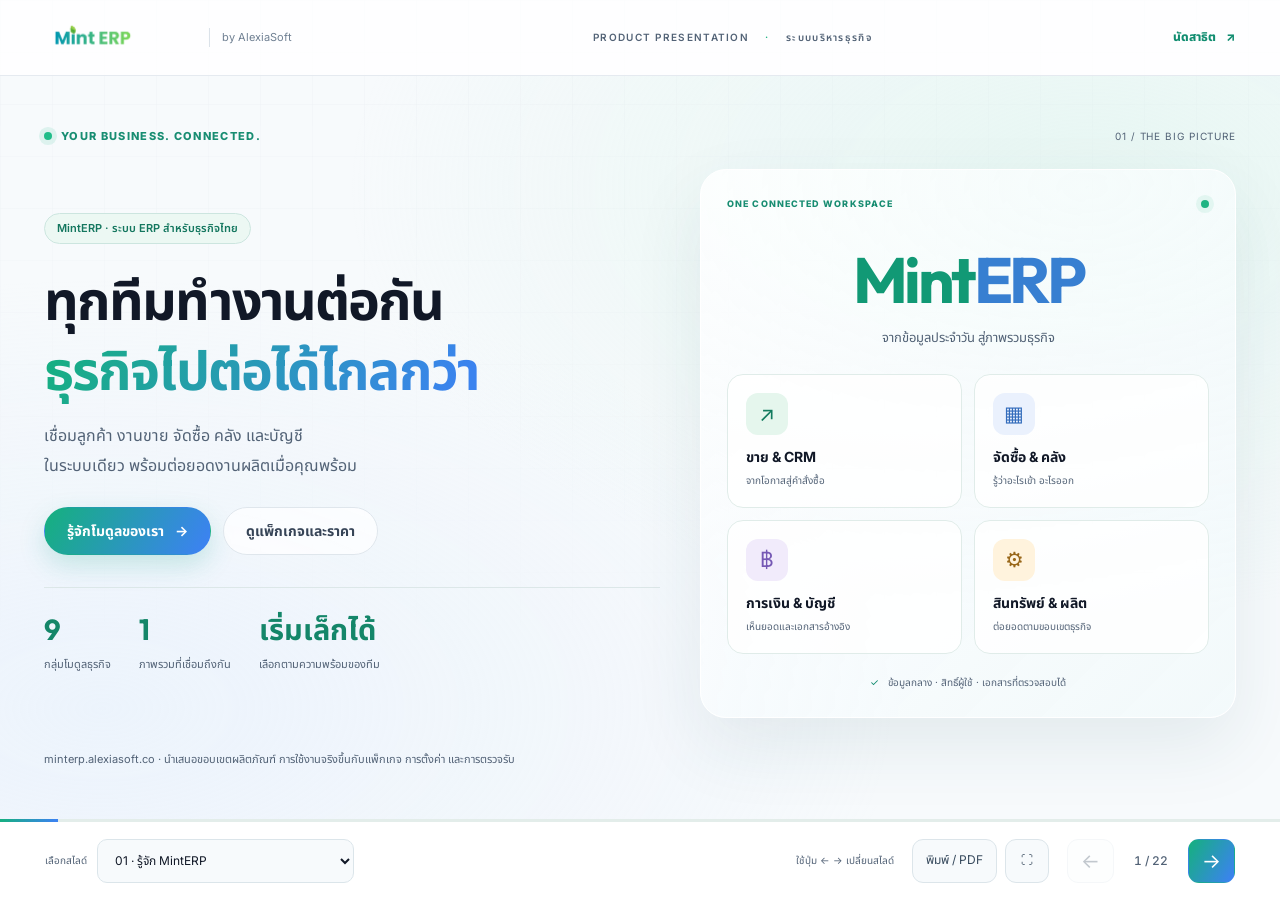
==== presentation/index.html @ fda3fca7 "init" ====
<!doctype html>
<html lang="th-TH">
<head>
  <meta charset="utf-8">
  <meta name="viewport" content="width=device-width, initial-scale=1">
  <meta name="theme-color" content="#f7fafc">
  <title>MintERP Presentation | เชื่อมทุกงานของธุรกิจ</title>
  <meta name="description" content="รู้จัก MintERP ระบบ ERP สำหรับธุรกิจไทย ดู 9 โมดูล ฟีเจอร์ Workflow การเชื่อมต่อ ราคา Subscription และ License พร้อมแนวทาง Customize และเริ่มใช้งาน">
  <link rel="canonical" href="https://minterp.alexiasoft.co/presentation/">
  <meta property="og:type" content="website">
  <meta property="og:locale" content="th_TH">
  <meta property="og:site_name" content="MintERP by AlexiaSoft">
  <meta property="og:title" content="MintERP — เชื่อมทุกงานของธุรกิจ">
  <meta property="og:description" content="Product presentation · โมดูล ฟีเจอร์ Workflow ราคา และการปรับแต่งระบบ">
  <meta property="og:url" content="https://minterp.alexiasoft.co/presentation/">
  <link rel="icon" type="image/svg+xml" href="/assets/images/favicon.svg">
  <link rel="preconnect" href="https://fonts.googleapis.com">
  <link rel="preconnect" href="https://fonts.gstatic.com" crossorigin>
  <link href="https://fonts.googleapis.com/css2?family=Inter:wght@400;500;600;700;800&family=Noto+Sans+Thai:wght@400;500;600;700;800&family=Outfit:wght@500;600;700;800&display=swap" rel="stylesheet">
  <link rel="stylesheet" href="/assets/css/styles.css">
  <link rel="stylesheet" href="/assets/css/presentation.css">
  <script src="/assets/js/presentation.js" defer></script>
</head>
<body class="presentation">
  <a class="skip-link" href="#deck">ข้ามไปเนื้อหาสไลด์</a>
  <header class="deck-header">
    <a class="brand" href="/" aria-label="กลับหน้าแรก MintERP"><img src="/assets/images/mint-erp-logo.png" alt="MintERP" width="152" height="40"><span class="brand-by">by AlexiaSoft</span></a>
    <span class="deck-edition">PRODUCT PRESENTATION <span>·</span> ระบบบริหารธุรกิจ</span>
    <a class="text-link" href="/#contact">นัดสาธิต <span aria-hidden="true">↗</span></a>
  </header>

  <main class="deck" id="deck" aria-label="สไลด์แนะนำผลิตภัณฑ์ MintERP" tabindex="-1">
    <section class="slide cover" id="intro" data-title="รู้จัก MintERP" aria-labelledby="intro-title">
      <div class="slide-top"><span class="eyebrow"><span class="eyebrow-dot"></span> YOUR BUSINESS. CONNECTED.</span><span class="chapter">01 / THE BIG PICTURE</span></div>
      <div class="split cover-split">
        <div>
          <span class="pill">MintERP · ระบบ ERP สำหรับธุรกิจไทย</span>
          <h1 id="intro-title">ทุกทีมทำงานต่อกัน<br><span class="gradient-text">ธุรกิจไปต่อได้ไกลกว่า</span></h1>
          <p class="lead">เชื่อมลูกค้า งานขาย จัดซื้อ คลัง และบัญชี<br>ในระบบเดียว พร้อมต่อยอดงานผลิตเมื่อคุณพร้อม</p>
          <div class="hero-actions"><a class="button button-primary" href="#modules">รู้จักโมดูลของเรา <span aria-hidden="true">→</span></a><a class="button button-quiet" href="#subscription">ดูแพ็กเกจและราคา</a></div>
          <div class="cover-stats"><div><strong>9</strong><span>กลุ่มโมดูลธุรกิจ</span></div><div><strong>1</strong><span>ภาพรวมที่เชื่อมถึงกัน</span></div><div><strong>เริ่มเล็กได้</strong><span>เลือกตามความพร้อมของทีม</span></div></div>
        </div>
        <div class="cover-art" aria-label="แนวคิดการเชื่อมงานขาย คลัง การเงิน และบัญชี">
          <div class="art-heading"><span class="eyebrow">ONE CONNECTED WORKSPACE</span><span class="live-dot" aria-hidden="true"></span></div>
          <div class="art-brand">Mint<span>ERP</span><small>จากข้อมูลประจำวัน สู่ภาพรวมธุรกิจ</small></div>
          <div class="art-grid"><div><span class="module-icon">↗</span><b>ขาย &amp; CRM</b><small>จากโอกาสสู่คำสั่งซื้อ</small></div><div><span class="module-icon blue">▦</span><b>จัดซื้อ &amp; คลัง</b><small>รู้ว่าอะไรเข้า อะไรออก</small></div><div><span class="module-icon purple">฿</span><b>การเงิน &amp; บัญชี</b><small>เห็นยอดและเอกสารอ้างอิง</small></div><div><span class="module-icon amber">⚙</span><b>สินทรัพย์ &amp; ผลิต</b><small>ต่อยอดตามขอบเขตธุรกิจ</small></div></div>
          <div class="art-footer"><span aria-hidden="true">✓</span> ข้อมูลกลาง · สิทธิ์ผู้ใช้ · เอกสารที่ตรวจสอบได้</div>
        </div>
      </div>
      <p class="slide-note">minterp.alexiasoft.co · นำเสนอขอบเขตผลิตภัณฑ์ การใช้งานจริงขึ้นกับแพ็กเกจ การตั้งค่า และการตรวจรับ</p>
    </section>

    <section class="slide" id="why" data-title="ทำไมธุรกิจต้องมี ERP" aria-labelledby="why-title">
      <div class="slide-top"><span class="eyebrow">FROM SILOS TO FLOW</span><span class="chapter">01 / THE BIG PICTURE</span></div>
      <h2 id="why-title">เมื่อธุรกิจโตขึ้น<br><span class="gradient-text">ข้อมูลไม่ควรแยกกันโต</span></h2>
      <p class="lead">MintERP ช่วยให้ทีมส่งต่องานจากเอกสารที่เกี่ยวข้อง แทนการเริ่มกรอกใหม่ในทุกแผนก</p>
      <div class="cards three">
        <article class="panel"><span class="panel-index">01 · SALES</span><h3>ขายแล้ว… ของพร้อมไหม?</h3><p>ฝ่ายขายต้องถามคลังซ้ำ และติดตามสถานะจากหลายช่องทาง</p><div class="answer">เชื่อมคำสั่งขายกับข้อมูลสินค้า<br>และตรวจความพร้อมก่อนลงรายการ</div></article>
        <article class="panel"><span class="panel-index">02 · OPERATIONS</span><h3>ซื้อแล้ว… รับครบหรือยัง?</h3><p>ใบขอซื้อ ใบสั่งซื้อ และการรับของแยกกัน ทำให้ตามงานต่อยาก</p><div class="answer">อ้างอิง PR → PO → รับสินค้า<br>แล้วส่งต่อใบซื้อเชื่อและเจ้าหนี้</div></article>
        <article class="panel"><span class="panel-index">03 · MANAGEMENT</span><h3>ยอดนี้… มาจากเอกสารไหน?</h3><p>ผู้บริหารเห็นตัวเลข แต่ทีมต้องไล่หาที่มาจากหลายไฟล์</p><div class="answer">ดู Dashboard และรายงาน<br>พร้อมตรวจเอกสารต้นทางตามสิทธิ์</div></article>
      </div>
      <div class="takeaway"><b>เหมาะกับ</b> ธุรกิจซื้อมา–ขายไป ค้าส่ง ค้าปลีก และธุรกิจที่มีการผลิตตามขอบเขตที่ตกลง <span>ไม่จำเป็นต้องเปลี่ยนทุกอย่างในวันเดียว</span></div>
    </section>

    <section class="slide" id="modules" data-title="แผนที่ 9 โมดูล" aria-labelledby="modules-title">
      <div class="slide-top"><span class="eyebrow">THE MINT ERP ECOSYSTEM</span><span class="chapter">01 / THE BIG PICTURE</span></div>
      <h2 id="modules-title">9 โมดูลธุรกิจ <span class="gradient-text">ทำงานบนข้อมูลที่เชื่อมกัน</span></h2>
      <p class="lead">คลิกเลือกโมดูลเพื่อดูฟีเจอร์ หรือเล่าตามลำดับตั้งแต่หน้าบ้านถึงหลังบ้าน</p>
      <nav class="module-map" aria-label="เลือกดูรายละเอียดโมดูล">
        <a href="#dashboard"><span class="module-icon">◫</span><div><b>Dashboard</b><small>ภาพรวมผู้บริหาร</small></div><span class="map-tag">CORE</span></a>
        <a href="#crm"><span class="module-icon">♡</span><div><b>CRM</b><small>ลูกค้า โอกาสขาย และทีม</small></div><span class="map-tag">BUSINESS</span></a>
        <a href="#sales"><span class="module-icon">↗</span><div><b>Sales &amp; POS</b><small>เสนอราคา สั่งขาย ขายหน้าร้าน</small></div><span class="map-tag">CORE</span></a>
        <a href="#purchasing"><span class="module-icon blue">⇄</span><div><b>Purchasing</b><small>ขอซื้อ สั่งซื้อ รับสินค้า</small></div><span class="map-tag">CORE</span></a>
        <a href="#wms"><span class="module-icon blue">▦</span><div><b>WMS</b><small>สินค้า คลัง และต้นทุน</small></div><span class="map-tag">CORE</span></a>
        <a href="#finance"><span class="module-icon purple">฿</span><div><b>Finance</b><small>รับ–จ่าย ลูกหนี้ เจ้าหนี้</small></div><span class="map-tag">CORE</span></a>
        <a href="#accounting"><span class="module-icon purple">≡</span><div><b>Accounting</b><small>บัญชี ภาษี และรายงาน</small></div><span class="map-tag">CORE</span></a>
        <a href="#asset"><span class="module-icon amber">⌂</span><div><b>Asset</b><small>ทะเบียน ค่าเสื่อม และงานซ่อม</small></div><span class="map-tag">BUSINESS</span></a>
        <a href="#production"><span class="module-icon amber">⚙</span><div><b>Production</b><small>BOM วางแผน และงานผลิต</small></div><span class="map-tag">ADD-ON</span></a>
      </nav>
      <div class="foundation"><b>ฐานร่วมของระบบ</b><span>บริษัท / สาขา / คลัง</span><span>ผู้ใช้และสิทธิ์</span><span>เลขที่เอกสาร</span><span>Workflow &amp; Audit</span></div>
      <p class="slide-note">Core เป็นฐานของ Business · Production ซื้อเพิ่มได้ · รายละเอียดฟีเจอร์และสิทธิ์ยืนยันตามขอบเขตโครงการ</p>
    </section>

    <section class="slide" id="dashboard" data-title="Dashboard · ภาพรวมธุรกิจ" aria-labelledby="dashboard-title">
      <div class="slide-top"><span class="eyebrow">01 · EXECUTIVE DASHBOARD</span><span class="pill">Core / Business</span></div>
      <div class="split">
        <div><h2 id="dashboard-title">รู้ว่าวันนี้<br><span class="gradient-text">ต้องโฟกัสเรื่องอะไร</span></h2><p class="lead">มุมมองสำหรับเจ้าของธุรกิจและผู้บริหาร ไม่ต้องเริ่มจากการรวบรวมตัวเลขทีละฝ่าย</p><ul class="feature-list"><li><b>ยอดขายและกำไรขั้นต้น</b><span>ติดตามผลตามช่วงเวลาและสาขา</span></li><li><b>กระแสเงินสด ลูกหนี้ และเจ้าหนี้</b><span>เห็นยอดคงค้างและประเด็นทางการเงิน</span></li><li><b>สินค้าคงเหลือและงานรอดำเนินการ</b><span>ใช้ภาพรวมเป็นจุดเริ่มต้นตรวจรายละเอียด</span></li></ul></div>
        <figure class="product-shot"><div class="shot-bar"><span class="window-dots" aria-hidden="true"><i></i><i></i><i></i></span> MintERP / Dashboard</div><a href="/assets/images/screenshots/dashboard.png" target="_blank" rel="noopener noreferrer" aria-label="เปิดภาพ Dashboard ขนาดเต็มในแท็บใหม่"><img src="/assets/images/screenshots/dashboard.png" alt="หน้าจอ Dashboard ของ MintERP แสดงตัวชี้วัดและกราฟธุรกิจ" width="1440" height="1100"></a><figcaption>หน้าจอจากระบบทดสอบ · ข้อมูลตัวอย่างและชื่อที่แทนที่แล้ว</figcaption></figure>
      </div>
      <div class="connection"><b>เชื่อมกับ</b> Sales / POS + WMS + Finance + Accounting <span aria-hidden="true">→</span> ภาพรวมตามข้อมูลและสิทธิ์ที่มี</div>
    </section>

    <section class="slide" id="crm" data-title="CRM · ดูแลลูกค้าและทีมขาย" aria-labelledby="crm-title">
      <div class="slide-top"><span class="eyebrow">02 · CUSTOMER RELATIONSHIPS</span><span class="pill">Business</span></div>
      <h2 id="crm-title">ไม่ปล่อยให้โอกาสขาย<br><span class="gradient-text">หายไปกับการลืมติดตาม</span></h2>
      <p class="lead">CRM รวมข้อมูลลูกค้า งานของทีม และโอกาสการขายไว้ในจุดเดียว</p>
      <div class="cards three"><article class="panel"><span class="module-icon">♡</span><h3>Customer 360</h3><ul><li>ข้อมูลติดต่อและผู้ติดต่อหลายคน</li><li>กิจกรรมและประวัติเอกสารขาย</li><li>ยอดขาย ลูกหนี้ และวงเงินเครดิต</li><li>ตรวจข้อมูลซ้ำและเจ้าของลูกค้า</li></ul></article><article class="panel"><span class="module-icon blue">◷</span><h3>My Work &amp; Calendar</h3><ul><li>งานวันนี้ งานถัดไป และเกินกำหนด</li><li>กิจกรรม นัดหมาย และ Next action</li><li>ทีมขายและผู้รับผิดชอบ</li><li>แจ้งเตือนในระบบ / Web Push เมื่อเปิดใช้</li></ul></article><article class="panel"><span class="module-icon purple">↗</span><h3>Pipeline &amp; Forecast</h3><ul><li>โอกาสขายและ Kanban ตาม Stage</li><li>สินค้าที่สนใจและความต้องการ</li><li>Weighted Forecast เทียบเป้าหมาย</li><li>Win rate, Sales cycle และดีลเสี่ยง</li></ul></article></div>
      <ol class="flow" aria-label="ขั้นตอน CRM"><li><small>CRM</small><b>ลูกค้า &amp; กิจกรรม</b></li><li><small>CRM</small><b>Opportunity</b></li><li><small>ส่งต่อข้อมูล</small><b>Sales Intake</b></li><li><small>SALES / POS</small><b>เสนอราคา / สั่งขาย</b></li></ol>
      <p class="slide-note">ข้อมูลลูกค้ากลางใช้ต่อใน POS ได้ · POS ตรวจราคาและเงื่อนไขอีกครั้งก่อนบันทึก ไม่ถือราคาแนะนำใน CRM เป็นราคายืนยัน</p>
    </section>

    <section class="slide" id="sales" data-title="Sales & POS · วงจรงานขาย" aria-labelledby="sales-title">
      <div class="slide-top"><span class="eyebrow">03 · SALES &amp; POS</span><span class="pill">Core / Business</span></div>
      <div class="split"><div><h2 id="sales-title">จากเสนอราคา<br><span class="gradient-text">ไปจนถึงรับชำระ</span></h2><p class="lead">รองรับการขายผ่านเอกสารและการขายหน้าร้านในโมดูล Sales / POS ของ MintERP</p><ul class="feature-list"><li><b>เอกสารขายที่อ้างอิงกัน</b><span>รับข้อมูล → ขอราคา → เสนอราคา → ใบสั่งขาย → ขายสด / ขายเชื่อ</span></li><li><b>ราคาและเงื่อนไขการขาย</b><span>ลูกค้า กลุ่มลูกค้า Price List โปรโมชั่น และส่วนลดตามนโยบาย</span></li><li><b>ติดตามหลังการขายและผลงาน</b><span>รับชำระ มัดจำ รับคืน / ลดหนี้ เป้าขาย รายงาน และคอมมิชชั่น</span></li></ul></div><figure class="product-shot"><div class="shot-bar"><span class="window-dots" aria-hidden="true"><i></i><i></i><i></i></span> MintERP / Sales overview</div><a href="/assets/images/screenshots/pos.png" target="_blank" rel="noopener noreferrer" aria-label="เปิดภาพ Sales และ POS ขนาดเต็มในแท็บใหม่"><img src="/assets/images/screenshots/pos.png" alt="ภาพหน้าจอ Sales และ POS แสดงยอดขายและรายการรอดำเนินการ" width="1440" height="1100" loading="lazy"></a><figcaption>หน้าจอจากระบบทดสอบ · ข้อมูลตัวอย่างและชื่อที่แทนที่แล้ว</figcaption></figure></div>
      <div class="connection"><b>เชื่อมกับ</b> CRM ส่งความต้องการ · WMS ตรวจและจ่ายสินค้า · Finance รับเงิน · Accounting ลงบัญชีตาม workflow</div>
    </section>

    <section class="slide" id="purchasing" data-title="Purchasing · จัดซื้อ" aria-labelledby="purchasing-title">
      <div class="slide-top"><span class="eyebrow">04 · PROCUREMENT</span><span class="pill">Core / Business</span></div>
      <h2 id="purchasing-title">ซื้ออย่างมีขั้นตอน<br><span class="gradient-text">ตรวจที่มาได้ก่อนจ่ายเงิน</span></h2>
      <p class="lead">จัดการความต้องการซื้อ เงื่อนไขคู่ค้า และเอกสารรับของที่ใช้ประกอบการตั้งหนี้</p>
      <div class="cards three"><article class="panel"><span class="panel-index">PLAN &amp; ORDER</span><h3>ขอซื้อและสั่งซื้อ</h3><ul><li>ข้อมูล Supplier และเงื่อนไขคู่ค้า</li><li>ใบขอซื้อ PR และขั้นตอนอนุมัติ</li><li>ใบสั่งซื้อ PO อ้างอิงความต้องการ</li><li>ติดตามสถานะและพิมพ์เอกสาร</li></ul></article><article class="panel"><span class="panel-index">RECEIVE &amp; MATCH</span><h3>รับของและตรวจเอกสาร</h3><ul><li>รับสินค้าตาม PO / รับบางส่วน</li><li>สินค้า หน่วยซื้อ และหน่วยสต็อก</li><li>จับคู่ PO + รับสินค้า + ใบซื้อเชื่อ</li><li>ตรวจผลต่างก่อนอนุมัติ / ลงรายการ</li></ul></article><article class="panel"><span class="panel-index">PAY &amp; TRACE</span><h3>ตั้งหนี้และติดตามต่อ</h3><ul><li>ใบซื้อเชื่อสินค้า / ค่าใช้จ่าย</li><li>เจ้าหนี้อ้างอิงเอกสารที่ลงบัญชีแล้ว</li><li>คืนซื้อและเอกสารลดหนี้</li><li>ตรวจสถานะการชำระผ่าน Finance</li></ul></article></div>
      <ol class="flow" aria-label="ขั้นตอนจัดซื้อ"><li><small>ขออนุมัติ</small><b>PR</b></li><li><small>สั่งซื้อ</small><b>PO</b></li><li><small>ตรวจรับจริง</small><b>Goods Receipt</b></li><li><small>ตรวจและตั้งหนี้</small><b>ใบซื้อเชื่อ / AP</b></li><li><small>FINANCE</small><b>จ่ายชำระ</b></li></ol>
      <p class="slide-note">งานบริการ / ค่าใช้จ่ายที่ไม่ใช่สินค้าคงคลังไม่จำเป็นต้องผ่านการรับสินค้า · Stock / GL ลงตามเอกสารและการตั้งค่าที่กำหนด ไม่ลงซ้ำทุกขั้น</p>
    </section>

    <section class="slide" id="wms" data-title="WMS · สินค้าและคลัง" aria-labelledby="wms-title">
      <div class="slide-top"><span class="eyebrow">05 · WAREHOUSE &amp; INVENTORY</span><span class="pill">Core / Business</span></div>
      <div class="split"><div><h2 id="wms-title">รู้ยอด รู้การเคลื่อนไหว<br><span class="gradient-text">รู้ต้นทุนของสินค้า</span></h2><p class="lead">WMS เป็นจุดกลางของสินค้า คลัง และรายการรับ–จ่ายที่โมดูลอื่นใช้อ้างอิง</p><ul class="feature-list"><li><b>ข้อมูลสินค้าและหน่วยนับ</b><span>หมวดสินค้า หน่วยนับ การแปลงหน่วย และนโยบาย Min / Max</span></li><li><b>งานปฏิบัติการคลัง</b><span>เบิก รับคืน โอนออก / รับโอน ตรวจนับ และปรับปรุงสต็อก</span></li><li><b>ยอดและมูลค่าสินค้า</b><span>Stock Balance, Stock Card, AVG / FIFO, Valuation และกระทบยอดบัญชี</span></li></ul></div><figure class="product-shot"><div class="shot-bar"><span class="window-dots" aria-hidden="true"><i></i><i></i><i></i></span> MintERP / WMS</div><a href="/assets/images/screenshots/wms-items.png" target="_blank" rel="noopener noreferrer" aria-label="เปิดภาพ WMS ขนาดเต็มในแท็บใหม่"><img src="/assets/images/screenshots/wms-items.png" alt="รายการสินค้าและตัวกรองในโมดูล WMS" width="1440" height="1100" loading="lazy"></a><figcaption>หน้าจอจากระบบทดสอบ · ข้อมูลตัวอย่างและชื่อที่แทนที่แล้ว</figcaption></figure></div>
      <div class="connection"><b>เชื่อมกับ</b> จัดซื้อ → รับสินค้า · Sales → จ่ายสินค้า · Production ↔ วัตถุดิบ / สินค้าผลิต · Accounting ↔ ต้นทุน</div>
      <p class="slide-note">ตรวจนับใช้บันทึกผลต่าง ไม่ปรับยอดสต็อกอัตโนมัติ ต้องทำเอกสารปรับปรุงแยก · Min / Max แนะนำการซื้อ แต่ผู้ใช้เป็นผู้ยืนยัน</p>
    </section>

    <section class="slide" id="finance" data-title="Finance · บริหารรับ–จ่าย" aria-labelledby="finance-title">
      <div class="slide-top"><span class="eyebrow">06 · FINANCE &amp; CASH FLOW</span><span class="pill">Core / Business</span></div>
      <h2 id="finance-title">ขายได้ ไม่เท่ากับรับเงินแล้ว<br><span class="gradient-text">ติดตามเงินให้ครบวงจร</span></h2><p class="lead">แยกยอดคงค้างออกจากเงินรับ–จ่ายจริง พร้อมเอกสารและรายการบัญชีที่เกี่ยวข้อง</p>
      <div class="cards three"><article class="panel"><span class="module-icon">฿</span><h3>ลูกหนี้และเจ้าหนี้</h3><ul><li>AR / AP Open Items และ Aging</li><li>รับชำระลูกค้า / จ่ายชำระคู่ค้า</li><li>จัดสรรยอดกับเอกสารต้นทาง</li><li>เงินล่วงหน้าและเงินมัดจำ</li></ul></article><article class="panel"><span class="module-icon blue">⇄</span><h3>บริหารเงินประจำวัน</h3><ul><li>บัญชีเงินสดและธนาคาร</li><li>ใบขอจ่ายและใบสำคัญจ่าย</li><li>วงเงินสดย่อย เติมเงิน และเคลียร์</li><li>เงินทดรองพนักงานและโอนเงินภายใน</li></ul></article><article class="panel"><span class="module-icon purple">≡</span><h3>ตรวจสอบและติดตาม</h3><ul><li>อนุมัติและลงรายการตามสิทธิ์</li><li>เอกสารประกอบและประวัติ</li><li>VAT / WHT ตามเงื่อนไขที่ตั้งค่า</li><li>รายงานธุรกรรมและ Finance-to-GL</li></ul></article></div>
      <ol class="flow" aria-label="ขั้นตอนการเงิน"><li><small>SALES / PURCHASING</small><b>ยอดคงค้าง AR / AP</b></li><li><small>FINANCE</small><b>เตรียมรับ / จ่าย</b></li><li><small>ตรวจและลงรายการ</small><b>Settlement</b></li><li><small>ACCOUNTING</small><b>Journal &amp; ยอดคงเหลือ</b></li></ol>
    </section>

    <section class="slide" id="accounting" data-title="Accounting · บัญชีและรายงาน" aria-labelledby="accounting-title">
      <div class="slide-top"><span class="eyebrow">07 · ACCOUNTING &amp; CONTROL</span><span class="pill">Core / Business</span></div>
      <h2 id="accounting-title">ให้รายการประจำวัน<br><span class="gradient-text">มีที่มาถึงบัญชี</span></h2><p class="lead">กำหนดบัญชีและงวดให้ชัด แล้วตรวจความสัมพันธ์ระหว่างเอกสารธุรกิจกับรายการทางบัญชี</p>
      <div class="cards three"><article class="panel"><span class="panel-index">SET THE FOUNDATION</span><h3>ตั้งค่าบัญชี</h3><ul><li>ผังบัญชีและสมุดรายวัน</li><li>Account Mapping ของแต่ละเหตุการณ์</li><li>ปีบัญชีและงวดบัญชี</li><li>รหัสภาษีและนโยบายที่เกี่ยวข้อง</li></ul></article><article class="panel"><span class="panel-index">RECORD &amp; REVIEW</span><h3>บันทึกและตรวจสอบ</h3><ul><li>Journal และบัญชีแยกประเภท GL</li><li>อ้างอิงเอกสารต้นทางจากโมดูลอื่น</li><li>กระทบยอดและตรวจรายการค้าง</li><li>ควบคุมการลงรายการตามงวด / สิทธิ์</li></ul></article><article class="panel"><span class="panel-index">REPORT &amp; CLOSE</span><h3>รายงานและปิดรอบ</h3><ul><li>งบทดลองและรายงานการเงิน</li><li>กำไรขาดทุนและงบแสดงฐานะการเงิน</li><li>รายงานภาษีตามขอบเขตที่เปิดใช้</li><li>ตรวจความพร้อมก่อนปิดงวด</li></ul></article></div>
      <div class="ledger-diagram"><div><b>Sales + Purchasing</b><small>รายได้ / ซื้อ / ลูกหนี้ / เจ้าหนี้</small></div><div><b>WMS + Production + Asset</b><small>ต้นทุน / สินค้าคงเหลือ / สินทรัพย์</small></div><div><b>Finance</b><small>รายการรับ–จ่ายและการจัดสรร</small></div><div class="ledger-hub"><span aria-hidden="true">↓</span><b>Account Mapping → Journal → GL → รายงาน</b><small>ตรวจเอกสาร บัญชี และงวด ก่อนลงรายการตาม workflow</small></div></div>
      <p class="slide-note">ยืนยันรูปแบบภาษีและรายงานกับทีมบัญชีในโครงการ · ไม่ถือว่าการพิมพ์ PDF เป็นบริการ e-Tax / e-Receipt</p>
    </section>

    <section class="slide" id="asset" data-title="Asset · วงจรสินทรัพย์" aria-labelledby="asset-title">
      <div class="slide-top"><span class="eyebrow">08 · ASSET LIFECYCLE</span><span class="pill">Business</span></div>
      <h2 id="asset-title">สินทรัพย์อยู่ที่ไหน ใครดูแล<br><span class="gradient-text">และมีมูลค่าเหลือเท่าไร</span></h2><p class="lead">เชื่อมทะเบียน การเปลี่ยนแปลง และงานบัญชีสินทรัพย์ พร้อมติดตามงานซ่อมแยกอย่างเป็นระบบ</p>
      <div class="cards three"><article class="panel"><span class="module-icon amber">⌂</span><h3>ทะเบียนและตำแหน่ง</h3><ul><li>ทะเบียน หมวด และสถานที่</li><li>ผู้ดูแลและเอกสารประกอบ</li><li>โอนย้ายสาขา / สถานที่</li><li>ตรวจนับและติดตามสถานะ</li></ul></article><article class="panel"><span class="module-icon purple">≡</span><h3>มูลค่าและบัญชี</h3><ul><li>รับรู้และเพิ่มมูลค่าสินทรัพย์</li><li>ค่าเสื่อม Book / Tax ตามงวด</li><li>ด้อยค่า จำหน่าย และตัดออก</li><li>กระทบยอดทะเบียนกับ GL</li></ul></article><article class="panel"><span class="module-icon blue">⚙</span><h3>แจ้งซ่อมและบำรุงรักษา</h3><ul><li>เปิดงานและมอบหมายผู้รับผิดชอบ</li><li>ติดตามซ่อม / รออะไหล่ / ปิดงาน</li><li>แผนบำรุงรักษาตามรอบ</li><li>รายงานค่าใช้จ่ายและเวลาหยุดใช้งาน</li></ul></article></div>
      <ol class="flow" aria-label="วงจรสินทรัพย์"><li><small>เอกสารซื้อ / ยอดยกมา</small><b>รับรู้สินทรัพย์</b></li><li><small>ASSET</small><b>ทะเบียน &amp; ผู้ดูแล</b></li><li><small>ตามอายุการใช้งาน</small><b>ค่าเสื่อม / โอนย้าย</b></li><li><small>ACCOUNTING</small><b>GL &amp; กระทบยอด</b></li></ol>
    </section>

    <section class="slide" id="production" data-title="Production · วางแผนและงานผลิต" aria-labelledby="production-title">
      <div class="slide-top"><span class="eyebrow">09 · PRODUCTION</span><span class="pill addon-pill">โมดูลเสริม · เลือกเปิดใช้</span></div>
      <div class="split"><div><h2 id="production-title">เห็นตั้งแต่แผนผลิต<br><span class="gradient-text">ถึงสินค้าสำเร็จรูป</span></h2><p class="lead">เพิ่มความสามารถสำหรับธุรกิจที่ผลิตสินค้า โดยไม่บังคับธุรกิจซื้อมาขายไปให้ใช้ขั้นตอนผลิต</p><ul class="feature-list"><li><b>BOM และการวางแผน</b><span>โครงสร้างวัตถุดิบ ใบสั่งผลิต Work Order และ Planning Timeline</span></li><li><b>Shop Floor สำหรับหน้างาน</b><span>คิวงาน เบิก / คืนวัตถุดิบ ของเสีย รับสินค้าผลิต และแจ้งปัญหา</span></li><li><b>เชื่อมสินค้าและต้นทุน</b><span>WMS ดูแลการเคลื่อนไหว · ติดตาม WIP และต้นทุนตามรายการผลิต</span></li></ul></div><figure class="product-shot"><div class="shot-bar"><span class="window-dots" aria-hidden="true"><i></i><i></i><i></i></span> MintERP / Production Control Center</div><a href="/assets/images/screenshots/production.png" target="_blank" rel="noopener noreferrer" aria-label="เปิดภาพ Production ขนาดเต็มในแท็บใหม่"><img src="/assets/images/screenshots/production.png" alt="Production Control Center แสดงคิวและสถานะงานผลิต" width="1440" height="1100" loading="lazy"></a><figcaption>หน้าจอจากระบบทดสอบ · ข้อมูลตัวอย่างและชื่อที่แทนที่แล้ว</figcaption></figure></div>
      <div class="connection"><b>เชื่อมกับ</b> WMS ↔ วัตถุดิบ / สินค้าผลิต · Accounting ↔ ต้นทุน · Sales → คำขอผลิต <span class="status-note">ส่วน Sales → Production รอตรวจรับ UAT</span></div>
    </section>

    <section class="slide" id="sales-flow" data-title="Workflow · จากลูกค้าถึงรับเงิน" aria-labelledby="sales-flow-title">
      <div class="slide-top"><span class="eyebrow">WORKFLOW 01 · ORDER TO CASH</span><span class="chapter">03 / CONNECT THE DOTS</span></div>
      <h2 id="sales-flow-title">หนึ่งคำสั่งซื้อ <span class="gradient-text">ส่งต่องานได้หลายทีม</span></h2><p class="lead">ตัวอย่างเส้นทางขายเชื่อ ตั้งแต่รู้จักลูกค้าจนถึงรับเงินและตรวจรายการบัญชี</p>
      <div class="swimlanes" role="group" aria-label="แผนภาพขายเชื่อจาก CRM ผ่าน Sales WMS Finance และ Accounting">
        <div class="lane"><div class="lane-label">CRM<small>สร้างโอกาส</small></div><ol class="flow"><li><b>ลูกค้า / Opportunity</b><small>ผู้รับผิดชอบ + สินค้าที่สนใจ</small></li><li><b>ส่งข้อมูลให้ฝ่ายขาย</b><small>Sales Intake</small></li></ol></div>
        <div class="lane"><div class="lane-label">SALES / POS<small>ยืนยันการขาย</small></div><ol class="flow"><li><b>ใบเสนอราคา</b><small>ราคาและเงื่อนไข</small></li><li><b>ใบสั่งขาย SO</b><small>ยืนยันคำสั่งซื้อ</small></li><li><b>ขายเชื่อ IV</b><small>ตรวจและลงรายการ</small></li></ol></div>
        <div class="lane"><div class="lane-label">WMS<small>สินค้า &amp; ต้นทุน</small></div><ol class="flow"><li><b>ตรวจสต็อกพร้อมขาย</b><small>คลัง + จำนวน + หน่วย</small></li><li><b>จ่ายสินค้า / ต้นทุน</b><small>เมื่อ Post ตามเงื่อนไข</small></li></ol></div>
        <div class="lane"><div class="lane-label">FINANCE → GL<small>เงิน &amp; บัญชี</small></div><ol class="flow"><li><b>ลูกหนี้ AR</b><small>จาก IV ที่ลงบัญชีแล้ว</small></li><li><b>รับชำระ / จัดสรร</b><small>ตามเอกสารคงค้าง</small></li><li><b>Journal / รายงาน</b><small>ตรวจยอดและที่มา</small></li></ol></div>
      </div>
      <div class="takeaway"><b>จุดส่งต่อสำคัญ</b> IV เชื่อมงานคลังและลูกหนี้ · รับเงินภายหลังผ่าน Finance · ขายสดใช้เส้นทางรับชำระที่เกี่ยวข้อง</div>
      <p class="slide-note">Diagram ย่อกระบวนการ ไม่ใช่ทุกขั้นที่สร้าง Stock / GL · การตรวจสต็อกเกิดก่อนยืนยันลงรายการขาย</p>
    </section>

    <section class="slide" id="purchase-flow" data-title="Workflow · จากขอซื้อถึงจ่ายเงิน" aria-labelledby="purchase-flow-title">
      <div class="slide-top"><span class="eyebrow">WORKFLOW 02 · PROCURE TO PAY</span><span class="chapter">03 / CONNECT THE DOTS</span></div>
      <h2 id="purchase-flow-title">รับของถูกต้อง <span class="gradient-text">ตั้งหนี้มีที่มา</span></h2><p class="lead">เชื่อมงานจัดซื้อ คลัง การเงิน และบัญชี โดยตรวจข้อมูลอ้างอิงก่อนลงรายการ</p>
      <ol class="flow large-flow" aria-label="จากขอซื้อถึงจ่ายชำระ"><li><span class="step-num">01</span><small>PURCHASING</small><b>ขอซื้อ PR</b><p>ระบุสินค้า จำนวน<br>และขออนุมัติ</p></li><li><span class="step-num">02</span><small>PURCHASING</small><b>สั่งซื้อ PO</b><p>ยืนยัน Supplier<br>ราคาและหน่วย</p></li><li><span class="step-num">03</span><small>RECEIVING</small><b>รับสินค้า GR</b><p>ตรวจของจริง<br>และยอดรับตาม PO</p></li><li><span class="step-num">04</span><small>PURCHASING</small><b>ใบซื้อเชื่อ</b><p>จับคู่เอกสาร<br>ก่อน Post</p></li><li><span class="step-num">05</span><small>FINANCE</small><b>จ่ายเจ้าหนี้</b><p>ตรวจ AP<br>และจัดสรรยอดจ่าย</p></li></ol>
      <div class="cards two"><article class="panel accent-panel"><span class="panel-index">THREE-WAY MATCH</span><h3>PO + GR + ใบซื้อเชื่อ</h3><p>ตรวจคู่ค้า สินค้า หน่วย จำนวน และราคา / ต้นทุน<br>หากมีผลต่าง ต้องตรวจและอนุมัติตามนโยบาย</p></article><article class="panel"><span class="panel-index">INVENTORY &amp; ACCOUNTING</span><h3>Stock + AP + Journal</h3><p>รายการสินค้าเชื่อม WMS ผ่านขั้น Post ของใบซื้อเชื่อ<br>การรับของไม่สร้าง GL ซ้ำกับใบซื้อเชื่อใน workflow นี้</p></article></div>
      <p class="slide-note">การซื้อบริการ / ค่าใช้จ่ายที่ไม่ผ่านคลังใช้ใบซื้อเชื่อและบัญชีค่าใช้จ่าย โดยไม่ผ่าน GR</p>
    </section>

    <section class="slide" id="production-flow" data-title="Workflow · จากคำขอถึงสินค้าผลิต" aria-labelledby="production-flow-title">
      <div class="slide-top"><span class="eyebrow">WORKFLOW 03 · PLAN TO PRODUCE</span><span class="pill addon-pill">Production add-on</span></div>
      <h2 id="production-flow-title">ฝ่ายขายบอกความต้องการ<br><span class="gradient-text">ฝ่ายผลิตเป็นผู้วางแผน</span></h2><p class="lead">ผลิตเพื่อเก็บสต็อก หรือรับคำขอผลิตจากฝ่ายขาย โดยใช้ BOM และ Work Order เป็นจุดควบคุมงาน</p>
      <div class="production-inputs"><div class="panel"><b>Make to Stock</b><p>ฝ่ายผลิตวางแผนเพื่อเติมสินค้าคงคลัง</p></div><span aria-hidden="true">หรือ</span><div class="panel"><b>Sales Order → คำขอสั่งผลิต</b><p>ฝ่ายขายส่งกำหนดส่งและข้อกำหนดเฉพาะ</p></div></div>
      <div class="merge-label">↓ ฝ่ายวางแผนตรวจ BOM และสร้างใบสั่งผลิต ↓</div>
      <ol class="flow large-flow" aria-label="ขั้นตอนการผลิต"><li><small>PRODUCTION</small><b>BOM + Work Order</b><p>วัตถุดิบ จำนวน<br>และแผนเริ่ม–จบ</p></li><li><small>WMS → PRODUCTION</small><b>เบิกวัตถุดิบ</b><p>ตรวจและลง Stock<br>ก่อนดำเนินงาน</p></li><li><small>SHOP FLOOR</small><b>ผลิต / คืน / ของเสีย</b><p>บันทึกหน้างาน<br>และติดตาม WIP</p></li><li><small>PRODUCTION → WMS</small><b>รับสินค้าผลิต</b><p>สินค้าเข้าสต็อก<br>พร้อมตรวจต้นทุน</p></li></ol>
      <div class="takeaway"><b>ไม่สร้าง WO อัตโนมัติ</b> ฝ่ายขายส่งคำขอ → ฝ่ายวางแผนสร้าง WO · การขายตรวจสต็อกที่พร้อมจริง ไม่ใช้สถานะ “ผลิตเสร็จ” แทนยอดพร้อมขาย</div>
      <p class="scope-warning">ส่วนเชื่อมคำขอ Sales → Production มีโค้ดแล้ว แต่ยังรอผู้ใช้ตรวจรับ UAT ตาม checklist ปัจจุบัน ต้องยืนยัน flow ในเดโมและขอบเขตส่งมอบก่อนเปิดใช้งานจริง</p>
    </section>

    <section class="slide" id="control" data-title="ข้อมูลกลาง สิทธิ์ และการตรวจสอบ" aria-labelledby="control-title">
      <div class="slide-top"><span class="eyebrow">CONNECTED, WITH CONTROL</span><span class="chapter">03 / CONNECT THE DOTS</span></div>
      <h2 id="control-title">เชื่อมข้อมูลกัน<br><span class="gradient-text">ไม่ได้แปลว่าทุกคนเห็นทุกอย่าง</span></h2><p class="lead">Settings และ Platform เป็นฐานร่วม เพื่อให้ทีมทำงานตามหน้าที่และตรวจสอบรายการย้อนหลังได้</p>
      <div class="cards three"><article class="panel"><span class="panel-index">CONTEXT</span><h3>บริษัท สาขา และคลัง</h3><p>กำหนดขอบเขตข้อมูลและคลังที่ผู้ใช้ทำงาน เลือกโมดูลตามความพร้อมของธุรกิจ</p></article><article class="panel"><span class="panel-index">ACCESS</span><h3>ผู้ใช้ บทบาท และสิทธิ์</h3><p>แยกการดู สร้าง อนุมัติ และลงรายการ รวมถึงสิทธิ์หน้างานที่ไม่ต้องเห็นบัญชีหรือต้นทุน</p></article><article class="panel"><span class="panel-index">TRACEABILITY</span><h3>เอกสารและประวัติ</h3><p>เลขเอกสาร สถานะ อ้างอิงต้นทาง และ Audit ช่วยตามที่มาของการเปลี่ยนแปลง</p></article></div>
      <ol class="flow" aria-label="แนวคิดวงจรเอกสาร"><li><small>เตรียมข้อมูล</small><b>ร่าง</b></li><li><small>ตามนโยบาย</small><b>ตรวจ / อนุมัติ</b></li><li><small>ตามสิทธิ์และความพร้อม</small><b>ลง Stock / บัญชี</b></li><li><small>หากต้องแก้ไขภายหลัง</small><b>เอกสารยกเลิก / แก้ไข</b></li></ol>
      <p class="slide-note">สถานะและสายอนุมัติแตกต่างตามประเภทเอกสาร · ไม่แก้ทับรายการที่ลงแล้วโดยไม่มีประวัติ · ยืนยันสิทธิ์และการตั้งค่าก่อน Go-live</p>
    </section>

    <section class="slide" id="subscription" data-title="ราคา · Subscription" aria-labelledby="subscription-title">
      <div class="slide-top"><span class="eyebrow">PRICING 01 · HOSTED STANDARD</span><span class="chapter">04 / YOUR WAY TO START</span></div>
      <h2 id="subscription-title">เริ่มด้วย <span class="gradient-text">Subscription</span></h2><p class="lead">ระบบมาตรฐานบน Cloud ที่ AlexiaSoft ดูแล · ไม่แก้โค้ดเฉพาะราย</p>
      <div class="cards two pricing-cards">
        <article class="panel"><span class="panel-index">CORE · เริ่มจากงานหลัก</span><h3 class="price">฿5,900 <small>/ เดือน</small></h3><p class="annual">หรือ ฿59,000 / ปี · จ่ายเทียบ 10 เดือน</p><ul><li>1 บริษัท · 1 สาขา · คลังสินค้า 2 แห่งรวม</li><li>ผู้ใช้ 5 บัญชี</li><li>Sales / POS, WMS, จัดซื้อ, Finance, Accounting, Dashboard</li></ul><div class="price-setup">ค่าติดตั้งเริ่ม <b>฿19,000</b> แยกต่างหาก</div></article>
        <article class="panel accent-panel"><span class="panel-index">BUSINESS · สำหรับทีมที่ขยาย</span><h3 class="price">฿10,900 <small>/ เดือน</small></h3><p class="annual">หรือ ฿109,000 / ปี · จ่ายเทียบ 10 เดือน</p><ul><li>1 บริษัท · สูงสุด 3 สาขา · คลังสินค้า 6 แห่งรวม</li><li>ผู้ใช้ 15 บัญชี</li><li>ทุกโมดูล Core + CRM + Asset</li></ul><div class="price-setup">ค่าติดตั้งเริ่ม <b>฿39,000</b> แยกต่างหาก</div></article>
      </div>
      <div class="addon-bar"><b>+ Production</b><span>฿3,900 / เดือน หรือ ฿39,000 / ปี</span><small>ค่าติดตั้งเพิ่ม ฿15,000</small></div>
      <p class="pricing-footnote"><b>รวม:</b> Cloud Hosting, สำรองข้อมูล, อัปเดตมาตรฐาน และ Support คำถามการใช้งาน / ตรวจสอบปัญหาระบบในวัน/เวลาทำการ<br>ราคาเริ่มต้น ไม่รวม VAT, ย้ายข้อมูลเก่า, เชื่อมต่อระบบภายนอก และพัฒนาเฉพาะ · ยืนยันขอบเขตและบริการในใบเสนอราคา</p>
    </section>

    <section class="slide" id="license" data-title="ราคา · License + Customize" aria-labelledby="license-title">
      <div class="slide-top"><span class="eyebrow">PRICING 02 · PERPETUAL LICENSE</span><span class="chapter">04 / YOUR WAY TO START</span></div>
      <h2 id="license-title">ต้องการปรับเฉพาะธุรกิจ?<br><span class="gradient-text">License + Customize</span></h2><p class="lead">สิทธิ์ใช้ระบบถาวรตามสัญญา ติดตั้งตามโครงสร้างที่ตกลง และประเมินงานปรับแต่งแยก</p>
      <div class="cards two pricing-cards"><article class="panel"><span class="panel-index">CORE LICENSE</span><h3 class="price">฿320,000 <small>ครั้งเดียว</small></h3><ul><li>1 บริษัท · 1 สาขา · คลังสินค้า 2 แห่งรวม</li><li>ผู้ใช้ 5 บัญชี · โมดูล Core</li></ul><div class="price-setup">ค่าติดตั้งเริ่ม <b>฿60,000</b></div></article><article class="panel accent-panel"><span class="panel-index">BUSINESS LICENSE</span><h3 class="price">฿520,000 <small>ครั้งเดียว</small></h3><ul><li>1 บริษัท · สูงสุด 3 สาขา · คลังสินค้า 6 แห่งรวม</li><li>ผู้ใช้ 15 บัญชี · Core + CRM + Asset</li></ul><div class="price-setup">ค่าติดตั้งเริ่ม <b>฿100,000</b></div></article></div>
      <div class="addon-bar"><b>+ Production License</b><span>฿150,000</span><small>ค่าติดตั้งและตั้งค่าเพิ่ม เริ่ม ฿30,000</small></div>
      <p class="pricing-footnote"><b>บำรุงรักษาและอัปเดตมาตรฐานตั้งแต่ปีที่ 2:</b> 18% ของค่า License / ปี · Support วัน/เวลาทำการตามข้อตกลง<br>ราคาเริ่มต้น ไม่รวม VAT, Hosting / เครื่องแม่ข่าย, สำรองข้อมูล, ดูแลโครงสร้างพื้นฐาน, ย้ายข้อมูล, เชื่อมระบบ และ Customize · สิทธิ์และขอบเขตยึดตามสัญญา</p>
    </section>

    <section class="slide" id="capacity" data-title="เพิ่มผู้ใช้ สาขา คลัง และงบเริ่มต้น" aria-labelledby="capacity-title">
      <div class="slide-top"><span class="eyebrow">ROOM TO GROW</span><span class="chapter">04 / YOUR WAY TO START</span></div>
      <h2 id="capacity-title">ขยายตามการใช้งาน<br><span class="gradient-text">เห็นค่าใช้จ่ายก่อนตัดสินใจ</span></h2><p class="lead">คิดเฉพาะจำนวนที่เกินจากแพ็กเกจ · ผู้ใช้เป็นบัญชีรายบุคคล คลังนับแยกจากสาขา</p>
      <div class="table-wrap"><table><caption>ราคาส่วนเพิ่มจากจำนวนที่รวมในแพ็กเกจ (ไม่รวม VAT)</caption><thead><tr><th scope="col">ส่วนเพิ่ม</th><th scope="col">Subscription / เดือน</th><th scope="col">Subscription / ปี</th><th scope="col">License / สิทธิ์ถาวร</th></tr></thead><tbody><tr><th scope="row">ผู้ใช้ 1 บัญชี</th><td>฿200</td><td>฿2,000</td><td>฿8,000</td></tr><tr><th scope="row">สาขา 1 สาขา</th><td>฿900</td><td>฿9,000</td><td>฿30,000</td></tr><tr><th scope="row">คลัง 1 แห่ง</th><td>฿500</td><td>฿5,000</td><td>฿15,000</td></tr></tbody></table></div>
      <div class="cards two"><article class="panel"><span class="panel-index">ตัวอย่าง · CORE SUBSCRIPTION รายปี</span><h3>เริ่มปีแรก ฿78,000</h3><p>฿59,000 / ปี + ค่าติดตั้งเริ่ม ฿19,000<br>ยังไม่รวม VAT และงานนอกขอบเขต</p></article><article class="panel accent-panel"><span class="panel-index">ตัวอย่าง · BUSINESS + PRODUCTION รายปี</span><h3>เริ่มปีแรก ฿202,000</h3><p>฿109,000 + ฿39,000 / ปี + ติดตั้ง ฿39,000 + ฿15,000<br>ยังไม่รวม VAT และงานนอกขอบเขต</p></article></div>
      <p class="slide-note">ตั้งค่าสาขาเพิ่มเริ่ม ฿5,000 / สาขา ครั้งเดียว · ตัวอย่างไม่รวมส่วนเพิ่มผู้ใช้ / สาขา / คลัง · รายปีคิดเทียบ 10 เดือน · ยืนยันราคาสุดท้ายในใบเสนอราคา</p>
    </section>

    <section class="slide" id="customize" data-title="Custom ได้ไหม · ขอบเขตที่ชัดเจน" aria-labelledby="customize-title">
      <div class="slide-top"><span class="eyebrow">FIT THE SYSTEM TO YOUR BUSINESS</span><span class="chapter">04 / YOUR WAY TO START</span></div>
      <h2 id="customize-title">Custom ได้ไหม? <span class="gradient-text">ได้ ตามขอบเขตที่ตกลง</span></h2><p class="lead">เริ่มจากตรวจว่าระบบมาตรฐานตอบโจทย์แค่ไหน แล้วค่อยพัฒนาเฉพาะส่วนที่จำเป็นจริง</p>
      <div class="cards three"><article class="panel"><span class="panel-index">01 · CONFIGURE</span><h3>ตั้งค่าระบบมาตรฐาน</h3><p>บริษัท สาขา คลัง สิทธิ์ผู้ใช้ เลขเอกสาร บัญชี และโมดูลตามแพ็กเกจ</p><div class="answer">Subscription / License<br>ตามความสามารถที่ระบบรองรับ</div></article><article class="panel accent-panel"><span class="panel-index">02 · CUSTOMIZE</span><h3>ปรับเฉพาะธุรกิจ</h3><p>นำโจทย์เอกสาร รายงาน และขั้นตอนเฉพาะมาให้ทีมประเมินความเป็นไปได้</p><div class="answer">License + Customize<br>คิดค่าออกแบบ / พัฒนาแยก</div></article><article class="panel"><span class="panel-index">03 · INTEGRATE</span><h3>เชื่อมระบบ / ย้ายข้อมูล</h3><p>ตรวจข้อมูลต้นทาง API สิทธิ์การเข้าถึง และวิธีตรวจความถูกต้องก่อนตกลงงาน</p><div class="answer">ประเมินเป็นโครงการ<br>ไม่รวมอยู่ในราคามาตรฐาน</div></article></div>
      <ol class="flow" aria-label="ขั้นตอนงานปรับแต่ง"><li><b>เก็บ Requirement</b><small>ปัญหาและตัวอย่างจริง</small></li><li><b>สรุป Scope &amp; ราคา</b><small>สิ่งที่ทำ / ไม่ทำ / เกณฑ์รับงาน</small></li><li><b>พัฒนา &amp; ทดสอบ</b><small>ตรวจผลกระทบกับ flow เดิม</small></li><li><b>UAT &amp; ส่งมอบ</b><small>ผู้ใช้ตรวจรับก่อน Go-live</small></li></ol>
      <p class="slide-note">Subscription ไม่แก้โค้ดเฉพาะราย · License ไม่ได้หมายถึงพัฒนาเพิ่มฟรีหรือโอนกรรมสิทธิ์ Source Code · ระยะเวลา สิทธิ์ และการดูแลส่วน Custom ระบุในสัญญา</p>
    </section>

    <section class="slide" id="implementation" data-title="แผนเริ่มใช้งานและการส่งมอบ" aria-labelledby="implementation-title">
      <div class="slide-top"><span class="eyebrow">A PRACTICAL START</span><span class="chapter">05 / LET’S GET STARTED</span></div>
      <h2 id="implementation-title">ไม่เริ่มจากเปิดทุกโมดูล<br><span class="gradient-text">เริ่มจากงานที่ทีมต้องใช้จริง</span></h2><p class="lead">ตกลงเป้าหมาย ข้อมูล และผู้รับผิดชอบ ก่อนวางแผนเริ่มใช้ทีละกระบวนการ</p>
      <ol class="flow large-flow" aria-label="แผนนำระบบไปใช้งาน"><li><span class="step-num">01</span><b>คุยโจทย์ &amp; Demo</b><p>ดู workflow ที่เกี่ยวข้อง<br>พร้อมเอกสารตัวอย่าง</p></li><li><span class="step-num">02</span><b>Scope &amp; Setup</b><p>เลือกแพ็กเกจและโมดูล<br>ตั้งค่าสิทธิ์และข้อมูลหลัก</p></li><li><span class="step-num">03</span><b>Training &amp; UAT</b><p>แนะนำทีมและทดสอบ<br>ด้วยกรณีงานที่ตกลง</p></li><li><span class="step-num">04</span><b>Go-live &amp; Support</b><p>เริ่มใช้งานตามแผน<br>ติดตามและแก้ปัญหา</p></li></ol>
      <div class="cards two"><article class="panel"><h3>สิ่งที่ทีมคุณช่วยเตรียม</h3><p>ผู้รับผิดชอบแต่ละฝ่าย · ผัง workflow · ตัวอย่างเอกสาร · ข้อมูลสินค้า / ลูกค้า / คู่ค้า · จำนวนผู้ใช้ สาขา และคลัง</p></article><article class="panel accent-panel"><h3>สิ่งที่ตกลงร่วมกันก่อนเริ่ม</h3><p>โมดูลและฟีเจอร์ · ขอบเขตย้ายข้อมูล · การตั้งค่าบัญชี · เกณฑ์ตรวจรับ · แผนอบรม / Go-live · ช่องทางและขอบเขต Support</p></article></div>
      <p class="slide-note">ระยะเวลาดำเนินงานประเมินตามขอบเขตและความพร้อมข้อมูล ไม่รับประกันจำนวนวันโดยยังไม่ตรวจโจทย์ · Support มาตรฐานในวัน/เวลาทำการ</p>
    </section>

    <section class="slide closing" id="contact" data-title="นัดสาธิต MintERP" aria-labelledby="contact-title">
      <div class="slide-top"><span class="eyebrow">READY WHEN YOU ARE</span><span class="chapter">05 / LET’S GET STARTED</span></div>
      <div class="split"><div><span class="pill">MintERP by AlexiaSoft</span><h2 id="contact-title">เห็นภาพแล้ว<br>มาดูงานของคุณ<br><span class="gradient-text">ใน MintERP กัน</span></h2><p class="lead">เล่าขั้นตอนที่อยากปรับปรุง แล้วให้เราสาธิต<br>การทำงานที่เกี่ยวข้องกับธุรกิจของคุณ</p><div class="hero-actions"><a class="button button-primary" href="mailto:sale@alexiasoft.co?subject=นัดสาธิต%20MintERP%20จาก%20Presentation">นัดสาธิตผ่านอีเมล <span aria-hidden="true">↗</span></a><a class="button button-quiet" href="tel:+66616975959">061-697-5959</a></div><p class="contact-detail"><a href="mailto:sale@alexiasoft.co">sale@alexiasoft.co</a><br><a href="https://minterp.alexiasoft.co/">minterp.alexiasoft.co</a></p></div><div class="panel closing-panel"><span class="eyebrow">YOUR NEXT CHAPTER</span><h3>คุยให้ชัด 3 เรื่อง<br>ก่อนเลือก ERP</h3><ol><li><b>ธุรกิจคุณทำอะไร?</b><span>ขายสินค้า บริการ หรือมีการผลิต</span></li><li><b>งานไหนอยากให้ดีขึ้น?</b><span>ฝ่ายขาย คลัง จัดซื้อ บัญชี หรือทั้ง flow</span></li><li><b>ทีมพร้อมเริ่มแค่ไหน?</b><span>ผู้ใช้ สาขา ข้อมูล และงบประมาณ</span></li></ol><a class="text-link" href="/#pricing">ดูรายละเอียดแพ็กเกจบนเว็บไซต์ <span aria-hidden="true">→</span></a></div></div>
      <p class="slide-note">เอกสารแนะนำผลิตภัณฑ์ ไม่ใช่ใบเสนอราคา · ฟีเจอร์ ราคา การปรับแต่ง และบริการยืนยันตามขอบเขตและสัญญา</p>
    </section>
  </main>

  <footer class="deck-controls" aria-label="ควบคุมการนำเสนอ" hidden>
    <progress id="deck-progress" value="1" max="22" aria-label="ความคืบหน้าการนำเสนอ"></progress>
    <div class="slide-picker"><label for="slide-select">เลือกสไลด์</label><select id="slide-select"></select></div>
    <span class="keyboard-hint">ใช้ปุ่ม ← → เปลี่ยนสไลด์</span>
    <div class="deck-tools"><button type="button" id="print-deck" title="พิมพ์ทุกสไลด์หรือบันทึกเป็น PDF">พิมพ์ / PDF</button><button type="button" id="fullscreen-deck" aria-label="เปิดเต็มหน้าจอ" title="เปิดเต็มหน้าจอ" hidden>⛶</button></div>
    <nav class="slide-navigation" aria-label="เปลี่ยนสไลด์"><button type="button" id="prev-slide" aria-label="สไลด์ก่อนหน้า">←</button><output id="slide-count" aria-live="polite" aria-atomic="true">1 / 22</output><button type="button" id="next-slide" aria-label="สไลด์ถัดไป">→</button></nav>
  </footer>
  <p id="deck-status" class="sr-only" role="status"></p>
  <noscript><p class="no-script">เลื่อนอ่านได้ทุกสไลด์ · เปิด JavaScript เพื่อใช้โหมดนำเสนอและปุ่มเปลี่ยนสไลด์</p></noscript>
</body>
</html>
---- assets/css/styles.css ----
:root {
  color-scheme: light;
  --ink: #111827;
  --muted: #637083;
  --line: #e5eaf0;
  --surface: #ffffff;
  --surface-soft: #f6f8fb;
  --glass: rgba(255,255,255,.66);
  --mint: #20b483;
  --mint-dark: #09896b;
  --blue: #4385ed;
  --gradient: linear-gradient(120deg, #17ae83 5%, #3b83ef 94%);
  --shadow: 0 22px 65px rgba(20, 38, 62, .10);
  --content: 1160px;
}

* { box-sizing: border-box; }
html { scroll-behavior: smooth; scroll-padding-top: 92px; }
body {
  margin: 0;
  color: var(--ink);
  background: linear-gradient(180deg, #f7fafc 0%, #fff 42%, #f9fbfd 100%);
  font-family: Inter, "Noto Sans Thai", sans-serif;
  font-size: 15px;
  line-height: 1.7;
  overflow-x: hidden;
}
body::before {
  position: fixed;
  z-index: -1;
  inset: 0;
  content: "";
  pointer-events: none;
  opacity: .28;
  background-image: linear-gradient(rgba(100,116,139,.10) 1px, transparent 1px), linear-gradient(90deg, rgba(100,116,139,.10) 1px, transparent 1px);
  background-size: 52px 52px;
  mask-image: linear-gradient(to bottom, #000 0%, transparent 80%);
}
a { color: inherit; text-decoration: none; }
button { font: inherit; }
img, svg { display: block; max-width: 100%; }
.section-shell { width: min(var(--content), calc(100% - 48px)); margin-inline: auto; }
.section { padding-block: 112px; }

.site-header {
  position: sticky;
  z-index: 20;
  top: 0;
  border-bottom: 1px solid rgba(226,232,240,.78);
  background: rgba(255,255,255,.72);
  backdrop-filter: blur(20px) saturate(145%);
}
.nav-wrap { width: min(1280px, calc(100% - 48px)); min-height: 78px; margin: auto; display: flex; align-items: center; justify-content: space-between; gap: 28px; }
.brand { display: inline-flex; align-items: center; gap: 12px; flex-shrink: 0; }
.brand img { width: 152px; height: 40px; object-fit: contain; object-position: left center; }
.brand-by { padding-left: 12px; border-left: 1px solid #dbe2e9; color: #708093; font-size: 11px; white-space: nowrap; }
.main-nav { display: flex; align-items: center; gap: 29px; color: #4c596a; font-size: 13px; font-weight: 600; }
.main-nav > a:not(.button):hover, .footer-links a:hover { color: var(--mint-dark); }
.menu-toggle { display: none; }

.button { min-height: 48px; display: inline-flex; align-items: center; justify-content: center; gap: 11px; padding: 0 22px; border: 1px solid transparent; border-radius: 999px; font-size: 14px; font-weight: 700; transition: transform .18s ease, box-shadow .18s ease, background .18s ease; }
.button:hover { transform: translateY(-2px); }
.button-primary { color: #fff; background: var(--gradient); box-shadow: 0 10px 26px rgba(31,165,142,.22); }
.button-primary:hover { box-shadow: 0 14px 32px rgba(31,137,181,.28); }
.button-quiet { color: #364457; border-color: #dfe6ec; background: rgba(255,255,255,.72); }
.button-small { min-height: 41px; padding: 0 17px; font-size: 12px; }

.hero { position: relative; isolation: isolate; min-height: 635px; display: grid; grid-template-columns: .92fr 1.08fr; align-items: center; gap: 40px; padding-block: 84px 90px; }
.hero::before { position: absolute; z-index: -1; top: 2%; right: -11%; width: 78%; height: 96%; border-radius: 50%; background: radial-gradient(ellipse at 32% 42%, rgba(61,202,160,.15), transparent 48%), radial-gradient(ellipse at 72% 55%, rgba(86,151,238,.13), transparent 54%); filter: blur(24px); content: ""; pointer-events: none; }
.hero-copy { position: relative; z-index: 2; }
.eyebrow { display: inline-flex; align-items: center; gap: 9px; color: #188d72; font-size: 11px; font-weight: 800; letter-spacing: .12em; text-transform: uppercase; }
.eyebrow-dot { width: 8px; height: 8px; border-radius: 50%; background: #21bd89; box-shadow: 0 0 0 5px rgba(33,189,137,.12); }
h1, h2, h3, p { margin-top: 0; }
.hero h1 { margin: 24px 0 19px; font-family: Outfit, "Noto Sans Thai", sans-serif; font-size: clamp(38px, 4.8vw, 60px); font-weight: 700; letter-spacing: -.045em; line-height: 1.28; }
.gradient-text { color: #18a77d; background: var(--gradient); background-clip: text; -webkit-text-fill-color: transparent; }
.hero-lead { max-width: 555px; margin-bottom: 28px; color: #657284; font-size: 16px; line-height: 1.95; }
.hero-actions { display: flex; flex-wrap: wrap; gap: 12px; }
.hero-note { margin: 22px 0 0; color: #8792a0; font-size: 11px; }
.hero-note span { color: #18a77d; }
.hero-visual { position: relative; min-width: 0; padding: 20px 0 18px 18px; }
.visual-glow { position: absolute; width: 77%; height: 70%; top: 13%; left: 15%; border-radius: 50%; background: radial-gradient(ellipse, rgba(38,194,146,.17), rgba(67,133,237,.10) 52%, transparent 73%); filter: blur(24px); }
.dashboard-window { position: relative; z-index: 1; overflow: hidden; border: 1px solid rgba(210,221,233,.9); border-radius: 20px; background: rgba(255,255,255,.68); backdrop-filter: blur(18px) saturate(145%); box-shadow: 0 28px 80px rgba(37,57,81,.15); transform: perspective(1200px) rotateY(-4deg) rotateX(1deg); }
.window-top { height: 44px; display: flex; align-items: center; gap: 13px; padding: 0 15px; border-bottom: 1px solid #edf0f4; color: #7c8795; font-size: 9px; }
.window-dots { display: flex; gap: 4px; }
.window-dots i { width: 6px; height: 6px; border-radius: 50%; background: #d8dee6; }
.window-dots i:first-child { background: #f18d82; }.window-dots i:nth-child(2) { background: #efc76d; }.window-dots i:nth-child(3) { background: #73c99d; }
.window-period { margin-left: auto; padding: 3px 8px; border-radius: 30px; background: #f2f6f8; }
.dashboard-content { padding: 19px 21px 11px; }
.dashboard-heading { display: flex; align-items: center; justify-content: space-between; margin-bottom: 16px; }
.mini-label { color: #95a1ae; font-size: 7px; font-weight: 700; letter-spacing: .12em; }
.dashboard-heading h2 { margin: 3px 0 0; font-size: 13px; line-height: 1.5; }
.avatar { width: 29px; height: 29px; display: grid; place-items: center; border: 1px solid #d5eee5; border-radius: 50%; color: #078964; background: #e9f8f1; font-size: 11px; font-weight: 800; }
.metric-grid { display: grid; grid-template-columns: 1fr 1fr; gap: 10px; }
.metric-card { position: relative; min-height: 101px; overflow: hidden; padding: 13px; border: 1px solid #edf0f4; border-radius: 11px; background: rgba(255,255,255,.62); backdrop-filter: blur(9px); }
.metric-card > span { display: block; color: #8a96a4; font-size: 8px; }
.metric-card strong { display: block; margin-top: 4px; font-size: 19px; letter-spacing: -.03em; }
.metric-card strong small { color: #8994a1; font-size: 8px; font-weight: 500; }
.metric-card > small { font-size: 7px; }.metric-up { color: #169a73; }.metric-neutral { color: #7a8796; }
.metric-spark { position: absolute; right: 11px; bottom: 12px; width: 48px; height: 24px; display: flex; align-items: end; gap: 3px; }
.metric-spark i { flex: 1; border-radius: 3px 3px 0 0; background: #b9ebd8; }.spark-green i:nth-child(1){height:30%}.spark-green i:nth-child(2){height:46%}.spark-green i:nth-child(3){height:38%}.spark-green i:nth-child(4){height:66%}.spark-green i:nth-child(5){height:52%}.spark-green i:nth-child(6){height:78%}.spark-green i:nth-child(7){height:100%}
.spark-blue i { background: #cfe0fb; }.spark-blue i:nth-child(1){height:48%}.spark-blue i:nth-child(2){height:32%}.spark-blue i:nth-child(3){height:66%}.spark-blue i:nth-child(4){height:52%}.spark-blue i:nth-child(5){height:82%}.spark-blue i:nth-child(6){height:66%}.spark-blue i:nth-child(7){height:94%}
.dashboard-lower { display: grid; grid-template-columns: 1.3fr 1fr; gap: 10px; margin-top: 10px; }
.chart-card, .work-card { min-width: 0; padding: 11px; border: 1px solid #edf0f4; border-radius: 11px; }
.chart-title { display: flex; justify-content: space-between; align-items: center; color: #344255; font-size: 8px; }.chart-title span { color: #9aa4b0; font-size: 7px; }
.chart-area { height: 83px; display: grid; grid-template-columns: 27px 1fr; align-items: stretch; margin-top: 9px; background: repeating-linear-gradient(to bottom, transparent 0 26px, #f1f4f6 27px); }
.chart-y { display: flex; flex-direction: column; justify-content: space-between; padding-block: 1px; color: #a2acb8; font-size: 6px; }
.chart-area svg { width: 100%; height: 100%; overflow: visible; }
.chart-x { display: flex; justify-content: space-between; margin-left: 27px; color: #a2acb8; font-size: 6px; }
.count-pill { padding: 1px 6px; border-radius: 20px; color: #178f71 !important; background: #e8f8f1; }
.work-row { display: flex; align-items: center; gap: 6px; margin-top: 12px; color: #748091; font-size: 7px; }.work-row b { margin-left: auto; color: #344255; font-size: 8px; }
.work-dot { width: 6px; height: 6px; border-radius: 50%; }.dot-amber{background:#e9b555}.dot-green{background:#31b88b}.dot-blue{background:#6e9fe9}
.demo-disclaimer { margin: 10px 0 0; color: #9aa4b0; font-size: 8px; text-align: right; }
.float-chip { position: absolute; z-index: 2; display: flex; align-items: center; gap: 9px; padding: 10px 13px; border: 1px solid rgba(229,235,241,.95); border-radius: 12px; background: rgba(255,255,255,.68); backdrop-filter: blur(14px) saturate(140%); box-shadow: 0 12px 32px rgba(40,60,80,.10); }.chip-one { top: 4px; left: -8px; }.chip-two { right: -8px; bottom: -2px; }
.chip-icon { width: 28px; height: 28px; display: grid; place-items: center; border-radius: 9px; font-size: 13px; font-weight: 800; }.green-icon { color: #0d9b70; background: #e9f8f1; }.blue-icon { color: #377bdc; background: #edf4ff; }
.float-chip b, .float-chip small { display: block; }.float-chip b { font-size: 9px; }.float-chip small { color: #8793a1; font-size: 7px; }

.trust-strip { border-block: 1px solid #ebeff3; background: rgba(246,249,251,.84); }
.trust-inner { min-height: 74px; display: flex; align-items: center; justify-content: space-between; gap: 18px; color: #83909e; font-size: 10px; }
.trust-inner > div { display: flex; align-items: center; gap: 19px; color: #303e50; font-size: 12px; }.trust-inner i { color: #19aa7d; font-style: normal; }.trust-caption { text-align: right; }
.section-heading { max-width: 690px; margin: 0 auto 52px; text-align: center; }
.section-heading h2, .owner-copy h2, .faq-intro h2 { margin: 13px 0 14px; font-family: Outfit, "Noto Sans Thai", sans-serif; font-size: clamp(31px, 4vw, 45px); letter-spacing: -.035em; line-height: 1.35; }
.section-heading p, .owner-copy p, .faq-intro p { margin-bottom: 0; color: var(--muted); font-size: 14px; line-height: 1.9; }
.workflow-section { padding-top: 110px; padding-bottom: 115px; }
.flow-grid { display: grid; grid-template-columns: repeat(4, 1fr); gap: 14px; }
.flow-card { position: relative; min-height: 305px; padding: 25px 22px 24px; border: 1px solid rgba(255,255,255,.9); border-radius: 15px; background: var(--glass); backdrop-filter: blur(16px) saturate(135%); box-shadow: 0 12px 35px rgba(39,63,87,.045); transition: transform .2s ease, box-shadow .2s ease; }
.flow-card:hover, .feature-card:hover { transform: translateY(-5px); box-shadow: var(--shadow); }
.flow-card::after { position: absolute; top: 40px; right: -18px; z-index: 1; content: "→"; color: #a6b1bc; font-size: 18px; }.flow-card:last-child::after { content: none; }
.flow-step { color: #9aa5b1; font-size: 8px; font-weight: 800; letter-spacing: .11em; }
.flow-icon { width: 43px; height: 43px; display: grid; place-items: center; margin: 20px 0 16px; border-radius: 12px; }.flow-icon svg { width: 21px; height: 21px; fill: none; stroke: currentColor; stroke-width: 1.7; stroke-linecap: round; stroke-linejoin: round; }
.icon-mint { color: #118e70; background: #e8f8f1; }.icon-blue { color: #3f7fd7; background: #edf4ff; }.icon-purple { color: #8066d8; background: #f1efff; }.icon-amber { color: #b77918; background: #fff5e5; }
.flow-card h3, .feature-card h3, .step-card h3 { margin-bottom: 8px; font-size: 16px; }.flow-card p, .feature-card p, .step-card p { margin-bottom: 13px; color: #718091; font-size: 11px; line-height: 1.8; }.flow-card ul { margin: 0; padding-left: 16px; color: #6d7988; font-size: 10px; line-height: 1.9; }.flow-optional { border-color: #e4ebef; background: linear-gradient(150deg, #fff 45%, #f1faf8); }.optional-tag { position: absolute; right: 15px; bottom: 14px; color: #14926f; font-size: 8px; font-weight: 700; }

.owner-section { position: relative; overflow: hidden; padding-block: 105px; background: linear-gradient(120deg, #f1faf7, #f4f7ff 65%, #f9fbfc); }.owner-section::before { position: absolute; top: -170px; right: 4%; width: 420px; height: 420px; border-radius: 50%; background: rgba(91,180,221,.09); filter: blur(60px); content: ""; }
.owner-inner { position: relative; display: grid; grid-template-columns: .9fr 1.1fr; align-items: center; gap: 90px; }.owner-copy h2 { margin-top: 15px; }.owner-copy p { margin-bottom: 23px; }.text-link { display: inline-flex; align-items: center; gap: 10px; color: #118d70; font-size: 12px; font-weight: 800; }.text-link:hover { gap: 15px; }
.owner-panels { padding: 19px; border: 1px solid rgba(228,235,242,.9); border-radius: 18px; background: rgba(255,255,255,.58); backdrop-filter: blur(18px) saturate(140%); box-shadow: 0 22px 60px rgba(50,77,102,.09); }.owner-panel { display: flex; align-items: center; gap: 13px; padding: 16px 13px; border-bottom: 1px solid #edf0f3; }.owner-panel:last-of-type { border-bottom: 0; }.owner-panel-icon { width: 39px; height: 39px; display: grid; flex: 0 0 39px; place-items: center; border-radius: 11px; font-size: 17px; font-weight: 700; }.purple-icon { color: #8066d8; background: #f1efff; }.owner-panel strong { font-size: 12px; }.owner-panel p { margin: 3px 0 0; color: #8b96a3; font-size: 10px; }.panel-arrow { margin-left: auto; color: #9ba7b3; }.owner-footnote { padding: 11px 12px 0; color: #9aa5b1; font-size: 9px; }

.screens-section { position: relative; isolation: isolate; padding-block: 100px; }
.screens-section::before { position: absolute; z-index: -1; inset: 0 -8vw; background: radial-gradient(ellipse at 12% 45%, rgba(49,190,151,.08), transparent 38%), radial-gradient(ellipse at 88% 52%, rgba(75,132,225,.08), transparent 40%); content: ""; pointer-events: none; }
.screen-grid { display: grid; grid-template-columns: repeat(2, 1fr); gap: 18px; }
.screen-card { min-width: 0; margin: 0; overflow: hidden; border: 1px solid rgba(255,255,255,.92); border-radius: 17px; background: var(--glass); backdrop-filter: blur(16px) saturate(140%); box-shadow: 0 16px 42px rgba(39,63,87,.07); }
.screen-preview { display: block; overflow: hidden; aspect-ratio: 1440 / 1100; background: #e9eef3; }
.screen-preview img { width: 100%; height: 100%; object-fit: cover; object-position: top left; transition: transform .35s ease; }
.screen-card:hover .screen-preview img { transform: scale(1.025); }
.screen-card figcaption { padding: 19px 22px 21px; }
.screen-module { color: #178c70; font-size: 9px; font-weight: 800; letter-spacing: .12em; }
.screen-card h3 { margin: 8px 0 5px; font-size: 16px; }
.screen-card p { margin: 0; color: #718091; font-size: 11px; line-height: 1.8; }
.screen-disclaimer { margin: 18px 0 0; color: #8995a3; font-size: 10px; text-align: center; }
.features-section { padding-block: 116px; }.feature-grid { display: grid; grid-template-columns: repeat(4, 1fr); gap: 14px; }.feature-card { min-height: 263px; padding: 23px 21px; border: 1px solid rgba(255,255,255,.9); border-radius: 14px; background: var(--glass); backdrop-filter: blur(15px) saturate(135%); box-shadow: 0 12px 35px rgba(39,63,87,.045); transition: transform .2s ease, box-shadow .2s ease; }.feature-top { display: flex; align-items: center; justify-content: space-between; margin-bottom: 20px; }.feature-number { color: #a0abb7; font-size: 9px; font-weight: 800; }.feature-symbol { width: 34px; height: 34px; display: grid; place-items: center; border-radius: 10px; color: #138e70; background: #ecf8f3; font-size: 16px; }.feature-card h3 { font-size: 15px; }.feature-card p { min-height: 65px; }.feature-tags { display: flex; flex-wrap: wrap; gap: 5px; }.feature-tags span { padding: 3px 8px; border: 1px solid #e8edf1; border-radius: 30px; color: #758293; font-size: 8px; }.feature-card-highlight { border-color: #cfede3; background: linear-gradient(145deg,#fff,#f2fbf7); }.feature-disclaimer { margin: 20px 0 0; color: #96a0ac; font-size: 10px; text-align: center; }

.pricing-section { padding-block: 108px; }
.pricing-models { display: grid; grid-auto-rows: 1fr; grid-template-columns: repeat(2, minmax(0, 1fr)); align-items: stretch; gap: 18px; }
.pricing-model { min-width: 0; height: 100%; display: flex; flex-direction: column; padding: 23px; border: 1px solid rgba(255,255,255,.92); border-radius: 18px; background: var(--glass); backdrop-filter: blur(17px) saturate(140%); box-shadow: 0 18px 48px rgba(39,63,87,.07); }
.pricing-model-header { display: flex; align-items: center; justify-content: space-between; gap: 12px; margin-bottom: 8px; }
.pricing-kicker { color: #178c70; font-size: 9px; font-weight: 800; letter-spacing: .12em; }
.pricing-model-header h3 { margin: 4px 0 0; font-size: 23px; }
.pricing-label { padding: 5px 9px; border: 1px solid #e4eaef; border-radius: 30px; color: #6f7d8d; background: rgba(255,255,255,.7); font-size: 9px; white-space: nowrap; }
.pricing-intro { min-height: 45px; margin-bottom: 17px; color: #718091; font-size: 11px; line-height: 1.8; }
.pricing-plans { flex: 1; display: grid; grid-template-columns: repeat(2, minmax(0, 1fr)); align-items: stretch; gap: 10px; }
.price-plan { min-width: 0; min-height: 330px; display: flex; flex-direction: column; padding: 16px; border: 1px solid #e7edf1; border-radius: 13px; background: rgba(255,255,255,.76); }
.price-plan-featured { border-color: #bce7d7; background: linear-gradient(150deg,rgba(255,255,255,.9),rgba(238,250,245,.86)); }
.price-plan-title { display: flex; flex-wrap: wrap; align-items: center; justify-content: space-between; gap: 5px; }
.price-plan-title h4 { margin: 0; font-size: 15px; }
.price-plan-title span { padding: 3px 7px; border-radius: 30px; color: #178c70; background: #eaf8f2; font-size: 8px; font-weight: 700; }
.price-amount { margin: 15px 0 1px; font-family: Outfit, "Noto Sans Thai", sans-serif; font-size: clamp(21px, 2vw, 28px); font-weight: 700; letter-spacing: -.04em; line-height: 1.35; white-space: nowrap; }
.price-amount small { color: #748193; font-family: Inter, "Noto Sans Thai", sans-serif; font-size: 10px; font-weight: 500; letter-spacing: 0; }
.price-annual { min-height: 18px; margin: 0 0 12px; color: #188d72; font-size: 10px; font-weight: 700; }
.price-plan ul { display: grid; gap: 7px; margin: 0 0 18px; padding: 12px 0 0; border-top: 1px solid #edf1f4; list-style: none; }
.price-plan li { position: relative; padding-left: 17px; color: #607083; font-size: 10px; line-height: 1.65; }
.price-plan li::before { position: absolute; left: 0; color: #179b75; content: "✓"; font-weight: 800; }
.price-plan .button { width: 100%; min-height: 41px; margin-top: auto; padding-inline: 10px; font-size: 11px; }
.pricing-addon { display: grid; grid-template-columns: auto 1fr; align-items: center; gap: 2px 10px; margin-top: 12px; padding: 12px 14px; border: 1px solid #dcefe7; border-radius: 12px; background: rgba(236,249,243,.78); }
.pricing-addon b { color: #166f5e; font-size: 10px; }
.pricing-addon span { justify-self: end; color: #166f5e; font-size: 10px; font-weight: 800; text-align: right; }
.pricing-addon small { grid-column: 1 / -1; color: #778899; font-size: 9px; }
.pricing-includes { margin: 12px 0 0; padding-top: 11px; border-top: 1px solid #e9eef2; color: #758394; font-size: 9px; line-height: 1.8; }
.capacity-section { margin-top: 35px; }
.capacity-heading { margin-bottom: 16px; text-align: center; }
.capacity-heading h3 { margin: 5px 0; font-size: 21px; }
.capacity-heading p { margin: 0; color: #718091; font-size: 11px; }
.capacity-grid { display: grid; grid-template-columns: repeat(2, minmax(0, 1fr)); gap: 14px; }
.capacity-card { padding: 17px 20px; border: 1px solid rgba(255,255,255,.92); border-radius: 14px; background: var(--glass); backdrop-filter: blur(14px) saturate(135%); box-shadow: 0 12px 32px rgba(39,63,87,.05); }
.capacity-card h4 { margin: 0 0 5px; font-size: 14px; }
.capacity-row { display: flex; align-items: center; justify-content: space-between; gap: 14px; padding: 9px 0; border-bottom: 1px solid rgba(226,233,239,.8); }
.capacity-row:last-of-type { border-bottom: 0; }
.capacity-row span { color: #607083; font-size: 10px; }
.capacity-row small { display: block; color: #8b97a4; font-size: 8px; }
.capacity-row b { flex-shrink: 0; color: #166f5e; font-size: 12px; }
.capacity-card > p { margin: 7px 0 0; color: #778899; font-size: 9px; }
.capacity-note { margin: 12px 0 0; color: #8793a1; font-size: 9px; text-align: center; }
.pricing-disclaimer { max-width: 900px; margin: 22px auto 0; color: #8793a1; font-size: 10px; line-height: 1.8; text-align: center; }
.getting-started { padding-block: 105px; background: rgba(238,244,248,.62); backdrop-filter: blur(16px); }.steps-grid { display: grid; grid-template-columns: repeat(4, 1fr); gap: 22px; }.step-card { position: relative; padding: 0 5px 0 0; }.step-card > span { width: 34px; height: 34px; display: grid; place-items: center; margin-bottom: 17px; border: 1px solid #cfece0; border-radius: 50%; color: #0c936d; background: #eef9f4; font-family: Outfit, sans-serif; font-size: 14px; font-weight: 700; }.step-card:not(:last-child)::after { position: absolute; top: 17px; left: 45px; width: calc(100% - 35px); height: 1px; background: #dfe8e6; content: ""; }.step-card h3 { margin-bottom: 6px; font-size: 13px; }.step-card p { margin: 0; }

.faq-section { display: grid; grid-template-columns: .8fr 1.2fr; gap: 100px; align-items: start; padding-block: 115px; }.faq-intro h2 { font-size: 36px; }.faq-intro p { margin-bottom: 22px; }.faq-list details { border-bottom: 1px solid #e7ecf0; }.faq-list details:first-child { border-top: 1px solid #e7ecf0; }.faq-list summary { display: flex; align-items: center; justify-content: space-between; gap: 22px; padding: 19px 0; cursor: pointer; list-style: none; font-size: 13px; font-weight: 700; }.faq-list summary::-webkit-details-marker { display: none; }.faq-list summary span { color: #149873; font-size: 20px; font-weight: 400; transition: transform .2s ease; }.faq-list details[open] summary span { transform: rotate(45deg); }.faq-list details p { max-width: 640px; margin: -3px 0 20px; color: #718091; font-size: 12px; line-height: 1.9; }

.contact-section { position: relative; overflow: hidden; padding-block: 86px; color: #fff; background: linear-gradient(120deg, #128b70, #247fba 63%, #477be2); }.contact-section::before { position: absolute; inset: 0; background-image: linear-gradient(rgba(255,255,255,.07) 1px, transparent 1px), linear-gradient(90deg, rgba(255,255,255,.07) 1px, transparent 1px); background-size: 48px 48px; content: ""; opacity: .42; }.contact-orb { position: absolute; width: 400px; height: 400px; border-radius: 50%; filter: blur(90px); opacity: .22; }.orb-a { top: -280px; left: 12%; background: #64e9ad; }.orb-b { right: -160px; bottom: -310px; background: #8bb1ff; }.contact-inner { position: relative; text-align: center; }.contact-inner .eyebrow { color: rgba(255,255,255,.76); }.contact-inner h2 { margin: 12px 0; font-family: Outfit, "Noto Sans Thai", sans-serif; font-size: clamp(32px,4vw,45px); line-height: 1.35; }.contact-inner > p { margin-bottom: 23px; color: rgba(255,255,255,.83); font-size: 13px; }.contact-actions { display: flex; justify-content: center; flex-wrap: wrap; gap: 10px; }.button-light { color: #147b69; background: #fff; }.button-outline-light { border-color: rgba(255,255,255,.55); color: #fff; background: transparent; }.button-outline-light:hover { background: rgba(255,255,255,.1); }.contact-mail { margin-top: 18px; color: rgba(255,255,255,.75); font-size: 10px; }.contact-mail a { color: #fff; font-weight: 700; text-decoration: underline; text-underline-offset: 3px; }
.site-footer { color: #bdc8d1; background: #111c28; }.footer-main { display: grid; grid-template-columns: 1.5fr 1fr 1fr; gap: 50px; padding-block: 54px 40px; }.footer-brand img { width: 142px; height: 37px; }.footer-brand .brand-by { border-color: #34414e; color: #a2afba; }.footer-main p { margin: 14px 0 0; color: #8f9ca8; font-size: 10px; line-height: 1.9; }.footer-links, .footer-contact { display: flex; flex-direction: column; align-items: flex-start; gap: 9px; font-size: 10px; }.footer-links { padding-top: 4px; }.footer-contact b { margin-bottom: 4px; color: #fff; font-size: 11px; }.footer-bottom { display: flex; justify-content: space-between; gap: 20px; padding-block: 14px 19px; border-top: 1px solid #2b3743; color: #788794; font-size: 9px; }
.legal-footer-links { display: flex; flex-wrap: wrap; gap: 8px 20px; font-size: 12px; }
.legal-footer-links a:hover, .legal-footer-links a[aria-current="page"] { color: #fff; text-decoration: underline; text-underline-offset: 4px; }
.footer-legal-row { flex-wrap: wrap; align-items: center; }
.legal-page .site-header { position: static; }
.legal-page .nav-wrap { flex-wrap: wrap; gap: 12px 24px; padding-block: 14px; }
.legal-header-links { display: flex; flex-wrap: wrap; align-items: center; gap: 12px 22px; color: var(--muted); font-size: 12px; }
.legal-header-links a:hover { color: var(--mint-dark); }
.legal-shell { width: min(900px, calc(100% - 36px)); margin: 0 auto; padding-block: clamp(40px, 6vw, 80px); }
.legal-intro { margin-bottom: 32px; }
.legal-intro h1 { margin: 14px 0; font-family: Outfit, "Noto Sans Thai", sans-serif; font-size: clamp(30px, 5vw, 48px); line-height: 1.4; letter-spacing: -.03em; }
.legal-intro > p { color: var(--muted); margin-bottom: 10px; }
.legal-updated { font-size: 12px; }
.legal-content { padding: clamp(20px, 5vw, 44px); border: 1px solid var(--line); border-radius: 20px; background: var(--glass); box-shadow: 0 16px 44px rgba(39,63,87,.05); color: #455468; line-height: 1.95; overflow-wrap: anywhere; }
.legal-content h2 { color: var(--ink); font-size: 21px; line-height: 1.6; margin-bottom: 12px; }
.legal-content section + section { margin-top: 30px; padding-top: 26px; border-top: 1px solid var(--line); }
.legal-content p { margin-bottom: 14px; }
.legal-content ul { padding-left: 22px; margin-block: 12px 18px; }
.legal-content li + li { margin-top: 10px; }
.legal-content a { color: #08775e; text-decoration: underline; text-underline-offset: 4px; }
.legal-content code { font-size: .9em; }
.legal-callout { padding: 16px 20px; border-left: 3px solid var(--mint); border-radius: 0 12px 12px 0; background: #edf8f3; color: #30594f; }
.legal-toc { display: flex; flex-wrap: wrap; gap: 10px 20px; padding: 20px 0; margin-bottom: 24px; border-bottom: 1px solid var(--line); font-size: 13px; }
.legal-actions { display: flex; flex-wrap: wrap; align-items: center; justify-content: space-between; gap: 20px; margin-top: 28px; }
.legal-footer { display: flex; flex-wrap: wrap; justify-content: space-between; gap: 20px; padding-block: 30px; font-size: 13px; }
.mobile-break { display: none; }
.reveal { animation: fade-up .75s both; }.reveal:nth-child(2) { animation-delay: .08s; }.reveal:nth-child(3) { animation-delay: .16s; }
@keyframes fade-up { from { opacity: 0; transform: translateY(16px); } to { opacity: 1; transform: translateY(0); } }
:focus-visible { outline: 3px solid #2d86e5; outline-offset: 3px; }

@media (max-width: 1000px) {
  .main-nav { gap: 16px; font-size: 11px; }
  .hero { grid-template-columns: 1fr 1fr; gap: 22px; }
  .dashboard-content { padding-inline: 15px; }
  .flow-grid, .feature-grid, .screen-grid { grid-template-columns: repeat(2, 1fr); }
  .pricing-models { grid-template-columns: 1fr; }
  .flow-card::after { display: none; }
  .owner-inner { gap: 45px; }
  .faq-section { gap: 50px; }
}
@media (max-width: 760px) {
  html { scroll-padding-top: 75px; }
  .section-shell { width: min(var(--content), calc(100% - 36px)); }
  .section { padding-block: 78px; }
  .nav-wrap { width: calc(100% - 32px); min-height: 68px; }
  .brand { gap: 8px; }.brand img { width: 128px; height: 35px; }.brand-by { padding-left: 8px; font-size: 9px; }
  .menu-toggle { width: 42px; height: 42px; display: flex; flex-direction: column; align-items: center; justify-content: center; gap: 5px; border: 1px solid #e5eaf0; border-radius: 12px; background: #fff; cursor: pointer; }.menu-toggle span { width: 17px; height: 2px; border-radius: 3px; background: #354254; }
  .main-nav { position: absolute; top: calc(100% + 1px); right: 0; left: 0; display: none; flex-direction: column; align-items: stretch; gap: 0; padding: 8px 18px 17px; border-bottom: 1px solid #e6ebf0; background: rgba(255,255,255,.98); box-shadow: 0 14px 20px rgba(25,42,62,.08); }.main-nav.is-open { display: flex; }.main-nav > a:not(.button) { padding: 12px 2px; border-bottom: 1px solid #f0f3f6; font-size: 13px; }.nav-cta { align-self: flex-start; margin-top: 12px; }
  .hero { display: flex; flex-direction: column; align-items: stretch; gap: 34px; padding-block: 60px 75px; }.hero h1 { margin-top: 19px; font-size: clamp(36px,9vw,51px); }.hero-lead { font-size: 14px; }.hero-visual { width: calc(100% - 8px); margin-inline: auto; padding: 13px 0; }.dashboard-window { transform: none; }.dashboard-content { padding: 15px 13px 10px; }.dashboard-lower { grid-template-columns: 1.15fr 1fr; gap: 7px; }.chart-card,.work-card { padding: 8px; }.metric-card { min-height: 90px; padding: 10px; }.metric-card strong { font-size: 16px; }.float-chip { padding: 7px 9px; }.chip-one { left: -7px; }.chip-two { right: -7px; }.chip-icon { width: 24px; height: 24px; }.float-chip b { font-size: 8px; }.float-chip small { font-size: 6px; }
  .trust-inner { min-height: 88px; flex-wrap: wrap; justify-content: center; gap: 3px 12px; padding-block: 13px; text-align: center; }.trust-inner > div { width: 100%; justify-content: center; gap: 13px; }.trust-inner > span:first-child { display: none; }.trust-caption { width: 100%; font-size: 8px; text-align: center; }
  .section-heading { margin-bottom: 36px; }.section-heading h2, .owner-copy h2, .faq-intro h2 { font-size: 33px; }.section-heading p, .owner-copy p, .faq-intro p { font-size: 12px; }.workflow-section { padding-top: 76px; padding-bottom: 80px; }
  .flow-grid, .feature-grid, .screen-grid { grid-template-columns: 1fr; gap: 11px; }.flow-card { min-height: auto; padding: 20px; }.flow-icon { margin: 14px 0 11px; }.flow-card p { max-width: 430px; }.flow-optional { padding-bottom: 42px; }
  .owner-section { padding-block: 78px; }.owner-inner { grid-template-columns: 1fr; gap: 30px; }.owner-panels { padding: 10px; }.owner-panel { padding: 13px 9px; }
  .features-section { padding-block: 78px; }.screens-section { padding-block: 78px; }.screen-grid { gap: 13px; }.screen-card figcaption { padding: 16px 18px 18px; }.pricing-section { padding-block: 78px; }.pricing-model { padding: 17px; }.pricing-plans, .capacity-grid { grid-template-columns: 1fr; gap: 9px; }.price-plan { min-height: 0; }.pricing-intro { min-height: 0; }.feature-card { min-height: auto; padding: 20px; }.feature-card p { min-height: 0; }.feature-top { margin-bottom: 13px; }
  .getting-started { padding-block: 78px; }.steps-grid { grid-template-columns: 1fr 1fr; gap: 26px 16px; }.step-card:not(:last-child)::after { display: none; }.step-card h3 { font-size: 12px; }
  .faq-section { grid-template-columns: 1fr; gap: 30px; padding-block: 78px; }.faq-intro h2 { font-size: 31px; }.faq-list summary { font-size: 12px; }
  .contact-section { padding-block: 72px; }.contact-inner h2 { font-size: 34px; }.contact-inner > p { font-size: 12px; }
  .footer-main { grid-template-columns: 1fr 1fr; gap: 27px 20px; padding-block: 40px 28px; }.footer-main > div:first-child { grid-column: 1 / -1; }.footer-bottom { font-size: 8px; }
  .mobile-break { display: block; }
}
@media (max-width: 390px) {
  .section-shell { width: calc(100% - 30px); }
  .hero-actions .button { min-height: 45px; padding-inline: 16px; font-size: 12px; }
  .dashboard-content { padding-inline: 10px; }.metric-card strong { font-size: 14px; }.metric-spark { width: 37px; }.window-period { display: none; }
  .trust-inner > div { gap: 9px; font-size: 10px; }.trust-inner i { font-size: 10px; }
  .steps-grid { grid-template-columns: 1fr; gap: 20px; }
  .contact-actions { flex-direction: column; align-items: stretch; }.footer-main { grid-template-columns: 1fr; }.footer-main > div:first-child { grid-column: auto; }.footer-bottom { flex-direction: column; gap: 4px; }
}
@media (prefers-reduced-motion: reduce) {
  *, *::before, *::after { scroll-behavior: auto !important; animation-duration: .01ms !important; animation-iteration-count: 1 !important; transition-duration: .01ms !important; }
}
---- assets/css/presentation.css ----
/* Shares the landing page's fonts, brand, buttons and colour tokens. */
.presentation { --muted: #526276; --deck-width: 1320px; background: #f7fafc; }
.presentation [hidden] { display: none !important; }
.presentation p { text-wrap: pretty; }
.presentation h1, .presentation h2, .presentation h3 { text-wrap: balance; }
.deck-header { min-height: 76px; padding: 14px 3.5vw; display: flex; align-items: center; justify-content: space-between; gap: 20px; border-bottom: 1px solid var(--line); background: #ffffffc9; }
.deck-edition { color: var(--muted); font-size: 10px; font-weight: 600; letter-spacing: .13em; }
.deck-edition span { margin-inline: 12px; color: var(--mint); }
.deck { max-width: var(--deck-width); margin: auto; }
.slide { position: relative; isolation: isolate; display: flex; flex-direction: column; justify-content: center; min-height: calc(100svh - 76px); padding: 38px 44px; border-bottom: 1px solid var(--line); }
.slide::before { position: absolute; content: ""; z-index: -1; inset: 0; pointer-events: none; background: radial-gradient(ellipse at 85% 15%, #d7f3ea80, transparent 48%), radial-gradient(ellipse at 8% 85%, #dceafd66, transparent 48%); }
.deck-ready .slide { min-height: calc(100svh - 156px); border-bottom: 0; }
.deck-ready .deck { padding-bottom: 80px; }
/* Slides receive reading focus, not an interactive control's full-canvas ring. */
.slide:focus { outline: none; }
.slide-top { display: flex; align-items: center; justify-content: space-between; gap: 16px; margin-bottom: 24px; }
.slide-top .eyebrow { font-size: 11px; }
.chapter { color: var(--muted); font-size: 10px; letter-spacing: .09em; }
.pill { display: inline-flex; align-self: flex-start; padding: 5px 12px; border: 1px solid #cce5df; border-radius: 99px; color: #14775f; background: #ecf8f3; font-size: 11px; font-weight: 600; }
.addon-pill { color: #936014; border-color: #ecd8b5; background: #fff7e9; }
.slide h1, .slide h2 { margin: 0 0 16px; font-family: Outfit, "Noto Sans Thai", sans-serif; font-weight: 700; letter-spacing: -.035em; line-height: 1.3; }
.slide h1 { margin-top: 22px; font-size: clamp(40px, 4.2vw, 60px); }
.slide h2 { font-size: clamp(32px, 3.1vw, 44px); }
.slide h3 { margin: 0 0 10px; font-size: 20px; line-height: 1.5; }
.slide .lead { margin: 0 0 26px; color: var(--muted); font-size: 16px; line-height: 1.85; }
.split { display: grid; grid-template-columns: 1fr 1fr; gap: 42px; align-items: center; }
.split > * { min-width: 0; }
.cover-split { grid-template-columns: 1.15fr 1fr; gap: 40px; }
.cover .slide-note { margin-top: 32px; }
.cover-stats { display: flex; gap: 28px; margin-top: 32px; padding-top: 22px; border-top: 1px solid #dce7e8; }
.cover-stats strong, .cover-stats span { display: block; }
.cover-stats strong { font-family: Outfit, "Noto Sans Thai", sans-serif; font-size: 29px; line-height: 1.4; color: #148669; }
.cover-stats span { color: var(--muted); font-size: 11px; margin-top: 5px; }
.cover-art { position: relative; padding: 26px; border: 1px solid #fff; border-radius: 26px; background: linear-gradient(135deg, #ffffffc9, #f1f9fbbb); box-shadow: 0 28px 70px #1d536418; }
.art-heading { display: flex; justify-content: space-between; align-items: center; }
.art-heading .eyebrow { font-size: 9px; }
.live-dot { width: 8px; height: 8px; border-radius: 50%; background: var(--mint); box-shadow: 0 0 0 5px #20b48316; }
.art-brand { padding: 28px 0; text-align: center; color: #119975; font-family: Outfit, sans-serif; font-size: 64px; font-weight: 700; letter-spacing: -.055em; line-height: 1.25; }
.art-brand > span { color: #377fd1; }
.art-brand > small { display: block; margin-top: 10px; font-family: "Noto Sans Thai", sans-serif; font-size: 13px; font-weight: 400; letter-spacing: 0; color: var(--muted); }
.art-grid { display: grid; grid-template-columns: 1fr 1fr; gap: 12px; }
.art-grid > div { padding: 18px; border: 1px solid #e0ece9; border-radius: 16px; background: #ffffffcc; }
.art-grid b, .art-grid small { display: block; }
.art-grid b { font-size: 14px; margin-top: 10px; }
.art-grid small { color: var(--muted); font-size: 10px; margin-top: 3px; }
.art-footer { margin-top: 20px; font-size: 10px; color: var(--muted); text-align: center; }
.art-footer > span { color: var(--mint-dark); margin-right: 6px; }
.module-icon { display: grid; place-items: center; width: 42px; height: 42px; flex: 0 0 42px; color: #137b5f; background: #e5f6ed; border-radius: 12px; font-size: 21px; }
.module-icon.blue { color: #346dbc; background: #eaf1fd; }
.module-icon.purple { color: #7558b4; background: #f1ebfb; }
.module-icon.amber { color: #996719; background: #fff3dd; }
.cards { display: grid; gap: 18px; }
.cards.three { grid-template-columns: repeat(3, minmax(0, 1fr)); }
.cards.two { grid-template-columns: repeat(2, minmax(0, 1fr)); }
.panel { min-width: 0; padding: 25px; border: 1px solid #e3eaf0; border-radius: 18px; background: #ffffffc9; box-shadow: 0 10px 30px #1c354d05; }
.panel-index { display: block; margin-bottom: 19px; color: #148165; font-size: 10px; letter-spacing: .08em; font-weight: 700; }
.panel .module-icon { margin-bottom: 18px; }
.panel p, .panel li { color: var(--muted); font-size: 14px; line-height: 1.85; }
.panel p:last-child { margin-bottom: 0; }
.panel ul { padding-left: 18px; margin: 12px 0 0; }
.panel li + li { margin-top: 5px; }
.answer { padding-top: 17px; margin-top: 20px; border-top: 1px solid #daeae2; color: #147d63; font-size: 14px; font-weight: 600; }
.accent-panel { border-color: #b8e2d3; background: linear-gradient(145deg, #ffffffed, #eaf8f1d9); }
.takeaway { display: flex; align-items: baseline; flex-wrap: wrap; gap: 6px 14px; padding: 16px 20px; margin-top: 22px; border: 1px solid #d8eae5; border-radius: 12px; background: #eaf7f180; color: #3e605a; font-size: 13px; }
.takeaway b { color: #14765e; }
.takeaway > span { color: var(--muted); }
.slide-note { margin: 18px 0 0; color: var(--muted); font-size: 11px; line-height: 1.8; }
.module-map { display: grid; grid-template-columns: repeat(3, minmax(0, 1fr)); gap: 13px; }
.module-map a { position: relative; display: flex; align-items: center; gap: 14px; min-height: 116px; padding: 20px 18px 29px; border: 1px solid #e0e9eb; border-radius: 15px; background: #ffffffbf; transition: border-color .2s, transform .2s; }
.module-map a:hover { transform: translateY(-3px); border-color: var(--mint); }
.module-map b, .module-map small { display: block; }
.module-map b { font-size: 18px; }
.module-map small { font-size: 12px; color: var(--muted); }
.map-tag { position: absolute; right: 13px; bottom: 9px; font-size: 8px; color: #52756b; letter-spacing: .07em; }
.foundation { display: flex; justify-content: center; flex-wrap: wrap; gap: 12px 22px; padding: 16px; margin-top: 16px; border: 1px dashed #bcd6d0; border-radius: 12px; font-size: 12px; color: var(--muted); }
.foundation b { color: #187b64; }
.feature-list { list-style: none; padding: 0; margin: 22px 0 0; }
.feature-list li { position: relative; padding: 0 0 0 24px; margin-top: 19px; }
.feature-list li::before { content: "✓"; position: absolute; left: 0; top: 0; color: var(--mint-dark); font-weight: 700; }
.feature-list b, .feature-list span { display: block; }
.feature-list b { font-size: 16px; }
.feature-list span { margin-top: 4px; color: var(--muted); font-size: 13px; line-height: 1.85; }
.product-shot { margin: 0; border: 1px solid #dce5ed; border-radius: 17px; background: #fff; overflow: hidden; box-shadow: var(--shadow); }
.shot-bar { display: flex; align-items: center; gap: 12px; padding: 12px 17px; border-bottom: 1px solid var(--line); font-size: 10px; color: var(--muted); background: #f7fafc; }
.product-shot img { width: 100%; height: auto; }
.product-shot figcaption { padding: 10px 14px; color: var(--muted); font-size: 9px; text-align: center; border-top: 1px solid var(--line); }
.connection { padding: 16px 20px; margin-top: 25px; border: 1px solid #dfe7ee; border-radius: 12px; background: #ffffff91; font-size: 13px; color: var(--muted); }
.connection b { color: #14775e; margin-right: 12px; }
.status-note { display: inline-block; color: #865914; font-size: 11px; margin-left: 8px; }
.flow { display: flex; gap: 22px; list-style: none; padding: 0; margin: 24px 0 0; }
.flow > li { position: relative; flex: 1; min-width: 0; padding: 16px; border: 1px solid #d5e6e3; border-radius: 13px; background: linear-gradient(140deg, #fff, #f0f8f6); }
.flow > li:not(:last-child)::after { content: "→"; position: absolute; right: -19px; top: 50%; transform: translateY(-50%); color: #368b76; font-size: 19px; }
.flow b, .flow small { display: block; }
.flow b { font-size: 14px; }
.flow small { color: var(--muted); font-size: 10px; margin-block: 3px; }
.flow p { color: var(--muted); font-size: 12px; margin: 9px 0 0; }
.large-flow { margin-bottom: 24px; }
.large-flow > li { padding: 22px 18px; }
.large-flow b { font-size: 17px; }
.step-num { display: block; margin-bottom: 16px; font: 600 30px Outfit, sans-serif; color: #159878; }
.ledger-diagram { display: grid; grid-template-columns: repeat(3, 1fr); gap: 0 16px; margin-top: 24px; text-align: center; }
.ledger-diagram > div:not(.ledger-hub) { padding: 14px; border: 1px solid #d6e0ef; border-radius: 12px; background: #eff4fc; }
.ledger-diagram b { display: block; font-size: 13px; }
.ledger-diagram small { display: block; color: var(--muted); font-size: 11px; margin-top: 3px; }
.ledger-hub { grid-column: 1 / -1; padding: 5px 16px 0; }
.ledger-hub > span { display: block; color: #148369; font-size: 24px; }
.ledger-hub b { font-size: 16px; color: #15745d; }
.swimlanes { border: 1px solid #dce6eb; border-radius: 18px; background: #ffffffa8; overflow: hidden; }
.lane { display: grid; grid-template-columns: 150px 1fr; align-items: center; gap: 20px; padding: 15px 22px; border-bottom: 1px solid #e0e9ed; }
.lane:last-child { border-bottom: 0; }
.lane-label { font-size: 12px; font-weight: 800; color: #177f65; }
.lane-label small { display: block; color: var(--muted); font-size: 10px; font-weight: 400; margin-top: 4px; }
.lane:not(:last-child) .lane-label::after { content: "↓"; display: block; margin-top: 5px; color: #368b76; font-size: 18px; }
.lane .flow { margin: 0; }
.lane .flow > li { padding: 11px 15px; }
.lane:nth-child(2) .flow > li, .lane:nth-child(3) .flow > li { background: #f1f6fd; border-color: #d8e3f3; }
.production-inputs { display: grid; grid-template-columns: 1fr auto 1fr; align-items: center; gap: 20px; }
.production-inputs .panel { padding: 16px 22px; }
.production-inputs p { margin: 4px 0 0; font-size: 12px; }
.production-inputs > span { color: var(--muted); font-size: 12px; }
.merge-label { text-align: center; color: #147960; font-size: 12px; margin-top: 14px; }
.merge-label + .flow { margin-top: 14px; }
.scope-warning { padding: 12px 16px; border-left: 3px solid #cc9c4c; background: #fff6e6; color: #805919; font-size: 11px; margin: 16px 0 0; }
.pricing-cards .panel { padding: 25px 28px; }
.slide .price { font-family: Outfit, "Noto Sans Thai", sans-serif; font-size: 48px; letter-spacing: -.04em; line-height: 1.25; margin: 0 0 7px; }
.price small { font-family: Inter, "Noto Sans Thai", sans-serif; font-size: 14px; font-weight: 400; color: var(--muted); letter-spacing: 0; }
.panel .annual { color: #167b62; font-size: 13px; font-weight: 600; }
.price-setup { padding-top: 16px; margin-top: 18px; border-top: 1px solid #dfe9e7; font-size: 13px; color: var(--muted); }
.price-setup b { color: var(--ink); }
.addon-bar { display: flex; flex-wrap: wrap; align-items: center; gap: 10px 24px; padding: 16px 22px; margin-top: 18px; border: 1px solid #cae3da; border-radius: 13px; background: #eaf8f1; color: #156b55; }
.addon-bar b { font-size: 15px; }
.addon-bar > span { font-size: 17px; font-weight: 700; }
.addon-bar small { margin-left: auto; font-size: 12px; }
.pricing-footnote { margin: 18px 0 0; color: var(--muted); font-size: 11px; line-height: 1.9; }
.table-wrap { overflow-x: auto; margin-bottom: 22px; border: 1px solid #dfe7ed; border-radius: 16px; background: #ffffffc9; }
.presentation table { width: 100%; border-collapse: collapse; font-size: 14px; font-variant-numeric: tabular-nums; }
.presentation caption { padding: 11px 18px; text-align: left; color: var(--muted); font-size: 11px; }
.presentation th, .presentation td { padding: 15px 20px; border-top: 1px solid #e1e9ef; text-align: right; white-space: nowrap; }
.presentation thead th { background: #edf5f4; font-size: 12px; color: #256c5d; }
.presentation th:first-child { text-align: left; }
.closing h2 { font-size: clamp(42px, 4.8vw, 66px); margin-top: 22px; }
.closing-panel { padding: 34px; }
.closing-panel h3 { font-size: 29px; margin-top: 18px; }
.closing-panel ol { padding-left: 24px; margin: 20px 0 30px; }
.closing-panel li { padding-left: 5px; margin-top: 20px; }
.closing-panel li::marker { color: #1a9775; font-family: Outfit, sans-serif; font-weight: 700; }
.closing-panel b, .closing-panel span:not(.eyebrow) { display: block; }
.closing-panel b { color: var(--ink); font-size: 16px; }
.closing-panel li span { font-size: 13px; }
.contact-detail { font-size: 13px; color: var(--muted); line-height: 2; margin-top: 20px; }
.contact-detail a:hover { color: var(--mint-dark); text-decoration: underline; }
.deck-controls { position: fixed; z-index: 30; inset: auto 0 0; min-height: 80px; padding: 14px 3.5vw; display: flex; align-items: center; gap: 18px; background: #fffffff0; backdrop-filter: blur(18px); border-top: 1px solid var(--line); }
#deck-progress { position: absolute; top: -2px; left: 0; width: 100%; height: 3px; border: 0; appearance: none; background: #e3edea; color: var(--mint); }
#deck-progress::-webkit-progress-bar { background: #e3edea; }
#deck-progress::-webkit-progress-value { background: var(--gradient); }
#deck-progress::-moz-progress-bar { background: var(--gradient); }
.slide-picker { display: flex; align-items: center; gap: 10px; }
.slide-picker label, .keyboard-hint { font-size: 10px; color: var(--muted); }
.slide-picker select { max-width: 300px; height: 44px; padding: 0 32px 0 13px; font: inherit; font-size: 12px; border: 1px solid #dbe5ea; border-radius: 10px; color: var(--ink); background: #f7fafc; }
.keyboard-hint { margin-left: auto; }
.deck-tools, .slide-navigation { display: flex; align-items: center; gap: 8px; }
.deck-controls button { display: grid; place-items: center; min-width: 44px; height: 44px; padding: 0 13px; border: 1px solid #dce5ea; border-radius: 11px; color: #36495c; background: #f7fafc; font-size: 12px; cursor: pointer; }
.deck-controls button:hover:not(:disabled) { background: #e7f5ee; border-color: #a3d3c0; }
.slide-navigation button { font-size: 20px; }
#next-slide { color: #fff; background: var(--gradient); border-color: transparent; }
.deck-controls button:disabled { opacity: .3; cursor: default; }
#slide-count { min-width: 58px; text-align: center; font: 500 12px Inter, sans-serif; color: var(--muted); font-variant-numeric: tabular-nums; }
.sr-only { position: absolute; width: 1px; height: 1px; padding: 0; margin: -1px; overflow: hidden; clip-path: inset(50%); white-space: nowrap; border: 0; }
.skip-link { position: fixed; z-index: 50; left: 16px; top: -100px; padding: 12px 20px; border-radius: 10px; background: white; }
.skip-link:focus { top: 10px; }
.no-script { padding: 20px; text-align: center; }

/* Fit the complete desktop slide; mobile keeps readable, naturally scrolling text. */
@media screen and (min-width: 901px) {
  .deck-ready .deck { position: fixed; top: var(--deck-top, 76px); left: 0; right: 0; width: min(var(--deck-width), 100%); padding: 0; transform: scale(var(--deck-scale, 1)); transform-origin: top center; }
}
@media (min-width: 901px) and (max-height: 820px) {
  .slide { padding-block: 26px; }
  .slide-top { margin-bottom: 18px; }
  .slide h2 { font-size: 36px; }
  .slide .lead { font-size: 14px; margin-bottom: 20px; }
  .panel { padding: 20px; }
  .panel h3 { font-size: 18px; }
  .panel p, .panel li { font-size: 13px; }
  .panel-index { margin-bottom: 13px; }
  .product-shot { max-width: 485px; justify-self: end; }
  .cover-art { padding: 22px; }
  .art-brand { padding: 18px 0; font-size: 54px; }
  .art-grid > div { padding: 14px; }
  .module-map a { min-height: 101px; }
  .closing h2 { font-size: 52px; }
}
@media (max-width: 1100px) {
  .deck-edition { display: none; }
  .keyboard-hint { display: none; }
  .deck-tools { margin-left: auto; }
  .slide { padding-inline: 30px; }
  .split, .cover-split { gap: 28px; }
  .panel { padding: 20px; }
  .large-flow { gap: 18px; }
  .large-flow > li { padding: 16px 12px; }
  .large-flow b { font-size: 15px; }
}
@media (max-width: 900px) {
  .slide { padding: 30px 24px; }
  .split, .cover-split { grid-template-columns: 1fr; }
  .cover-art { max-width: 620px; width: 100%; justify-self: center; }
  .product-shot { max-width: 620px; justify-self: center; }
  .cards.three { grid-template-columns: 1fr; }
  .module-map { grid-template-columns: 1fr 1fr; }
  .flow { flex-direction: column; gap: 22px; }
  .flow > li:not(:last-child)::after { content: "↓"; right: auto; left: 50%; top: auto; bottom: -24px; transform: translateX(-50%); }
  .large-flow > li { padding: 18px 22px; }
  .large-flow p br { display: none; }
  .step-num { font-size: 23px; margin-bottom: 8px; }
  .lane { align-items: start; grid-template-columns: 120px 1fr; }
  .lane-label { padding-top: 10px; }
  .slide-picker label { display: none; }
  .slide-picker select { max-width: 270px; }
  .slide-top { margin-bottom: 20px; }
  .closing h2 { font-size: 46px; }
}
@media (max-width: 600px) {
  .deck-header { min-height: 68px; padding: 12px 18px; gap: 10px; }
  .deck-header .brand-by { display: none; }
  .slide { min-height: auto; padding: 28px 18px; }
  .deck-ready .slide { min-height: calc(100svh - 186px); }
  .deck-ready .deck { padding-bottom: 118px; }
  .chapter { display: none; }
  .slide-top { align-items: flex-start; flex-wrap: wrap; gap: 8px; }
  .slide-top .eyebrow { font-size: 9px; }
  .slide h1 { font-size: 38px; }
  .slide h2 { font-size: 31px; }
  .slide .lead { font-size: 14px; }
  .slide .lead br { display: none; }
  .hero-actions .button { min-height: 46px; padding-inline: 16px; font-size: 12px; }
  .cards.two, .module-map { grid-template-columns: 1fr; }
  .module-map a { min-height: 100px; }
  .cover-stats { gap: 21px; }
  .cover-stats strong { font-size: 25px; }
  .cover-stats span { font-size: 10px; }
  .cover-art { padding: 19px; }
  .art-brand { font-size: 55px; }
  .art-grid { gap: 9px; }
  .art-grid > div { padding: 14px 12px; }
  .art-grid b { font-size: 13px; }
  .art-grid small { font-size: 9px; }
  .foundation { justify-content: flex-start; font-size: 11px; }
  .ledger-diagram { grid-template-columns: 1fr; gap: 10px; }
  .lane { grid-template-columns: 1fr; padding: 16px; gap: 12px; }
  .lane-label { padding-top: 0; }
  .lane-label small { display: inline; margin-left: 8px; }
  .production-inputs { grid-template-columns: 1fr; gap: 10px; }
  .production-inputs > span { text-align: center; }
  .slide .price { font-size: 43px; }
  .pricing-cards .panel { padding: 24px; }
  .addon-bar { display: grid; gap: 8px; }
  .addon-bar small { margin: 0; }
  .presentation th, .presentation td { padding: 13px 16px; }
  .closing-panel { padding: 26px; }
  .deck-controls { min-height: 118px; display: grid; grid-template-columns: minmax(0, 1fr) auto; gap: 8px 12px; padding: 10px 16px; }
  .slide-picker { grid-column: 1 / -1; }
  .slide-picker select { width: 100%; max-width: none; height: 36px; }
  .deck-tools { margin: 0; }
  .slide-navigation { justify-content: flex-end; }
  .deck-controls button { height: 44px; }
}
@page { size: A4 landscape; margin: 9mm; }
@media print {
  html { scroll-behavior: auto; }
  .presentation { background: #fff; print-color-adjust: exact; -webkit-print-color-adjust: exact; }
  .presentation::before, .deck-header, .deck-controls, .skip-link, .no-script, #deck-status { display: none !important; }
  .deck-ready .deck, .deck { max-width: none; padding: 0; }
  .presentation .slide, .presentation .slide[hidden] { display: flex !important; min-height: 0; height: 188mm; padding: 5mm 6mm; break-after: page; break-inside: avoid; border: 0; }
  .presentation .slide:last-child { break-after: auto; }
  .slide-top { margin-bottom: 14px; }
  .slide h1 { font-size: 39px; }
  .slide h2, .closing h2 { font-size: 31px; }
  .slide h3 { font-size: 17px; }
  .slide .lead { font-size: 12px; margin-bottom: 17px; }
  .split, .cover-split { grid-template-columns: 1fr 1fr; gap: 26px; }
  .cards.three { grid-template-columns: repeat(3, 1fr); }
  .cards.two { grid-template-columns: repeat(2, 1fr); }
  .panel, .pricing-cards .panel { padding: 18px; box-shadow: none; }
  .panel p, .panel li { font-size: 11px; }
  .panel-index { margin-bottom: 12px; font-size: 9px; }
  .answer { font-size: 11px; margin-top: 12px; padding-top: 12px; }
  .module-map { grid-template-columns: repeat(3, 1fr); gap: 10px; }
  .module-map a { min-height: 92px; padding: 14px 14px 24px; }
  .module-map b { font-size: 15px; }
  .module-map small { font-size: 10px; }
  .foundation { font-size: 10px; }
  .feature-list { margin-top: 15px; }
  .feature-list li { margin-top: 15px; }
  .feature-list b { font-size: 13px; }
  .feature-list span { font-size: 11px; }
  .product-shot { max-width: 440px; box-shadow: none; }
  .product-shot img { max-height: 96mm; object-fit: contain; }
  .flow { flex-direction: row; gap: 18px; margin-top: 18px; }
  .flow > li, .large-flow > li { padding: 14px 12px; }
  .flow > li:not(:last-child)::after { content: "→"; left: auto; bottom: auto; right: -17px; top: 50%; transform: translateY(-50%); }
  .flow b, .large-flow b { font-size: 12px; }
  .flow p, .flow small { font-size: 10px; }
  .lane { grid-template-columns: 125px 1fr; padding: 12px 16px; }
  .lane .flow { margin: 0; }
  .ledger-diagram { grid-template-columns: repeat(3, 1fr); }
  .production-inputs { grid-template-columns: 1fr auto 1fr; }
  .connection, .takeaway { font-size: 11px; margin-top: 18px; padding: 12px 16px; }
  .slide-note, .pricing-footnote, .scope-warning { font-size: 9px; margin-top: 13px; }
  .slide .price { font-size: 38px; }
  .addon-bar { display: flex; padding: 12px 18px; }
  .addon-bar > span { font-size: 14px; }
  .addon-bar small { font-size: 10px; }
  .table-wrap { overflow: visible; }
  .presentation th, .presentation td { padding: 12px 16px; font-size: 12px; }
  .cover-art { padding: 22px; box-shadow: none; }
  .art-brand { font-size: 52px; padding: 18px 0; }
  .art-grid > div { padding: 13px; }
  .cover-stats { margin-top: 22px; padding-top: 16px; }
  .cover-stats strong { font-size: 25px; }
  .slide .button { min-height: 38px; font-size: 11px; padding-inline: 14px; box-shadow: none; }
  .closing-panel h3 { font-size: 26px; }
}
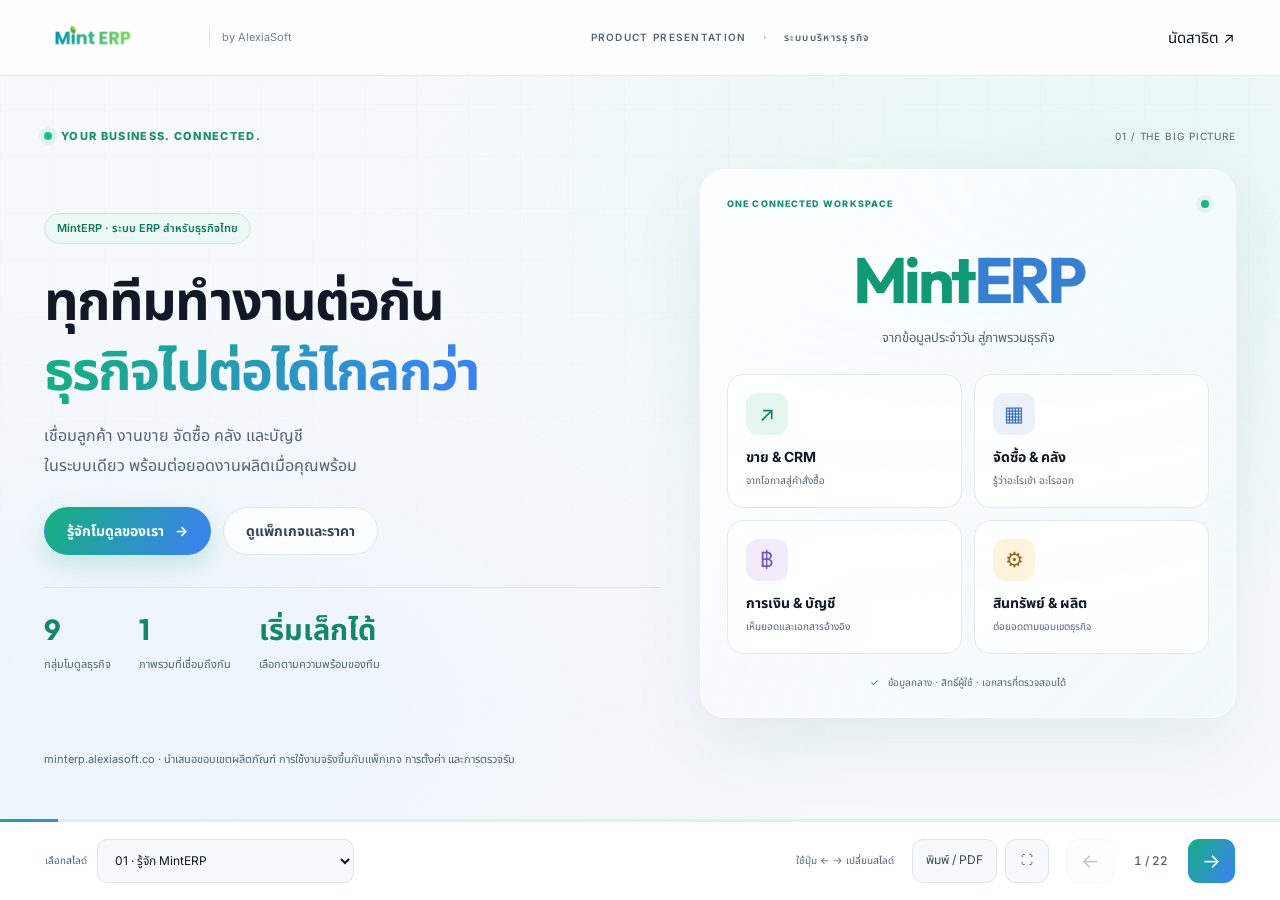
==== commit 7c7aee05: "FF" ====
--- a/presentation/index.html
+++ b/presentation/index.html
@@ -75,7 +75,7 @@
         <a href="#finance"><span class="module-icon purple">฿</span><div><b>Finance</b><small>รับ–จ่าย ลูกหนี้ เจ้าหนี้</small></div><span class="map-tag">CORE</span></a>
         <a href="#accounting"><span class="module-icon purple">≡</span><div><b>Accounting</b><small>บัญชี ภาษี และรายงาน</small></div><span class="map-tag">CORE</span></a>
         <a href="#asset"><span class="module-icon amber">⌂</span><div><b>Asset</b><small>ทะเบียน ค่าเสื่อม และงานซ่อม</small></div><span class="map-tag">BUSINESS</span></a>
-        <a href="#production"><span class="module-icon amber">⚙</span><div><b>Production</b><small>BOM วางแผน และงานผลิต</small></div><span class="map-tag">ADD-ON</span></a>
+        <a href="#production"><span class="module-icon amber">⚙</span><div><b>Production</b><small>BOM, WIP และต้นทุนการผลิต</small></div><span class="map-tag">EXPERTISE ADD-ON</span></a>
       </nav>
       <div class="foundation"><b>ฐานร่วมของระบบ</b><span>บริษัท / สาขา / คลัง</span><span>ผู้ใช้และสิทธิ์</span><span>เลขที่เอกสาร</span><span>Workflow &amp; Audit</span></div>
       <p class="slide-note">Core เป็นฐานของ Business · Production ซื้อเพิ่มได้ · รายละเอียดฟีเจอร์และสิทธิ์ยืนยันตามขอบเขตโครงการ</p>
@@ -144,8 +144,8 @@
     </section>
 
     <section class="slide" id="production" data-title="Production · วางแผนและงานผลิต" aria-labelledby="production-title">
-      <div class="slide-top"><span class="eyebrow">09 · PRODUCTION</span><span class="pill addon-pill">โมดูลเสริม · เลือกเปิดใช้</span></div>
-      <div class="split"><div><h2 id="production-title">เห็นตั้งแต่แผนผลิต<br><span class="gradient-text">ถึงสินค้าสำเร็จรูป</span></h2><p class="lead">เพิ่มความสามารถสำหรับธุรกิจที่ผลิตสินค้า โดยไม่บังคับธุรกิจซื้อมาขายไปให้ใช้ขั้นตอนผลิต</p><ul class="feature-list"><li><b>BOM และการวางแผน</b><span>โครงสร้างวัตถุดิบ ใบสั่งผลิต Work Order และ Planning Timeline</span></li><li><b>Shop Floor สำหรับหน้างาน</b><span>คิวงาน เบิก / คืนวัตถุดิบ ของเสีย รับสินค้าผลิต และแจ้งปัญหา</span></li><li><b>เชื่อมสินค้าและต้นทุน</b><span>WMS ดูแลการเคลื่อนไหว · ติดตาม WIP และต้นทุนตามรายการผลิต</span></li></ul></div><figure class="product-shot"><div class="shot-bar"><span class="window-dots" aria-hidden="true"><i></i><i></i><i></i></span> MintERP / Production Control Center</div><a href="/assets/images/screenshots/production.png" target="_blank" rel="noopener noreferrer" aria-label="เปิดภาพ Production ขนาดเต็มในแท็บใหม่"><img src="/assets/images/screenshots/production.png" alt="Production Control Center แสดงคิวและสถานะงานผลิต" width="1440" height="1100" loading="lazy"></a><figcaption>หน้าจอจากระบบทดสอบ · ข้อมูลตัวอย่างและชื่อที่แทนที่แล้ว</figcaption></figure></div>
+      <div class="slide-top"><span class="eyebrow">09 · PRODUCTION EXPERTISE</span><span class="pill addon-pill">โมดูลเสริม · ความเชี่ยวชาญหลัก</span></div>
+      <div class="split"><div><h2 id="production-title">เห็นตั้งแต่แผนผลิต<br><span class="gradient-text">ถึงที่มาของต้นทุน</span></h2><p class="lead">พัฒนาจากประสบการณ์ระบบในธุรกิจผลิตและแปรรูปโลหะจริง โดยยังเปิดเป็นโมดูลเสริมเพื่อไม่บังคับธุรกิจซื้อมาขายไปให้ใช้ขั้นตอนผลิต</p><ul class="feature-list"><li><b>BOM และการวางแผน</b><span>โครงสร้างวัตถุดิบ ใบสั่งผลิต Work Order และ Planning Timeline</span></li><li><b>Shop Floor สำหรับหน้างาน</b><span>คิวงาน เบิก / คืนวัตถุดิบ ของเสีย รับสินค้าผลิต และแจ้งปัญหา</span></li><li><b>เชื่อมสินค้าและต้นทุน</b><span>WMS ดูแลการเคลื่อนไหว · ติดตาม WIP และต้นทุนตามรายการผลิต</span></li></ul></div><figure class="product-shot"><div class="shot-bar"><span class="window-dots" aria-hidden="true"><i></i><i></i><i></i></span> MintERP / Production Control Center</div><a href="/assets/images/screenshots/production.png" target="_blank" rel="noopener noreferrer" aria-label="เปิดภาพ Production ขนาดเต็มในแท็บใหม่"><img src="/assets/images/screenshots/production.png" alt="Production Control Center แสดงคิวและสถานะงานผลิต" width="1440" height="1100" loading="lazy"></a><figcaption>หน้าจอจากระบบทดสอบ · ข้อมูลตัวอย่างและชื่อที่แทนที่แล้ว</figcaption></figure></div>
       <div class="connection"><b>เชื่อมกับ</b> WMS ↔ วัตถุดิบ / สินค้าผลิต · Accounting ↔ ต้นทุน · Sales → คำขอผลิต <span class="status-note">ส่วน Sales → Production รอตรวจรับ UAT</span></div>
     </section>
 
@@ -192,33 +192,34 @@
       <div class="slide-top"><span class="eyebrow">PRICING 01 · HOSTED STANDARD</span><span class="chapter">04 / YOUR WAY TO START</span></div>
       <h2 id="subscription-title">เริ่มด้วย <span class="gradient-text">Subscription</span></h2><p class="lead">ระบบมาตรฐานบน Cloud ที่ AlexiaSoft ดูแล · ไม่แก้โค้ดเฉพาะราย</p>
       <div class="cards two pricing-cards">
-        <article class="panel"><span class="panel-index">CORE · เริ่มจากงานหลัก</span><h3 class="price">฿5,900 <small>/ เดือน</small></h3><p class="annual">หรือ ฿59,000 / ปี · จ่ายเทียบ 10 เดือน</p><ul><li>1 บริษัท · 1 สาขา · คลังสินค้า 2 แห่งรวม</li><li>ผู้ใช้ 5 บัญชี</li><li>Sales / POS, WMS, จัดซื้อ, Finance, Accounting, Dashboard</li></ul><div class="price-setup">ค่าติดตั้งเริ่ม <b>฿19,000</b> แยกต่างหาก</div></article>
+        <article class="panel"><span class="panel-index">CORE · เริ่มจากงานหลัก</span><h3 class="price">฿5,900 <small>/ เดือน</small></h3><p class="annual">หรือ ฿59,000 / ปี · จ่ายเทียบ 10 เดือน</p><ul><li>1 บริษัท · 1 สาขา · คลังสินค้า 2 แห่งรวม</li><li>ผู้ใช้ 8 บัญชี</li><li>Sales / POS, WMS, จัดซื้อ, Finance, Accounting, Dashboard</li></ul><div class="price-setup">ค่าติดตั้งเริ่ม <b>฿19,000</b> แยกต่างหาก</div></article>
         <article class="panel accent-panel"><span class="panel-index">BUSINESS · สำหรับทีมที่ขยาย</span><h3 class="price">฿10,900 <small>/ เดือน</small></h3><p class="annual">หรือ ฿109,000 / ปี · จ่ายเทียบ 10 เดือน</p><ul><li>1 บริษัท · สูงสุด 3 สาขา · คลังสินค้า 6 แห่งรวม</li><li>ผู้ใช้ 15 บัญชี</li><li>ทุกโมดูล Core + CRM + Asset</li></ul><div class="price-setup">ค่าติดตั้งเริ่ม <b>฿39,000</b> แยกต่างหาก</div></article>
       </div>
       <div class="addon-bar"><b>+ Production</b><span>฿3,900 / เดือน หรือ ฿39,000 / ปี</span><small>ค่าติดตั้งเพิ่ม ฿15,000</small></div>
-      <p class="pricing-footnote"><b>รวม:</b> Cloud Hosting, สำรองข้อมูล, อัปเดตมาตรฐาน และ Support คำถามการใช้งาน / ตรวจสอบปัญหาระบบในวัน/เวลาทำการ<br>ราคาเริ่มต้น ไม่รวม VAT, ย้ายข้อมูลเก่า, เชื่อมต่อระบบภายนอก และพัฒนาเฉพาะ · ยืนยันขอบเขตและบริการในใบเสนอราคา</p>
-    </section>
-
-    <section class="slide" id="license" data-title="ราคา · License + Customize" aria-labelledby="license-title">
+      <p class="pricing-footnote"><b>รวม:</b> Cloud Hosting, AWS S3 (Core 100 GB / Business 200 GB), สำรองข้อมูล, อัปเดตมาตรฐาน และ Support คำถามการใช้งาน / ตรวจสอบปัญหาระบบในวัน/เวลาทำการ<br>ราคาเริ่มต้น ไม่รวม VAT, ย้ายข้อมูลเก่า, เชื่อมต่อระบบภายนอก และพัฒนาเฉพาะ · ยืนยันขอบเขตและบริการในใบเสนอราคา</p>
+    </section>
+
+    <section class="slide" id="license" data-title="ราคา · Perpetual License" aria-labelledby="license-title">
       <div class="slide-top"><span class="eyebrow">PRICING 02 · PERPETUAL LICENSE</span><span class="chapter">04 / YOUR WAY TO START</span></div>
-      <h2 id="license-title">ต้องการปรับเฉพาะธุรกิจ?<br><span class="gradient-text">License + Customize</span></h2><p class="lead">สิทธิ์ใช้ระบบถาวรตามสัญญา ติดตั้งตามโครงสร้างที่ตกลง และประเมินงานปรับแต่งแยก</p>
-      <div class="cards two pricing-cards"><article class="panel"><span class="panel-index">CORE LICENSE</span><h3 class="price">฿320,000 <small>ครั้งเดียว</small></h3><ul><li>1 บริษัท · 1 สาขา · คลังสินค้า 2 แห่งรวม</li><li>ผู้ใช้ 5 บัญชี · โมดูล Core</li></ul><div class="price-setup">ค่าติดตั้งเริ่ม <b>฿60,000</b></div></article><article class="panel accent-panel"><span class="panel-index">BUSINESS LICENSE</span><h3 class="price">฿520,000 <small>ครั้งเดียว</small></h3><ul><li>1 บริษัท · สูงสุด 3 สาขา · คลังสินค้า 6 แห่งรวม</li><li>ผู้ใช้ 15 บัญชี · Core + CRM + Asset</li></ul><div class="price-setup">ค่าติดตั้งเริ่ม <b>฿100,000</b></div></article></div>
-      <div class="addon-bar"><b>+ Production License</b><span>฿150,000</span><small>ค่าติดตั้งและตั้งค่าเพิ่ม เริ่ม ฿30,000</small></div>
-      <p class="pricing-footnote"><b>บำรุงรักษาและอัปเดตมาตรฐานตั้งแต่ปีที่ 2:</b> 18% ของค่า License / ปี · Support วัน/เวลาทำการตามข้อตกลง<br>ราคาเริ่มต้น ไม่รวม VAT, Hosting / เครื่องแม่ข่าย, สำรองข้อมูล, ดูแลโครงสร้างพื้นฐาน, ย้ายข้อมูล, เชื่อมระบบ และ Customize · สิทธิ์และขอบเขตยึดตามสัญญา</p>
+      <h2 id="license-title">ต้องการปรับเฉพาะธุรกิจ?<br><span class="gradient-text">Perpetual License</span></h2><p class="lead">สิทธิ์ใช้ระบบถาวรตามสัญญา ติดตั้งตามโครงสร้างที่ตกลง และประเมินงานปรับแต่งแยก</p>
+      <div class="cards two pricing-cards"><article class="panel"><span class="panel-index">CORE LICENSE</span><h3 class="price">฿320,000 <small>ครั้งเดียว</small></h3><ul><li>1 บริษัท · 1 สาขา · คลังสินค้า 3 แห่งรวม</li><li>ผู้ใช้ 10 บัญชี · โมดูล Core</li></ul><div class="price-setup">ค่าติดตั้งเริ่ม <b>฿60,000</b></div></article><article class="panel accent-panel"><span class="panel-index">BUSINESS LICENSE</span><h3 class="price">฿520,000 <small>ครั้งเดียว</small></h3><ul><li>1 บริษัท · สูงสุด 5 สาขา · คลังสินค้า 15 แห่งรวม</li><li>ผู้ใช้ 30 บัญชี · Core + CRM + Asset</li></ul><div class="price-setup">ค่าติดตั้งเริ่ม <b>฿100,000</b></div></article></div>
+      <div class="addon-bar"><b>+ Production License</b><span>฿150,000</span><small>ติดตั้งเริ่ม ฿30,000 · หากต่อ MA ตั้งแต่ปีที่ 2 เพิ่ม ฿27,000 / ปี</small></div>
+      <div class="addon-bar"><b>+ Managed Cloud</b><span>Core ฿59,000 / ปี · Business ฿79,000 / ปี</span><small>AWS S3 100 / 200 GB · ติดตั้ง Cloud เริ่ม ฿20,000</small></div>
+      <p class="pricing-footnote"><b>พร้อมใช้บน Managed Cloud ปีแรก:</b> Core เริ่ม ฿459,000 · Business เริ่ม ฿719,000<br><b>ปีที่ 2:</b> Managed Cloud Core ฿59,000 / Business ฿79,000 · หากเลือกต่อ MA รวมเป็น Core ฿116,600 / Business ฿172,600 ต่อปี<br>MA เป็นบริการเลือกต่ออายุ คิด 18% ของ License และ Expansion ที่อยู่ภายใต้การดูแล · ราคาไม่รวม VAT, Production, ย้ายข้อมูล, เชื่อมระบบ และ Customize</p>
     </section>
 
     <section class="slide" id="capacity" data-title="เพิ่มผู้ใช้ สาขา คลัง และงบเริ่มต้น" aria-labelledby="capacity-title">
       <div class="slide-top"><span class="eyebrow">ROOM TO GROW</span><span class="chapter">04 / YOUR WAY TO START</span></div>
-      <h2 id="capacity-title">ขยายตามการใช้งาน<br><span class="gradient-text">เห็นค่าใช้จ่ายก่อนตัดสินใจ</span></h2><p class="lead">คิดเฉพาะจำนวนที่เกินจากแพ็กเกจ · ผู้ใช้เป็นบัญชีรายบุคคล คลังนับแยกจากสาขา</p>
-      <div class="table-wrap"><table><caption>ราคาส่วนเพิ่มจากจำนวนที่รวมในแพ็กเกจ (ไม่รวม VAT)</caption><thead><tr><th scope="col">ส่วนเพิ่ม</th><th scope="col">Subscription / เดือน</th><th scope="col">Subscription / ปี</th><th scope="col">License / สิทธิ์ถาวร</th></tr></thead><tbody><tr><th scope="row">ผู้ใช้ 1 บัญชี</th><td>฿200</td><td>฿2,000</td><td>฿8,000</td></tr><tr><th scope="row">สาขา 1 สาขา</th><td>฿900</td><td>฿9,000</td><td>฿30,000</td></tr><tr><th scope="row">คลัง 1 แห่ง</th><td>฿500</td><td>฿5,000</td><td>฿15,000</td></tr></tbody></table></div>
-      <div class="cards two"><article class="panel"><span class="panel-index">ตัวอย่าง · CORE SUBSCRIPTION รายปี</span><h3>เริ่มปีแรก ฿78,000</h3><p>฿59,000 / ปี + ค่าติดตั้งเริ่ม ฿19,000<br>ยังไม่รวม VAT และงานนอกขอบเขต</p></article><article class="panel accent-panel"><span class="panel-index">ตัวอย่าง · BUSINESS + PRODUCTION รายปี</span><h3>เริ่มปีแรก ฿202,000</h3><p>฿109,000 + ฿39,000 / ปี + ติดตั้ง ฿39,000 + ฿15,000<br>ยังไม่รวม VAT และงานนอกขอบเขต</p></article></div>
-      <p class="slide-note">ตั้งค่าสาขาเพิ่มเริ่ม ฿5,000 / สาขา ครั้งเดียว · ตัวอย่างไม่รวมส่วนเพิ่มผู้ใช้ / สาขา / คลัง · รายปีคิดเทียบ 10 เดือน · ยืนยันราคาสุดท้ายในใบเสนอราคา</p>
+      <h2 id="capacity-title">ขยายตามการใช้งาน<br><span class="gradient-text">เห็นค่าใช้จ่ายก่อนตัดสินใจ</span></h2><p class="lead">คิดเฉพาะจำนวนหรือพื้นที่ที่เกินจากแพ็กเกจ · ผู้ใช้เป็นบัญชีรายบุคคล คลังนับแยกจากสาขา</p>
+      <div class="table-wrap"><table><caption>ราคาส่วนเพิ่มจากจำนวนที่รวมในแพ็กเกจ (ไม่รวม VAT)</caption><thead><tr><th scope="col">ส่วนเพิ่ม</th><th scope="col">Subscription / เดือน</th><th scope="col">Subscription / ปี</th><th scope="col">License / สิทธิ์ถาวร</th></tr></thead><tbody><tr><th scope="row">ผู้ใช้เพิ่ม</th><td>฿200 / บัญชี</td><td>฿2,000 / บัญชี</td><td>5 บัญชี ฿30,000 · 10 บัญชี ฿50,000</td></tr><tr><th scope="row">สาขาเพิ่ม</th><td>฿900 / สาขา</td><td>฿9,000 / สาขา</td><td>฿40,000 รวมคลัง 3 แห่ง</td></tr><tr><th scope="row">คลังเพิ่ม</th><td>฿500 / แห่ง</td><td>฿5,000 / แห่ง</td><td>฿10,000 / แห่ง</td></tr><tr><th scope="row">AWS S3 เพิ่ม 100 GB</th><td>—</td><td>—</td><td>฿500 / เดือน หรือ ฿5,000 / ปี</td></tr></tbody></table></div>
+      <div class="cards two"><article class="panel"><span class="panel-index">CORE SUBSCRIPTION · งบรวม</span><h3>ปีแรก ฿78,000</h3><p>ปีถัดไป ฿59,000 / ปี<br>เมื่อจำนวนและขอบเขตเท่าเดิม</p></article><article class="panel accent-panel"><span class="panel-index">BUSINESS + PRODUCTION · งบรวม</span><h3>ปีแรก ฿202,000</h3><p>ปีถัดไป ฿148,000 / ปี<br>เมื่อจำนวนและขอบเขตเท่าเดิม</p></article></div>
+      <p class="slide-note">Expansion Pack ของ License ชำระครั้งเดียว ไม่มีค่าผู้ใช้หรือสาขารายเดือน · การเพิ่มสิทธิ์ไม่ทำให้ค่า Managed Cloud เพิ่มอัตโนมัติ · Subscription รายปีคิดเทียบ 10 เดือน · ยืนยันราคาสุดท้ายในใบเสนอราคา</p>
     </section>
 
     <section class="slide" id="customize" data-title="Custom ได้ไหม · ขอบเขตที่ชัดเจน" aria-labelledby="customize-title">
       <div class="slide-top"><span class="eyebrow">FIT THE SYSTEM TO YOUR BUSINESS</span><span class="chapter">04 / YOUR WAY TO START</span></div>
       <h2 id="customize-title">Custom ได้ไหม? <span class="gradient-text">ได้ ตามขอบเขตที่ตกลง</span></h2><p class="lead">เริ่มจากตรวจว่าระบบมาตรฐานตอบโจทย์แค่ไหน แล้วค่อยพัฒนาเฉพาะส่วนที่จำเป็นจริง</p>
-      <div class="cards three"><article class="panel"><span class="panel-index">01 · CONFIGURE</span><h3>ตั้งค่าระบบมาตรฐาน</h3><p>บริษัท สาขา คลัง สิทธิ์ผู้ใช้ เลขเอกสาร บัญชี และโมดูลตามแพ็กเกจ</p><div class="answer">Subscription / License<br>ตามความสามารถที่ระบบรองรับ</div></article><article class="panel accent-panel"><span class="panel-index">02 · CUSTOMIZE</span><h3>ปรับเฉพาะธุรกิจ</h3><p>นำโจทย์เอกสาร รายงาน และขั้นตอนเฉพาะมาให้ทีมประเมินความเป็นไปได้</p><div class="answer">License + Customize<br>คิดค่าออกแบบ / พัฒนาแยก</div></article><article class="panel"><span class="panel-index">03 · INTEGRATE</span><h3>เชื่อมระบบ / ย้ายข้อมูล</h3><p>ตรวจข้อมูลต้นทาง API สิทธิ์การเข้าถึง และวิธีตรวจความถูกต้องก่อนตกลงงาน</p><div class="answer">ประเมินเป็นโครงการ<br>ไม่รวมอยู่ในราคามาตรฐาน</div></article></div>
+      <div class="cards three"><article class="panel"><span class="panel-index">01 · CONFIGURE</span><h3>ตั้งค่าระบบมาตรฐาน</h3><p>บริษัท สาขา คลัง สิทธิ์ผู้ใช้ เลขเอกสาร บัญชี และโมดูลตามแพ็กเกจ</p><div class="answer">Subscription / License<br>ตามความสามารถที่ระบบรองรับ</div></article><article class="panel accent-panel"><span class="panel-index">02 · CUSTOMIZE</span><h3>ปรับเฉพาะธุรกิจ</h3><p>นำโจทย์เอกสาร รายงาน และขั้นตอนเฉพาะมาให้ทีมประเมินความเป็นไปได้</p><div class="answer">Perpetual License<br>คิดค่าออกแบบ / พัฒนาแยก</div></article><article class="panel"><span class="panel-index">03 · INTEGRATE</span><h3>เชื่อมระบบ / ย้ายข้อมูล</h3><p>ตรวจข้อมูลต้นทาง API สิทธิ์การเข้าถึง และวิธีตรวจความถูกต้องก่อนตกลงงาน</p><div class="answer">ประเมินเป็นโครงการ<br>ไม่รวมอยู่ในราคามาตรฐาน</div></article></div>
       <ol class="flow" aria-label="ขั้นตอนงานปรับแต่ง"><li><b>เก็บ Requirement</b><small>ปัญหาและตัวอย่างจริง</small></li><li><b>สรุป Scope &amp; ราคา</b><small>สิ่งที่ทำ / ไม่ทำ / เกณฑ์รับงาน</small></li><li><b>พัฒนา &amp; ทดสอบ</b><small>ตรวจผลกระทบกับ flow เดิม</small></li><li><b>UAT &amp; ส่งมอบ</b><small>ผู้ใช้ตรวจรับก่อน Go-live</small></li></ol>
       <p class="slide-note">Subscription ไม่แก้โค้ดเฉพาะราย · License ไม่ได้หมายถึงพัฒนาเพิ่มฟรีหรือโอนกรรมสิทธิ์ Source Code · ระยะเวลา สิทธิ์ และการดูแลส่วน Custom ระบุในสัญญา</p>
     </section>
--- a/assets/css/styles.css
+++ b/assets/css/styles.css
@@ -55,13 +55,11 @@
 .brand img { width: 152px; height: 40px; object-fit: contain; object-position: left center; }
 .brand-by { padding-left: 12px; border-left: 1px solid #dbe2e9; color: #708093; font-size: 11px; white-space: nowrap; }
 .main-nav { display: flex; align-items: center; gap: 29px; color: #4c596a; font-size: 13px; font-weight: 600; }
-.main-nav > a:not(.button):hover, .footer-links a:hover { color: var(--mint-dark); }
 .menu-toggle { display: none; }
 
-.button { min-height: 48px; display: inline-flex; align-items: center; justify-content: center; gap: 11px; padding: 0 22px; border: 1px solid transparent; border-radius: 999px; font-size: 14px; font-weight: 700; transition: transform .18s ease, box-shadow .18s ease, background .18s ease; }
-.button:hover { transform: translateY(-2px); }
+.button { min-height: 48px; display: inline-flex; align-items: center; justify-content: center; gap: 11px; padding: 0 22px; border: 1px solid transparent; border-radius: 999px; font-size: 14px; font-weight: 700; transition: transform .15s ease-out, box-shadow .18s ease, background-color .18s ease; -webkit-tap-highlight-color: transparent; }
+.button:active { transform: scale(.96); }
 .button-primary { color: #fff; background: var(--gradient); box-shadow: 0 10px 26px rgba(31,165,142,.22); }
-.button-primary:hover { box-shadow: 0 14px 32px rgba(31,137,181,.28); }
 .button-quiet { color: #364457; border-color: #dfe6ec; background: rgba(255,255,255,.72); }
 .button-small { min-height: 41px; padding: 0 17px; font-size: 12px; }
 
@@ -75,8 +73,8 @@
 .gradient-text { color: #18a77d; background: var(--gradient); background-clip: text; -webkit-text-fill-color: transparent; }
 .hero-lead { max-width: 555px; margin-bottom: 28px; color: #657284; font-size: 16px; line-height: 1.95; }
 .hero-actions { display: flex; flex-wrap: wrap; gap: 12px; }
-.hero-note { margin: 22px 0 0; color: #8792a0; font-size: 11px; }
-.hero-note span { color: #18a77d; }
+.hero-facts { display: flex; flex-wrap: wrap; gap: 7px; margin-top: 20px; }
+.hero-facts span { padding: 5px 9px; border: 1px solid #dceae5; border-radius: 999px; color: #497064; background: rgba(247,252,250,.82); font-size: 9px; font-weight: 700; }
 .hero-visual { position: relative; min-width: 0; padding: 20px 0 18px 18px; }
 .visual-glow { position: absolute; width: 77%; height: 70%; top: 13%; left: 15%; border-radius: 50%; background: radial-gradient(ellipse, rgba(38,194,146,.17), rgba(67,133,237,.10) 52%, transparent 73%); filter: blur(24px); }
 .dashboard-window { position: relative; z-index: 1; overflow: hidden; border: 1px solid rgba(210,221,233,.9); border-radius: 20px; background: rgba(255,255,255,.68); backdrop-filter: blur(18px) saturate(145%); box-shadow: 0 28px 80px rgba(37,57,81,.15); transform: perspective(1200px) rotateY(-4deg) rotateX(1deg); }
@@ -85,72 +83,78 @@
 .window-dots i { width: 6px; height: 6px; border-radius: 50%; background: #d8dee6; }
 .window-dots i:first-child { background: #f18d82; }.window-dots i:nth-child(2) { background: #efc76d; }.window-dots i:nth-child(3) { background: #73c99d; }
 .window-period { margin-left: auto; padding: 3px 8px; border-radius: 30px; background: #f2f6f8; }
-.dashboard-content { padding: 19px 21px 11px; }
-.dashboard-heading { display: flex; align-items: center; justify-content: space-between; margin-bottom: 16px; }
-.mini-label { color: #95a1ae; font-size: 7px; font-weight: 700; letter-spacing: .12em; }
-.dashboard-heading h2 { margin: 3px 0 0; font-size: 13px; line-height: 1.5; }
-.avatar { width: 29px; height: 29px; display: grid; place-items: center; border: 1px solid #d5eee5; border-radius: 50%; color: #078964; background: #e9f8f1; font-size: 11px; font-weight: 800; }
-.metric-grid { display: grid; grid-template-columns: 1fr 1fr; gap: 10px; }
-.metric-card { position: relative; min-height: 101px; overflow: hidden; padding: 13px; border: 1px solid #edf0f4; border-radius: 11px; background: rgba(255,255,255,.62); backdrop-filter: blur(9px); }
-.metric-card > span { display: block; color: #8a96a4; font-size: 8px; }
-.metric-card strong { display: block; margin-top: 4px; font-size: 19px; letter-spacing: -.03em; }
-.metric-card strong small { color: #8994a1; font-size: 8px; font-weight: 500; }
-.metric-card > small { font-size: 7px; }.metric-up { color: #169a73; }.metric-neutral { color: #7a8796; }
-.metric-spark { position: absolute; right: 11px; bottom: 12px; width: 48px; height: 24px; display: flex; align-items: end; gap: 3px; }
-.metric-spark i { flex: 1; border-radius: 3px 3px 0 0; background: #b9ebd8; }.spark-green i:nth-child(1){height:30%}.spark-green i:nth-child(2){height:46%}.spark-green i:nth-child(3){height:38%}.spark-green i:nth-child(4){height:66%}.spark-green i:nth-child(5){height:52%}.spark-green i:nth-child(6){height:78%}.spark-green i:nth-child(7){height:100%}
-.spark-blue i { background: #cfe0fb; }.spark-blue i:nth-child(1){height:48%}.spark-blue i:nth-child(2){height:32%}.spark-blue i:nth-child(3){height:66%}.spark-blue i:nth-child(4){height:52%}.spark-blue i:nth-child(5){height:82%}.spark-blue i:nth-child(6){height:66%}.spark-blue i:nth-child(7){height:94%}
-.dashboard-lower { display: grid; grid-template-columns: 1.3fr 1fr; gap: 10px; margin-top: 10px; }
-.chart-card, .work-card { min-width: 0; padding: 11px; border: 1px solid #edf0f4; border-radius: 11px; }
-.chart-title { display: flex; justify-content: space-between; align-items: center; color: #344255; font-size: 8px; }.chart-title span { color: #9aa4b0; font-size: 7px; }
-.chart-area { height: 83px; display: grid; grid-template-columns: 27px 1fr; align-items: stretch; margin-top: 9px; background: repeating-linear-gradient(to bottom, transparent 0 26px, #f1f4f6 27px); }
-.chart-y { display: flex; flex-direction: column; justify-content: space-between; padding-block: 1px; color: #a2acb8; font-size: 6px; }
-.chart-area svg { width: 100%; height: 100%; overflow: visible; }
-.chart-x { display: flex; justify-content: space-between; margin-left: 27px; color: #a2acb8; font-size: 6px; }
-.count-pill { padding: 1px 6px; border-radius: 20px; color: #178f71 !important; background: #e8f8f1; }
-.work-row { display: flex; align-items: center; gap: 6px; margin-top: 12px; color: #748091; font-size: 7px; }.work-row b { margin-left: auto; color: #344255; font-size: 8px; }
-.work-dot { width: 6px; height: 6px; border-radius: 50%; }.dot-amber{background:#e9b555}.dot-green{background:#31b88b}.dot-blue{background:#6e9fe9}
-.demo-disclaimer { margin: 10px 0 0; color: #9aa4b0; font-size: 8px; text-align: right; }
+.hero-screen-link { display: block; aspect-ratio: 1440 / 1100; overflow: hidden; background: #e9eef3; }
+.hero-screen-link img { width: 100%; height: 100%; object-fit: cover; object-position: top left; outline: 1px solid oklch(0 0 0 / .1); outline-offset: -1px; transition: transform .35s ease; }
 .float-chip { position: absolute; z-index: 2; display: flex; align-items: center; gap: 9px; padding: 10px 13px; border: 1px solid rgba(229,235,241,.95); border-radius: 12px; background: rgba(255,255,255,.68); backdrop-filter: blur(14px) saturate(140%); box-shadow: 0 12px 32px rgba(40,60,80,.10); }.chip-one { top: 4px; left: -8px; }.chip-two { right: -8px; bottom: -2px; }
 .chip-icon { width: 28px; height: 28px; display: grid; place-items: center; border-radius: 9px; font-size: 13px; font-weight: 800; }.green-icon { color: #0d9b70; background: #e9f8f1; }.blue-icon { color: #377bdc; background: #edf4ff; }
 .float-chip b, .float-chip small { display: block; }.float-chip b { font-size: 9px; }.float-chip small { color: #8793a1; font-size: 7px; }
 
-.trust-strip { border-block: 1px solid #ebeff3; background: rgba(246,249,251,.84); }
-.trust-inner { min-height: 74px; display: flex; align-items: center; justify-content: space-between; gap: 18px; color: #83909e; font-size: 10px; }
-.trust-inner > div { display: flex; align-items: center; gap: 19px; color: #303e50; font-size: 12px; }.trust-inner i { color: #19aa7d; font-style: normal; }.trust-caption { text-align: right; }
+.why-section { display: grid; grid-template-columns: .72fr 1.28fr; gap: 46px; align-items: center; padding-block: 54px; border-block: 1px solid #ebeff3; }
+.why-heading h2 { margin: 9px 0 0; font-family: Outfit, "Noto Sans Thai", sans-serif; font-size: clamp(27px,3vw,37px); line-height: 1.4; letter-spacing: -.03em; }
+.why-grid { display: grid; grid-template-columns: repeat(2,minmax(0,1fr)); gap: 10px; }
+.why-grid article { padding: 17px 18px; border: 1px solid #e6edf0; border-radius: 14px; background: rgba(255,255,255,.68); box-shadow: 0 10px 28px rgba(39,63,87,.035); }
+.why-grid article > span { color: #179574; font-family: Outfit,sans-serif; font-size: 9px; font-weight: 800; }
+.why-grid h3 { margin: 7px 0 5px; font-size: 13px; }
+.why-grid p { margin: 0; color: #718091; font-size: 10px; line-height: 1.75; }
 .section-heading { max-width: 690px; margin: 0 auto 52px; text-align: center; }
-.section-heading h2, .owner-copy h2, .faq-intro h2 { margin: 13px 0 14px; font-family: Outfit, "Noto Sans Thai", sans-serif; font-size: clamp(31px, 4vw, 45px); letter-spacing: -.035em; line-height: 1.35; }
-.section-heading p, .owner-copy p, .faq-intro p { margin-bottom: 0; color: var(--muted); font-size: 14px; line-height: 1.9; }
+.section-heading h2, .faq-intro h2 { margin: 13px 0 14px; font-family: Outfit, "Noto Sans Thai", sans-serif; font-size: clamp(31px, 4vw, 45px); letter-spacing: -.035em; line-height: 1.35; }
+.section-heading p, .faq-intro p { margin-bottom: 0; color: var(--muted); font-size: 14px; line-height: 1.9; }
 .workflow-section { padding-top: 110px; padding-bottom: 115px; }
 .flow-grid { display: grid; grid-template-columns: repeat(4, 1fr); gap: 14px; }
 .flow-card { position: relative; min-height: 305px; padding: 25px 22px 24px; border: 1px solid rgba(255,255,255,.9); border-radius: 15px; background: var(--glass); backdrop-filter: blur(16px) saturate(135%); box-shadow: 0 12px 35px rgba(39,63,87,.045); transition: transform .2s ease, box-shadow .2s ease; }
-.flow-card:hover, .feature-card:hover { transform: translateY(-5px); box-shadow: var(--shadow); }
 .flow-card::after { position: absolute; top: 40px; right: -18px; z-index: 1; content: "→"; color: #a6b1bc; font-size: 18px; }.flow-card:last-child::after { content: none; }
 .flow-step { color: #9aa5b1; font-size: 8px; font-weight: 800; letter-spacing: .11em; }
 .flow-icon { width: 43px; height: 43px; display: grid; place-items: center; margin: 20px 0 16px; border-radius: 12px; }.flow-icon svg { width: 21px; height: 21px; fill: none; stroke: currentColor; stroke-width: 1.7; stroke-linecap: round; stroke-linejoin: round; }
 .icon-mint { color: #118e70; background: #e8f8f1; }.icon-blue { color: #3f7fd7; background: #edf4ff; }.icon-purple { color: #8066d8; background: #f1efff; }.icon-amber { color: #b77918; background: #fff5e5; }
 .flow-card h3, .feature-card h3, .step-card h3 { margin-bottom: 8px; font-size: 16px; }.flow-card p, .feature-card p, .step-card p { margin-bottom: 13px; color: #718091; font-size: 11px; line-height: 1.8; }.flow-card ul { margin: 0; padding-left: 16px; color: #6d7988; font-size: 10px; line-height: 1.9; }.flow-optional { border-color: #e4ebef; background: linear-gradient(150deg, #fff 45%, #f1faf8); }.optional-tag { position: absolute; right: 15px; bottom: 14px; color: #14926f; font-size: 8px; font-weight: 700; }
 
-.owner-section { position: relative; overflow: hidden; padding-block: 105px; background: linear-gradient(120deg, #f1faf7, #f4f7ff 65%, #f9fbfc); }.owner-section::before { position: absolute; top: -170px; right: 4%; width: 420px; height: 420px; border-radius: 50%; background: rgba(91,180,221,.09); filter: blur(60px); content: ""; }
-.owner-inner { position: relative; display: grid; grid-template-columns: .9fr 1.1fr; align-items: center; gap: 90px; }.owner-copy h2 { margin-top: 15px; }.owner-copy p { margin-bottom: 23px; }.text-link { display: inline-flex; align-items: center; gap: 10px; color: #118d70; font-size: 12px; font-weight: 800; }.text-link:hover { gap: 15px; }
-.owner-panels { padding: 19px; border: 1px solid rgba(228,235,242,.9); border-radius: 18px; background: rgba(255,255,255,.58); backdrop-filter: blur(18px) saturate(140%); box-shadow: 0 22px 60px rgba(50,77,102,.09); }.owner-panel { display: flex; align-items: center; gap: 13px; padding: 16px 13px; border-bottom: 1px solid #edf0f3; }.owner-panel:last-of-type { border-bottom: 0; }.owner-panel-icon { width: 39px; height: 39px; display: grid; flex: 0 0 39px; place-items: center; border-radius: 11px; font-size: 17px; font-weight: 700; }.purple-icon { color: #8066d8; background: #f1efff; }.owner-panel strong { font-size: 12px; }.owner-panel p { margin: 3px 0 0; color: #8b96a3; font-size: 10px; }.panel-arrow { margin-left: auto; color: #9ba7b3; }.owner-footnote { padding: 11px 12px 0; color: #9aa5b1; font-size: 9px; }
+.audience-section { padding-block: 92px; background: linear-gradient(120deg,#f1faf7,#f4f7ff 65%,#f9fbfc); }
+.audience-grid { display: grid; grid-template-columns: repeat(4,minmax(0,1fr)); gap: 12px; }
+.audience-grid article { padding: 20px; border: 1px solid rgba(224,234,239,.9); border-radius: 15px; background: rgba(255,255,255,.72); box-shadow: 0 12px 34px rgba(39,63,87,.045); }
+.audience-grid span { display: block; margin-bottom: 8px; color: #284456; font-size: 13px; font-weight: 800; }
+.audience-grid p { margin: 0; color: #718091; font-size: 10px; line-height: 1.8; }
+.audience-note { max-width: 820px; margin: 24px auto 0; color: #687789; font-size: 11px; line-height: 1.8; text-align: center; }
 
 .screens-section { position: relative; isolation: isolate; padding-block: 100px; }
 .screens-section::before { position: absolute; z-index: -1; inset: 0 -8vw; background: radial-gradient(ellipse at 12% 45%, rgba(49,190,151,.08), transparent 38%), radial-gradient(ellipse at 88% 52%, rgba(75,132,225,.08), transparent 40%); content: ""; pointer-events: none; }
 .screen-grid { display: grid; grid-template-columns: repeat(2, 1fr); gap: 18px; }
 .screen-card { min-width: 0; margin: 0; overflow: hidden; border: 1px solid rgba(255,255,255,.92); border-radius: 17px; background: var(--glass); backdrop-filter: blur(16px) saturate(140%); box-shadow: 0 16px 42px rgba(39,63,87,.07); }
 .screen-preview { display: block; overflow: hidden; aspect-ratio: 1440 / 1100; background: #e9eef3; }
-.screen-preview img { width: 100%; height: 100%; object-fit: cover; object-position: top left; transition: transform .35s ease; }
-.screen-card:hover .screen-preview img { transform: scale(1.025); }
+.screen-preview img { width: 100%; height: 100%; object-fit: cover; object-position: top left; outline: 1px solid oklch(0 0 0 / .1); outline-offset: -1px; transition: transform .35s ease; }
 .screen-card figcaption { padding: 19px 22px 21px; }
 .screen-module { color: #178c70; font-size: 9px; font-weight: 800; letter-spacing: .12em; }
 .screen-card h3 { margin: 8px 0 5px; font-size: 16px; }
 .screen-card p { margin: 0; color: #718091; font-size: 11px; line-height: 1.8; }
 .screen-disclaimer { margin: 18px 0 0; color: #8995a3; font-size: 10px; text-align: center; }
+.production-expertise { position: relative; overflow: hidden; scroll-margin-top: 78px; padding-block: 96px; border-block: 1px solid #e2ecea; color: var(--ink); background: linear-gradient(125deg,#edf9f5,#f5f8fd 58%,#eef7fb); }
+.production-expertise::before { position: absolute; inset: 0; background-image: linear-gradient(rgba(51,119,112,.05) 1px,transparent 1px),linear-gradient(90deg,rgba(51,119,112,.05) 1px,transparent 1px); background-size: 52px 52px; content: ""; mask-image: linear-gradient(to bottom,#000,transparent 88%); }
+.production-expertise .section-shell { position: relative; }
+.production-heading { display: grid; grid-template-columns: .9fr 1.1fr; gap: 70px; align-items: end; }
+.production-heading .eyebrow { color: #178c70; }
+.production-heading h2 { margin: 12px 0 0; font-family: Outfit,"Noto Sans Thai",sans-serif; font-size: clamp(31px,4vw,45px); line-height: 1.4; letter-spacing: -.035em; }
+.production-heading .gradient-text { background: var(--gradient); background-clip: text; -webkit-text-fill-color: transparent; }
+.production-heading > p { margin: 0; color: #617184; font-size: 13px; line-height: 1.95; }
+.production-flow { display: grid; grid-template-columns: repeat(5,minmax(0,1fr)); gap: 10px; margin: 42px 0 0; padding: 0; list-style: none; }
+.production-flow li { min-width: 0; padding: 18px 16px; border: 1px solid #dce9e6; border-radius: 14px; background: rgba(255,255,255,.74); backdrop-filter: blur(10px); box-shadow: 0 12px 32px rgba(39,63,87,.045); }
+.production-flow span { display: block; margin-bottom: 14px; color: #178c70; font-family: Outfit,sans-serif; font-size: 11px; font-weight: 800; }
+.production-flow b { display: block; margin-bottom: 7px; font-size: 12px; }
+.production-flow small { display: block; color: #718091; font-size: 9px; line-height: 1.8; }
+.production-proof { display: flex; align-items: center; justify-content: space-between; gap: 24px; margin-top: 20px; padding: 16px 18px; border: 1px solid #cfe7df; border-radius: 16px; background: rgba(255,255,255,.72); box-shadow: 0 12px 32px rgba(39,63,87,.035); }
+.production-proof > span { color: #5f7082; font-size: 11px; line-height: 1.7; }
+.production-proof .button-primary { flex-shrink: 0; background: var(--gradient); }
 .features-section { padding-block: 116px; }.feature-grid { display: grid; grid-template-columns: repeat(4, 1fr); gap: 14px; }.feature-card { min-height: 263px; padding: 23px 21px; border: 1px solid rgba(255,255,255,.9); border-radius: 14px; background: var(--glass); backdrop-filter: blur(15px) saturate(135%); box-shadow: 0 12px 35px rgba(39,63,87,.045); transition: transform .2s ease, box-shadow .2s ease; }.feature-top { display: flex; align-items: center; justify-content: space-between; margin-bottom: 20px; }.feature-number { color: #a0abb7; font-size: 9px; font-weight: 800; }.feature-symbol { width: 34px; height: 34px; display: grid; place-items: center; border-radius: 10px; color: #138e70; background: #ecf8f3; font-size: 16px; }.feature-card h3 { font-size: 15px; }.feature-card p { min-height: 65px; }.feature-tags { display: flex; flex-wrap: wrap; gap: 5px; }.feature-tags span { padding: 3px 8px; border: 1px solid #e8edf1; border-radius: 30px; color: #758293; font-size: 8px; }.feature-card-highlight { border-color: #cfede3; background: linear-gradient(145deg,#fff,#f2fbf7); }.feature-disclaimer { margin: 20px 0 0; color: #96a0ac; font-size: 10px; text-align: center; }
 
 .pricing-section { padding-block: 108px; }
-.pricing-models { display: grid; grid-auto-rows: 1fr; grid-template-columns: repeat(2, minmax(0, 1fr)); align-items: stretch; gap: 18px; }
-.pricing-model { min-width: 0; height: 100%; display: flex; flex-direction: column; padding: 23px; border: 1px solid rgba(255,255,255,.92); border-radius: 18px; background: var(--glass); backdrop-filter: blur(17px) saturate(140%); box-shadow: 0 18px 48px rgba(39,63,87,.07); }
+.pricing-jump { display: grid; grid-template-columns: repeat(2, minmax(0, 1fr)); gap: 12px; margin: -13px 0 22px; }
+.pricing-jump a { display: grid; gap: 3px; padding: 15px 18px; border: 1px solid #dfe9e7; border-radius: 14px; background: rgba(255,255,255,.68); box-shadow: 0 10px 28px rgba(39,63,87,.04); transition: border-color .15s ease, transform .15s ease; }
+.pricing-jump small { color: #178c70; font-size: 8px; font-weight: 800; letter-spacing: .08em; }
+.pricing-jump b { font-size: 15px; }
+.pricing-jump strong { margin-top: 4px; color: #166f5e; font-size: 12px; }
+.pricing-jump span { color: #718091; font-size: 9px; }
+.pricing-models { display: grid; gap: 28px; }
+.pricing-model { min-width: 0; display: flex; flex-direction: column; padding: 28px; border: 1px solid rgba(255,255,255,.92); border-radius: 18px; backdrop-filter: blur(17px) saturate(140%); box-shadow: 0 18px 48px rgba(39,63,87,.07); scroll-margin-top: 92px; }
+.pricing-model-subscription { background: linear-gradient(145deg,rgba(255,255,255,.91),rgba(235,249,244,.8)); }
+.pricing-model-license { border-color: rgba(218,229,241,.95); background: linear-gradient(145deg,rgba(255,255,255,.93),rgba(237,244,251,.82)); }
 .pricing-model-header { display: flex; align-items: center; justify-content: space-between; gap: 12px; margin-bottom: 8px; }
 .pricing-kicker { color: #178c70; font-size: 9px; font-weight: 800; letter-spacing: .12em; }
 .pricing-model-header h3 { margin: 4px 0 0; font-size: 23px; }
@@ -168,12 +172,54 @@
 .price-plan ul { display: grid; gap: 7px; margin: 0 0 18px; padding: 12px 0 0; border-top: 1px solid #edf1f4; list-style: none; }
 .price-plan li { position: relative; padding-left: 17px; color: #607083; font-size: 10px; line-height: 1.65; }
 .price-plan li::before { position: absolute; left: 0; color: #179b75; content: "✓"; font-weight: 800; }
+.price-ready { display: grid; gap: 2px; margin: auto 0 12px; padding: 11px 12px; border-radius: 10px; background: #edf8f4; font-variant-numeric: tabular-nums; }
+.price-ready > span { color: #66788a; font-size: 8px; font-weight: 700; }
+.price-ready b { color: #166f5e; font-size: 13px; }
+.price-ready b small, .price-ready > small { color: #748193; font-size: 8px; font-weight: 500; }
 .price-plan .button { width: 100%; min-height: 41px; margin-top: auto; padding-inline: 10px; font-size: 11px; }
+.price-ready + .button { margin-top: 0; }
 .pricing-addon { display: grid; grid-template-columns: auto 1fr; align-items: center; gap: 2px 10px; margin-top: 12px; padding: 12px 14px; border: 1px solid #dcefe7; border-radius: 12px; background: rgba(236,249,243,.78); }
 .pricing-addon b { color: #166f5e; font-size: 10px; }
 .pricing-addon span { justify-self: end; color: #166f5e; font-size: 10px; font-weight: 800; text-align: right; }
 .pricing-addon small { grid-column: 1 / -1; color: #778899; font-size: 9px; }
 .pricing-includes { margin: 12px 0 0; padding-top: 11px; border-top: 1px solid #e9eef2; color: #758394; font-size: 9px; line-height: 1.8; }
+.package-summary { margin-top: 18px; padding-top: 17px; border-top: 1px solid rgba(213,225,229,.9); }
+.package-summary-heading { display: flex; flex-wrap: wrap; align-items: baseline; gap: 5px 12px; margin-bottom: 11px; }
+.package-summary-heading h4 { margin: 0; font-size: 15px; }
+.package-summary-heading p { margin: 0 0 0 auto; color: #718091; font-size: 9px; }
+.package-summary-grid { display: grid; gap: 9px; }
+.package-summary-grid-three { grid-template-columns: repeat(3, minmax(0, 1fr)); }
+.package-summary-grid-license { grid-template-columns: repeat(2, minmax(0, 1fr)); }
+.package-summary-grid article { display: grid; gap: 3px; padding: 13px 14px; border: 1px solid rgba(211,228,222,.9); border-radius: 11px; background: rgba(255,255,255,.72); font-variant-numeric: tabular-nums; }
+.package-summary-grid small { color: #178c70; font-size: 8px; font-weight: 800; letter-spacing: .06em; }
+.package-summary-grid b { color: #203345; font-size: 16px; }
+.package-summary-grid em { color: #748193; font-size: 9px; font-style: normal; font-weight: 500; }
+.package-summary-grid span { color: #66788a; font-size: 9px; }
+.package-summary-note { margin: 9px 0 0; color: #7e8b98; font-size: 8px; line-height: 1.7; }
+.budget-section { margin-top: 38px; }
+.budget-groups { display: grid; gap: 22px; }
+.budget-group { padding: 20px; border: 1px solid rgba(255,255,255,.92); border-radius: 17px; box-shadow: 0 12px 32px rgba(39,63,87,.05); }
+.budget-group-subscription { background: linear-gradient(145deg,rgba(255,255,255,.86),rgba(235,249,244,.68)); }
+.budget-group-license { border-color: rgba(218,229,241,.95); background: linear-gradient(145deg,rgba(255,255,255,.88),rgba(237,244,251,.7)); }
+.budget-group-heading { display: flex; flex-wrap: wrap; align-items: baseline; gap: 5px 12px; margin-bottom: 12px; }
+.budget-group-heading h4 { margin: 0; font-size: 17px; }
+.budget-group-heading p { margin: 0 0 0 auto; color: #718091; font-size: 9px; }
+.budget-table-wrap { overflow-x: auto; border: 1px solid rgba(255,255,255,.92); border-radius: 14px; background: var(--glass); box-shadow: 0 12px 32px rgba(39,63,87,.05); }
+.budget-table { width: 100%; min-width: 680px; border-collapse: collapse; font-variant-numeric: tabular-nums; }
+.budget-table caption { padding: 11px 18px; color: #718091; font-size: 9px; text-align: left; }
+.budget-table th, .budget-table td { padding: 13px 17px; border-top: 1px solid rgba(226,233,239,.85); font-size: 10px; text-align: left; vertical-align: top; }
+.budget-table thead th { color: #256c5d; background: #edf5f4; font-size: 9px; letter-spacing: .04em; }
+.budget-table tbody th { width: 38%; font-size: 11px; }
+.budget-table .budget-production { background: rgba(239,248,244,.62); }
+.budget-table .budget-production th { color: #245f51; }
+.budget-table b { color: #166f5e; font-size: 12px; }
+.budget-table small { display: block; margin-top: 3px; color: #84909d; font-size: 8px; font-weight: 400; }
+.pricing-scope-grid { display: grid; grid-template-columns: repeat(3, minmax(0, 1fr)); gap: 12px; margin-top: 14px; }
+.pricing-scope-card ul { display: grid; gap: 6px; margin: 10px 0 0; padding: 0; color: #607083; font-size: 9px; line-height: 1.55; list-style: none; }
+.pricing-scope-card li::before { margin-right: 7px; color: #179b75; content: "✓"; font-weight: 800; }
+.pricing-scope-card:last-child li::before { color: #a87c32; content: "–"; }
+.budget-note { margin: 13px 0 0; padding: 12px 15px; border-left: 3px solid #47a98b; background: rgba(236,249,243,.7); color: #68788a; font-size: 9px; line-height: 1.8; }
+.budget-note b { color: #166f5e; }
 .capacity-section { margin-top: 35px; }
 .capacity-heading { margin-bottom: 16px; text-align: center; }
 .capacity-heading h3 { margin: 5px 0; font-size: 21px; }
@@ -193,15 +239,14 @@
 
 .faq-section { display: grid; grid-template-columns: .8fr 1.2fr; gap: 100px; align-items: start; padding-block: 115px; }.faq-intro h2 { font-size: 36px; }.faq-intro p { margin-bottom: 22px; }.faq-list details { border-bottom: 1px solid #e7ecf0; }.faq-list details:first-child { border-top: 1px solid #e7ecf0; }.faq-list summary { display: flex; align-items: center; justify-content: space-between; gap: 22px; padding: 19px 0; cursor: pointer; list-style: none; font-size: 13px; font-weight: 700; }.faq-list summary::-webkit-details-marker { display: none; }.faq-list summary span { color: #149873; font-size: 20px; font-weight: 400; transition: transform .2s ease; }.faq-list details[open] summary span { transform: rotate(45deg); }.faq-list details p { max-width: 640px; margin: -3px 0 20px; color: #718091; font-size: 12px; line-height: 1.9; }
 
-.contact-section { position: relative; overflow: hidden; padding-block: 86px; color: #fff; background: linear-gradient(120deg, #128b70, #247fba 63%, #477be2); }.contact-section::before { position: absolute; inset: 0; background-image: linear-gradient(rgba(255,255,255,.07) 1px, transparent 1px), linear-gradient(90deg, rgba(255,255,255,.07) 1px, transparent 1px); background-size: 48px 48px; content: ""; opacity: .42; }.contact-orb { position: absolute; width: 400px; height: 400px; border-radius: 50%; filter: blur(90px); opacity: .22; }.orb-a { top: -280px; left: 12%; background: #64e9ad; }.orb-b { right: -160px; bottom: -310px; background: #8bb1ff; }.contact-inner { position: relative; text-align: center; }.contact-inner .eyebrow { color: rgba(255,255,255,.76); }.contact-inner h2 { margin: 12px 0; font-family: Outfit, "Noto Sans Thai", sans-serif; font-size: clamp(32px,4vw,45px); line-height: 1.35; }.contact-inner > p { margin-bottom: 23px; color: rgba(255,255,255,.83); font-size: 13px; }.contact-actions { display: flex; justify-content: center; flex-wrap: wrap; gap: 10px; }.button-light { color: #147b69; background: #fff; }.button-outline-light { border-color: rgba(255,255,255,.55); color: #fff; background: transparent; }.button-outline-light:hover { background: rgba(255,255,255,.1); }.contact-mail { margin-top: 18px; color: rgba(255,255,255,.75); font-size: 10px; }.contact-mail a { color: #fff; font-weight: 700; text-decoration: underline; text-underline-offset: 3px; }
+.contact-section { position: relative; overflow: hidden; padding-block: 86px; color: #fff; background: linear-gradient(120deg, #128b70, #247fba 63%, #477be2); }.contact-section::before { position: absolute; inset: 0; background-image: linear-gradient(rgba(255,255,255,.07) 1px, transparent 1px), linear-gradient(90deg, rgba(255,255,255,.07) 1px, transparent 1px); background-size: 48px 48px; content: ""; opacity: .42; }.contact-orb { position: absolute; width: 400px; height: 400px; border-radius: 50%; filter: blur(90px); opacity: .22; }.orb-a { top: -280px; left: 12%; background: #64e9ad; }.orb-b { right: -160px; bottom: -310px; background: #8bb1ff; }.contact-inner { position: relative; text-align: center; }.contact-inner .eyebrow { color: rgba(255,255,255,.76); }.contact-inner h2 { margin: 12px 0; font-family: Outfit, "Noto Sans Thai", sans-serif; font-size: clamp(32px,4vw,45px); line-height: 1.35; }.contact-inner > p { margin-bottom: 23px; color: rgba(255,255,255,.83); font-size: 13px; }.contact-actions { display: flex; justify-content: center; flex-wrap: wrap; gap: 10px; }.button-light { color: #147b69; background: #fff; }.button-outline-light { border-color: rgba(255,255,255,.55); color: #fff; background: transparent; }.contact-mail { margin-top: 18px; color: rgba(255,255,255,.75); font-size: 10px; }.contact-mail a { color: #fff; font-weight: 700; text-decoration: underline; text-underline-offset: 3px; }
 .site-footer { color: #bdc8d1; background: #111c28; }.footer-main { display: grid; grid-template-columns: 1.5fr 1fr 1fr; gap: 50px; padding-block: 54px 40px; }.footer-brand img { width: 142px; height: 37px; }.footer-brand .brand-by { border-color: #34414e; color: #a2afba; }.footer-main p { margin: 14px 0 0; color: #8f9ca8; font-size: 10px; line-height: 1.9; }.footer-links, .footer-contact { display: flex; flex-direction: column; align-items: flex-start; gap: 9px; font-size: 10px; }.footer-links { padding-top: 4px; }.footer-contact b { margin-bottom: 4px; color: #fff; font-size: 11px; }.footer-bottom { display: flex; justify-content: space-between; gap: 20px; padding-block: 14px 19px; border-top: 1px solid #2b3743; color: #788794; font-size: 9px; }
 .legal-footer-links { display: flex; flex-wrap: wrap; gap: 8px 20px; font-size: 12px; }
-.legal-footer-links a:hover, .legal-footer-links a[aria-current="page"] { color: #fff; text-decoration: underline; text-underline-offset: 4px; }
+.legal-footer-links a[aria-current="page"] { color: #fff; text-decoration: underline; text-underline-offset: 4px; }
 .footer-legal-row { flex-wrap: wrap; align-items: center; }
 .legal-page .site-header { position: static; }
 .legal-page .nav-wrap { flex-wrap: wrap; gap: 12px 24px; padding-block: 14px; }
 .legal-header-links { display: flex; flex-wrap: wrap; align-items: center; gap: 12px 22px; color: var(--muted); font-size: 12px; }
-.legal-header-links a:hover { color: var(--mint-dark); }
 .legal-shell { width: min(900px, calc(100% - 36px)); margin: 0 auto; padding-block: clamp(40px, 6vw, 80px); }
 .legal-intro { margin-bottom: 32px; }
 .legal-intro h1 { margin: 14px 0; font-family: Outfit, "Noto Sans Thai", sans-serif; font-size: clamp(30px, 5vw, 48px); line-height: 1.4; letter-spacing: -.03em; }
@@ -220,18 +265,37 @@
 .legal-actions { display: flex; flex-wrap: wrap; align-items: center; justify-content: space-between; gap: 20px; margin-top: 28px; }
 .legal-footer { display: flex; flex-wrap: wrap; justify-content: space-between; gap: 20px; padding-block: 30px; font-size: 13px; }
 .mobile-break { display: none; }
-.reveal { animation: fade-up .75s both; }.reveal:nth-child(2) { animation-delay: .08s; }.reveal:nth-child(3) { animation-delay: .16s; }
 @keyframes fade-up { from { opacity: 0; transform: translateY(16px); } to { opacity: 1; transform: translateY(0); } }
 :focus-visible { outline: 3px solid #2d86e5; outline-offset: 3px; }
+
+@media (prefers-reduced-motion: no-preference) {
+  .hero .reveal { animation: fade-up .3s ease-out both; }
+  .hero .reveal:nth-child(2) { animation-delay: .1s; }
+}
+
+@media (hover: hover) {
+  .main-nav > a:not(.button):hover, .footer-links a:hover, .legal-header-links a:hover { color: var(--mint-dark); }
+  .button:hover { transform: translateY(-2px); }
+  .button:active { transform: scale(.96); }
+  .button-primary:hover { box-shadow: 0 14px 32px rgba(31,137,181,.28); }
+  .button-outline-light:hover { background: rgba(255,255,255,.1); }
+  .flow-card:hover, .feature-card:hover { transform: translateY(-5px); box-shadow: var(--shadow); }
+  .hero-screen-link:hover img, .screen-card:hover .screen-preview img { transform: scale(1.025); }
+  .pricing-jump a:hover { border-color: #9fd6c5; transform: translateY(-1px); }
+  .legal-footer-links a:hover { color: #fff; text-decoration: underline; text-underline-offset: 4px; }
+}
 
 @media (max-width: 1000px) {
   .main-nav { gap: 16px; font-size: 11px; }
   .hero { grid-template-columns: 1fr 1fr; gap: 22px; }
-  .dashboard-content { padding-inline: 15px; }
   .flow-grid, .feature-grid, .screen-grid { grid-template-columns: repeat(2, 1fr); }
+  .production-heading { grid-template-columns: 1fr; gap: 20px; }
+  .production-flow { grid-template-columns: repeat(3,minmax(0,1fr)); }
   .pricing-models { grid-template-columns: 1fr; }
+  .pricing-scope-grid { grid-template-columns: 1fr; }
   .flow-card::after { display: none; }
-  .owner-inner { gap: 45px; }
+  .why-section { grid-template-columns: 1fr; gap: 26px; }
+  .audience-grid { grid-template-columns: repeat(2,minmax(0,1fr)); }
   .faq-section { gap: 50px; }
 }
 @media (max-width: 760px) {
@@ -242,12 +306,13 @@
   .brand { gap: 8px; }.brand img { width: 128px; height: 35px; }.brand-by { padding-left: 8px; font-size: 9px; }
   .menu-toggle { width: 42px; height: 42px; display: flex; flex-direction: column; align-items: center; justify-content: center; gap: 5px; border: 1px solid #e5eaf0; border-radius: 12px; background: #fff; cursor: pointer; }.menu-toggle span { width: 17px; height: 2px; border-radius: 3px; background: #354254; }
   .main-nav { position: absolute; top: calc(100% + 1px); right: 0; left: 0; display: none; flex-direction: column; align-items: stretch; gap: 0; padding: 8px 18px 17px; border-bottom: 1px solid #e6ebf0; background: rgba(255,255,255,.98); box-shadow: 0 14px 20px rgba(25,42,62,.08); }.main-nav.is-open { display: flex; }.main-nav > a:not(.button) { padding: 12px 2px; border-bottom: 1px solid #f0f3f6; font-size: 13px; }.nav-cta { align-self: flex-start; margin-top: 12px; }
-  .hero { display: flex; flex-direction: column; align-items: stretch; gap: 34px; padding-block: 60px 75px; }.hero h1 { margin-top: 19px; font-size: clamp(36px,9vw,51px); }.hero-lead { font-size: 14px; }.hero-visual { width: calc(100% - 8px); margin-inline: auto; padding: 13px 0; }.dashboard-window { transform: none; }.dashboard-content { padding: 15px 13px 10px; }.dashboard-lower { grid-template-columns: 1.15fr 1fr; gap: 7px; }.chart-card,.work-card { padding: 8px; }.metric-card { min-height: 90px; padding: 10px; }.metric-card strong { font-size: 16px; }.float-chip { padding: 7px 9px; }.chip-one { left: -7px; }.chip-two { right: -7px; }.chip-icon { width: 24px; height: 24px; }.float-chip b { font-size: 8px; }.float-chip small { font-size: 6px; }
-  .trust-inner { min-height: 88px; flex-wrap: wrap; justify-content: center; gap: 3px 12px; padding-block: 13px; text-align: center; }.trust-inner > div { width: 100%; justify-content: center; gap: 13px; }.trust-inner > span:first-child { display: none; }.trust-caption { width: 100%; font-size: 8px; text-align: center; }
-  .section-heading { margin-bottom: 36px; }.section-heading h2, .owner-copy h2, .faq-intro h2 { font-size: 33px; }.section-heading p, .owner-copy p, .faq-intro p { font-size: 12px; }.workflow-section { padding-top: 76px; padding-bottom: 80px; }
+  .hero { display: flex; flex-direction: column; align-items: stretch; gap: 34px; padding-block: 60px 75px; }.hero h1 { margin-top: 19px; font-size: clamp(36px,9vw,51px); }.hero-lead { font-size: 14px; }.hero-visual { width: calc(100% - 8px); margin-inline: auto; padding: 13px 0; }.dashboard-window { transform: none; }.float-chip { padding: 7px 9px; }.chip-one { left: -7px; }.chip-two { right: -7px; }.chip-icon { width: 24px; height: 24px; }.float-chip b { font-size: 8px; }.float-chip small { font-size: 6px; }
+  .why-section { padding-block: 45px; }.why-grid { grid-template-columns: 1fr; }.why-heading { text-align: center; }
+  .section-heading { margin-bottom: 36px; }.section-heading h2, .faq-intro h2 { font-size: 33px; }.section-heading p, .faq-intro p { font-size: 12px; }.workflow-section { padding-top: 76px; padding-bottom: 80px; }
   .flow-grid, .feature-grid, .screen-grid { grid-template-columns: 1fr; gap: 11px; }.flow-card { min-height: auto; padding: 20px; }.flow-icon { margin: 14px 0 11px; }.flow-card p { max-width: 430px; }.flow-optional { padding-bottom: 42px; }
-  .owner-section { padding-block: 78px; }.owner-inner { grid-template-columns: 1fr; gap: 30px; }.owner-panels { padding: 10px; }.owner-panel { padding: 13px 9px; }
-  .features-section { padding-block: 78px; }.screens-section { padding-block: 78px; }.screen-grid { gap: 13px; }.screen-card figcaption { padding: 16px 18px 18px; }.pricing-section { padding-block: 78px; }.pricing-model { padding: 17px; }.pricing-plans, .capacity-grid { grid-template-columns: 1fr; gap: 9px; }.price-plan { min-height: 0; }.pricing-intro { min-height: 0; }.feature-card { min-height: auto; padding: 20px; }.feature-card p { min-height: 0; }.feature-top { margin-bottom: 13px; }
+  .audience-section { padding-block: 70px; }.audience-grid { grid-template-columns: 1fr; }.audience-grid article { padding: 17px; }
+  .features-section { padding-block: 78px; }.screens-section { padding-block: 78px; }.screen-grid { gap: 13px; }.screen-card figcaption { padding: 16px 18px 18px; }.pricing-section { padding-block: 78px; }.pricing-jump { grid-template-columns: 1fr; }.pricing-model, .budget-group { padding: 17px; }.pricing-plans, .capacity-grid, .package-summary-grid-three, .package-summary-grid-license { grid-template-columns: 1fr; gap: 9px; }.package-summary-heading p, .budget-group-heading p { width: 100%; margin-left: 0; }.price-plan { min-height: 0; }.pricing-intro { min-height: 0; }.feature-card { min-height: auto; padding: 20px; }.feature-card p { min-height: 0; }.feature-top { margin-bottom: 13px; }
+  .production-expertise { padding-block: 72px; }.production-flow { grid-template-columns: 1fr; margin-top: 30px; }.production-flow li { padding: 16px; }.production-flow span { margin-bottom: 8px; }.production-proof { flex-direction: column; align-items: stretch; text-align: center; }.production-proof .button { width: 100%; }
   .getting-started { padding-block: 78px; }.steps-grid { grid-template-columns: 1fr 1fr; gap: 26px 16px; }.step-card:not(:last-child)::after { display: none; }.step-card h3 { font-size: 12px; }
   .faq-section { grid-template-columns: 1fr; gap: 30px; padding-block: 78px; }.faq-intro h2 { font-size: 31px; }.faq-list summary { font-size: 12px; }
   .contact-section { padding-block: 72px; }.contact-inner h2 { font-size: 34px; }.contact-inner > p { font-size: 12px; }
@@ -257,8 +322,7 @@
 @media (max-width: 390px) {
   .section-shell { width: calc(100% - 30px); }
   .hero-actions .button { min-height: 45px; padding-inline: 16px; font-size: 12px; }
-  .dashboard-content { padding-inline: 10px; }.metric-card strong { font-size: 14px; }.metric-spark { width: 37px; }.window-period { display: none; }
-  .trust-inner > div { gap: 9px; font-size: 10px; }.trust-inner i { font-size: 10px; }
+  .window-period { display: none; }
   .steps-grid { grid-template-columns: 1fr; gap: 20px; }
   .contact-actions { flex-direction: column; align-items: stretch; }.footer-main { grid-template-columns: 1fr; }.footer-main > div:first-child { grid-column: auto; }.footer-bottom { flex-direction: column; gap: 4px; }
 }
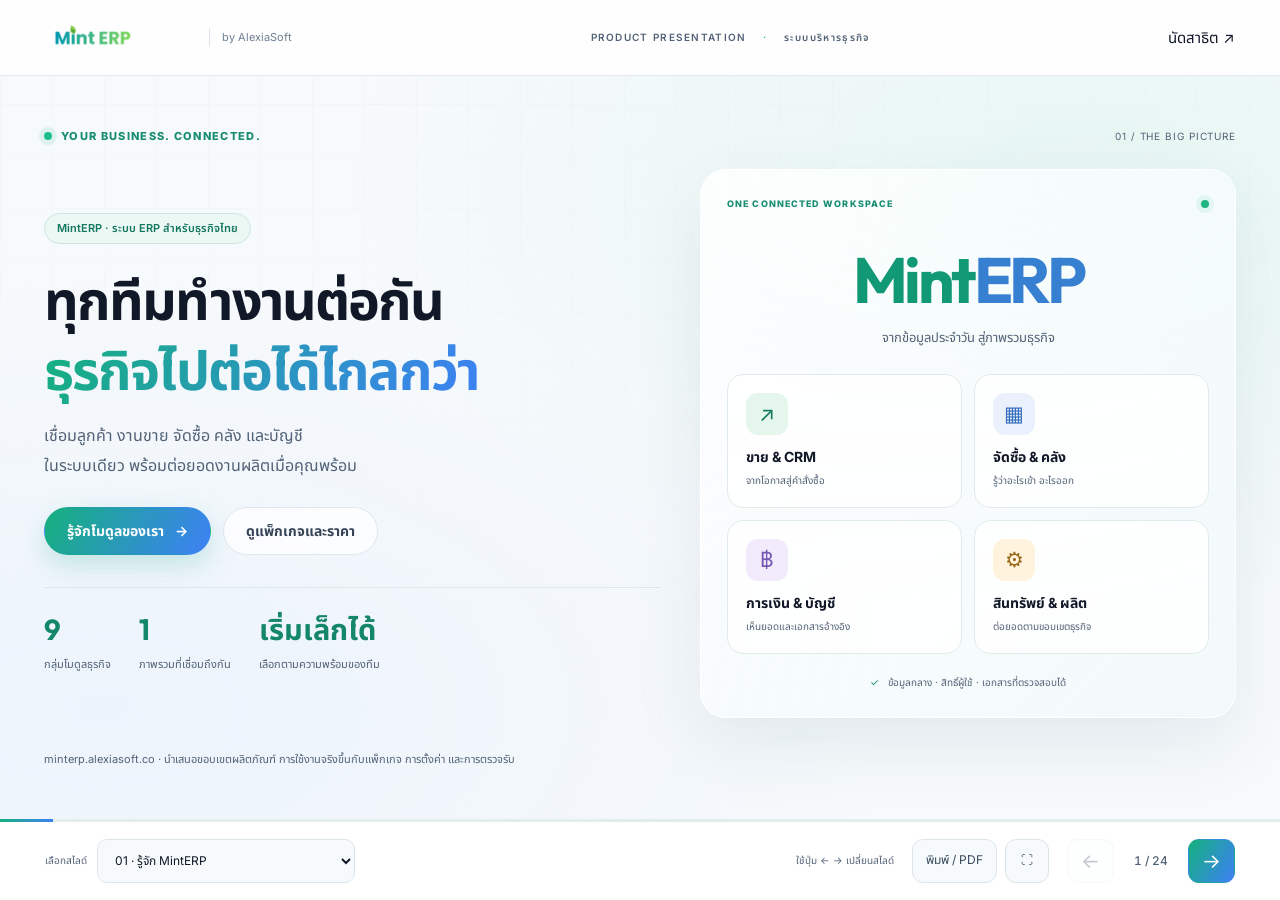
==== commit 713ed3b5: "FF" ====
--- a/presentation/index.html
+++ b/presentation/index.html
@@ -75,10 +75,12 @@
         <a href="#finance"><span class="module-icon purple">฿</span><div><b>Finance</b><small>รับ–จ่าย ลูกหนี้ เจ้าหนี้</small></div><span class="map-tag">CORE</span></a>
         <a href="#accounting"><span class="module-icon purple">≡</span><div><b>Accounting</b><small>บัญชี ภาษี และรายงาน</small></div><span class="map-tag">CORE</span></a>
         <a href="#asset"><span class="module-icon amber">⌂</span><div><b>Asset</b><small>ทะเบียน ค่าเสื่อม และงานซ่อม</small></div><span class="map-tag">BUSINESS</span></a>
+        <a href="#hrm"><span class="module-icon">♙</span><div><b>HRM</b><small>พนักงานและโครงสร้างองค์กร</small></div><span class="map-tag">ตามขอบเขต</span></a>
+        <a href="#logistics"><span class="module-icon blue">→</span><div><b>Logistics</b><small>แผนและสถานะการจัดส่ง</small></div><span class="map-tag">ตามขอบเขต</span></a>
         <a href="#production"><span class="module-icon amber">⚙</span><div><b>Production</b><small>BOM, WIP และต้นทุนการผลิต</small></div><span class="map-tag">EXPERTISE ADD-ON</span></a>
       </nav>
       <div class="foundation"><b>ฐานร่วมของระบบ</b><span>บริษัท / สาขา / คลัง</span><span>ผู้ใช้และสิทธิ์</span><span>เลขที่เอกสาร</span><span>Workflow &amp; Audit</span></div>
-      <p class="slide-note">Core เป็นฐานของ Business · Production ซื้อเพิ่มได้ · รายละเอียดฟีเจอร์และสิทธิ์ยืนยันตามขอบเขตโครงการ</p>
+      <p class="slide-note">Core เป็นฐานของ Business · Production ซื้อเพิ่มได้ · HRM และ Logistics ประเมินตามขอบเขตและยังไม่รวมในราคามาตรฐานที่แสดง</p>
     </section>
 
     <section class="slide" id="dashboard" data-title="Dashboard · ภาพรวมธุรกิจ" aria-labelledby="dashboard-title">
@@ -143,8 +145,24 @@
       <ol class="flow" aria-label="วงจรสินทรัพย์"><li><small>เอกสารซื้อ / ยอดยกมา</small><b>รับรู้สินทรัพย์</b></li><li><small>ASSET</small><b>ทะเบียน &amp; ผู้ดูแล</b></li><li><small>ตามอายุการใช้งาน</small><b>ค่าเสื่อม / โอนย้าย</b></li><li><small>ACCOUNTING</small><b>GL &amp; กระทบยอด</b></li></ol>
     </section>
 
+    <section class="slide" id="hrm" data-title="HRM · บุคลากรและองค์กร" aria-labelledby="hrm-title">
+      <div class="slide-top"><span class="eyebrow">09 · HUMAN RESOURCE MANAGEMENT</span><span class="pill">ตามขอบเขต</span></div>
+      <h2 id="hrm-title">ข้อมูลคนและโครงสร้างองค์กร<br><span class="gradient-text">อยู่ในระบบเดียวกัน</span></h2>
+      <p class="lead">จัดระเบียบข้อมูลพนักงานและงานบุคคลที่จำเป็น โดยเปิดใช้เฉพาะส่วนที่ตรงกับกระบวนการขององค์กร</p>
+      <div class="cards three"><article class="panel"><span class="panel-index">EMPLOYEE</span><h3>ข้อมูลพนักงาน</h3><ul><li>ประวัติและสถานะการทำงาน</li><li>เอกสารและข้อมูลติดต่อ</li><li>สาขา หน่วยงาน และตำแหน่ง</li></ul></article><article class="panel"><span class="panel-index">ORGANIZATION</span><h3>โครงสร้างและสิทธิ์</h3><ul><li>บริษัท สาขา และหน่วยงาน</li><li>สายบังคับบัญชาและผู้รับผิดชอบ</li><li>กำหนดสิทธิ์ตามบทบาท</li></ul></article><article class="panel"><span class="panel-index">LEAVE &amp; TIME</span><h3>ลาและเวลาทำงาน</h3><ul><li>คำขอและขั้นตอนอนุมัติ</li><li>ปฏิทินและข้อมูลเวลาทำงาน</li><li>รายงานตามขอบเขตที่เปิดใช้</li></ul></article></div>
+      <p class="slide-note">Payroll เครื่องลงเวลา และการเชื่อมต่อระบบภายนอกไม่ถือว่ารวมโดยอัตโนมัติ ต้องยืนยันข้อมูล กฎคำนวณ และขอบเขตในข้อเสนอ</p>
+    </section>
+
+    <section class="slide" id="logistics" data-title="Logistics · วางแผนการจัดส่ง" aria-labelledby="logistics-title">
+      <div class="slide-top"><span class="eyebrow">10 · LOGISTICS</span><span class="pill">ตามขอบเขต</span></div>
+      <h2 id="logistics-title">จากสินค้าพร้อมส่ง<br><span class="gradient-text">ถึงสถานะการส่งมอบ</span></h2>
+      <p class="lead">เชื่อมความต้องการจัดส่งจากงานขายและคลัง เพื่อให้ทีมเห็นแผน ผู้รับผิดชอบ และความคืบหน้าในจุดเดียว</p>
+      <div class="cards three"><article class="panel"><span class="panel-index">PLAN</span><h3>เตรียมแผนจัดส่ง</h3><ul><li>รายการรอส่งจากเอกสารขาย</li><li>วันส่ง จุดส่ง และเงื่อนไข</li><li>ตรวจความพร้อมของสินค้ากับคลัง</li></ul></article><article class="panel"><span class="panel-index">TRIP</span><h3>จัดเที่ยวและผู้รับผิดชอบ</h3><ul><li>รวมรายการเป็นเที่ยวส่ง</li><li>ระบุรถ คนขับ หรือทีมจัดส่ง</li><li>ติดตามเอกสารที่เกี่ยวข้อง</li></ul></article><article class="panel"><span class="panel-index">DELIVERY</span><h3>ติดตามการส่งมอบ</h3><ul><li>สถานะระหว่างเตรียมและจัดส่ง</li><li>บันทึกผลและปัญหาการส่งมอบ</li><li>เชื่อมกลับไปยัง Sales และ WMS</li></ul></article></div>
+      <p class="slide-note">การจัดเส้นทางอัตโนมัติ GPS Fleet Management และการเชื่อมผู้ให้บริการขนส่งต้องประเมินแยกตามขอบเขต</p>
+    </section>
+
     <section class="slide" id="production" data-title="Production · วางแผนและงานผลิต" aria-labelledby="production-title">
-      <div class="slide-top"><span class="eyebrow">09 · PRODUCTION EXPERTISE</span><span class="pill addon-pill">โมดูลเสริม · ความเชี่ยวชาญหลัก</span></div>
+      <div class="slide-top"><span class="eyebrow">11 · PRODUCTION EXPERTISE</span><span class="pill addon-pill">โมดูลเสริม · ความเชี่ยวชาญหลัก</span></div>
       <div class="split"><div><h2 id="production-title">เห็นตั้งแต่แผนผลิต<br><span class="gradient-text">ถึงที่มาของต้นทุน</span></h2><p class="lead">พัฒนาจากประสบการณ์ระบบในธุรกิจผลิตและแปรรูปโลหะจริง โดยยังเปิดเป็นโมดูลเสริมเพื่อไม่บังคับธุรกิจซื้อมาขายไปให้ใช้ขั้นตอนผลิต</p><ul class="feature-list"><li><b>BOM และการวางแผน</b><span>โครงสร้างวัตถุดิบ ใบสั่งผลิต Work Order และ Planning Timeline</span></li><li><b>Shop Floor สำหรับหน้างาน</b><span>คิวงาน เบิก / คืนวัตถุดิบ ของเสีย รับสินค้าผลิต และแจ้งปัญหา</span></li><li><b>เชื่อมสินค้าและต้นทุน</b><span>WMS ดูแลการเคลื่อนไหว · ติดตาม WIP และต้นทุนตามรายการผลิต</span></li></ul></div><figure class="product-shot"><div class="shot-bar"><span class="window-dots" aria-hidden="true"><i></i><i></i><i></i></span> MintERP / Production Control Center</div><a href="/assets/images/screenshots/production.png" target="_blank" rel="noopener noreferrer" aria-label="เปิดภาพ Production ขนาดเต็มในแท็บใหม่"><img src="/assets/images/screenshots/production.png" alt="Production Control Center แสดงคิวและสถานะงานผลิต" width="1440" height="1100" loading="lazy"></a><figcaption>หน้าจอจากระบบทดสอบ · ข้อมูลตัวอย่างและชื่อที่แทนที่แล้ว</figcaption></figure></div>
       <div class="connection"><b>เชื่อมกับ</b> WMS ↔ วัตถุดิบ / สินค้าผลิต · Accounting ↔ ต้นทุน · Sales → คำขอผลิต <span class="status-note">ส่วน Sales → Production รอตรวจรับ UAT</span></div>
     </section>
--- a/assets/css/presentation.css
+++ b/assets/css/presentation.css
@@ -65,7 +65,7 @@
 .takeaway b { color: #14765e; }
 .takeaway > span { color: var(--muted); }
 .slide-note { margin: 18px 0 0; color: var(--muted); font-size: 11px; line-height: 1.8; }
-.module-map { display: grid; grid-template-columns: repeat(3, minmax(0, 1fr)); gap: 13px; }
+.module-map { display: grid; grid-template-columns: repeat(4, minmax(0, 1fr)); gap: 13px; }
 .module-map a { position: relative; display: flex; align-items: center; gap: 14px; min-height: 116px; padding: 20px 18px 29px; border: 1px solid #e0e9eb; border-radius: 15px; background: #ffffffbf; transition: border-color .2s, transform .2s; }
 .module-map a:hover { transform: translateY(-3px); border-color: var(--mint); }
 .module-map b, .module-map small { display: block; }
@@ -285,7 +285,7 @@
   .panel p, .panel li { font-size: 11px; }
   .panel-index { margin-bottom: 12px; font-size: 9px; }
   .answer { font-size: 11px; margin-top: 12px; padding-top: 12px; }
-  .module-map { grid-template-columns: repeat(3, 1fr); gap: 10px; }
+  .module-map { grid-template-columns: repeat(4, 1fr); gap: 10px; }
   .module-map a { min-height: 92px; padding: 14px 14px 24px; }
   .module-map b { font-size: 15px; }
   .module-map small { font-size: 10px; }
